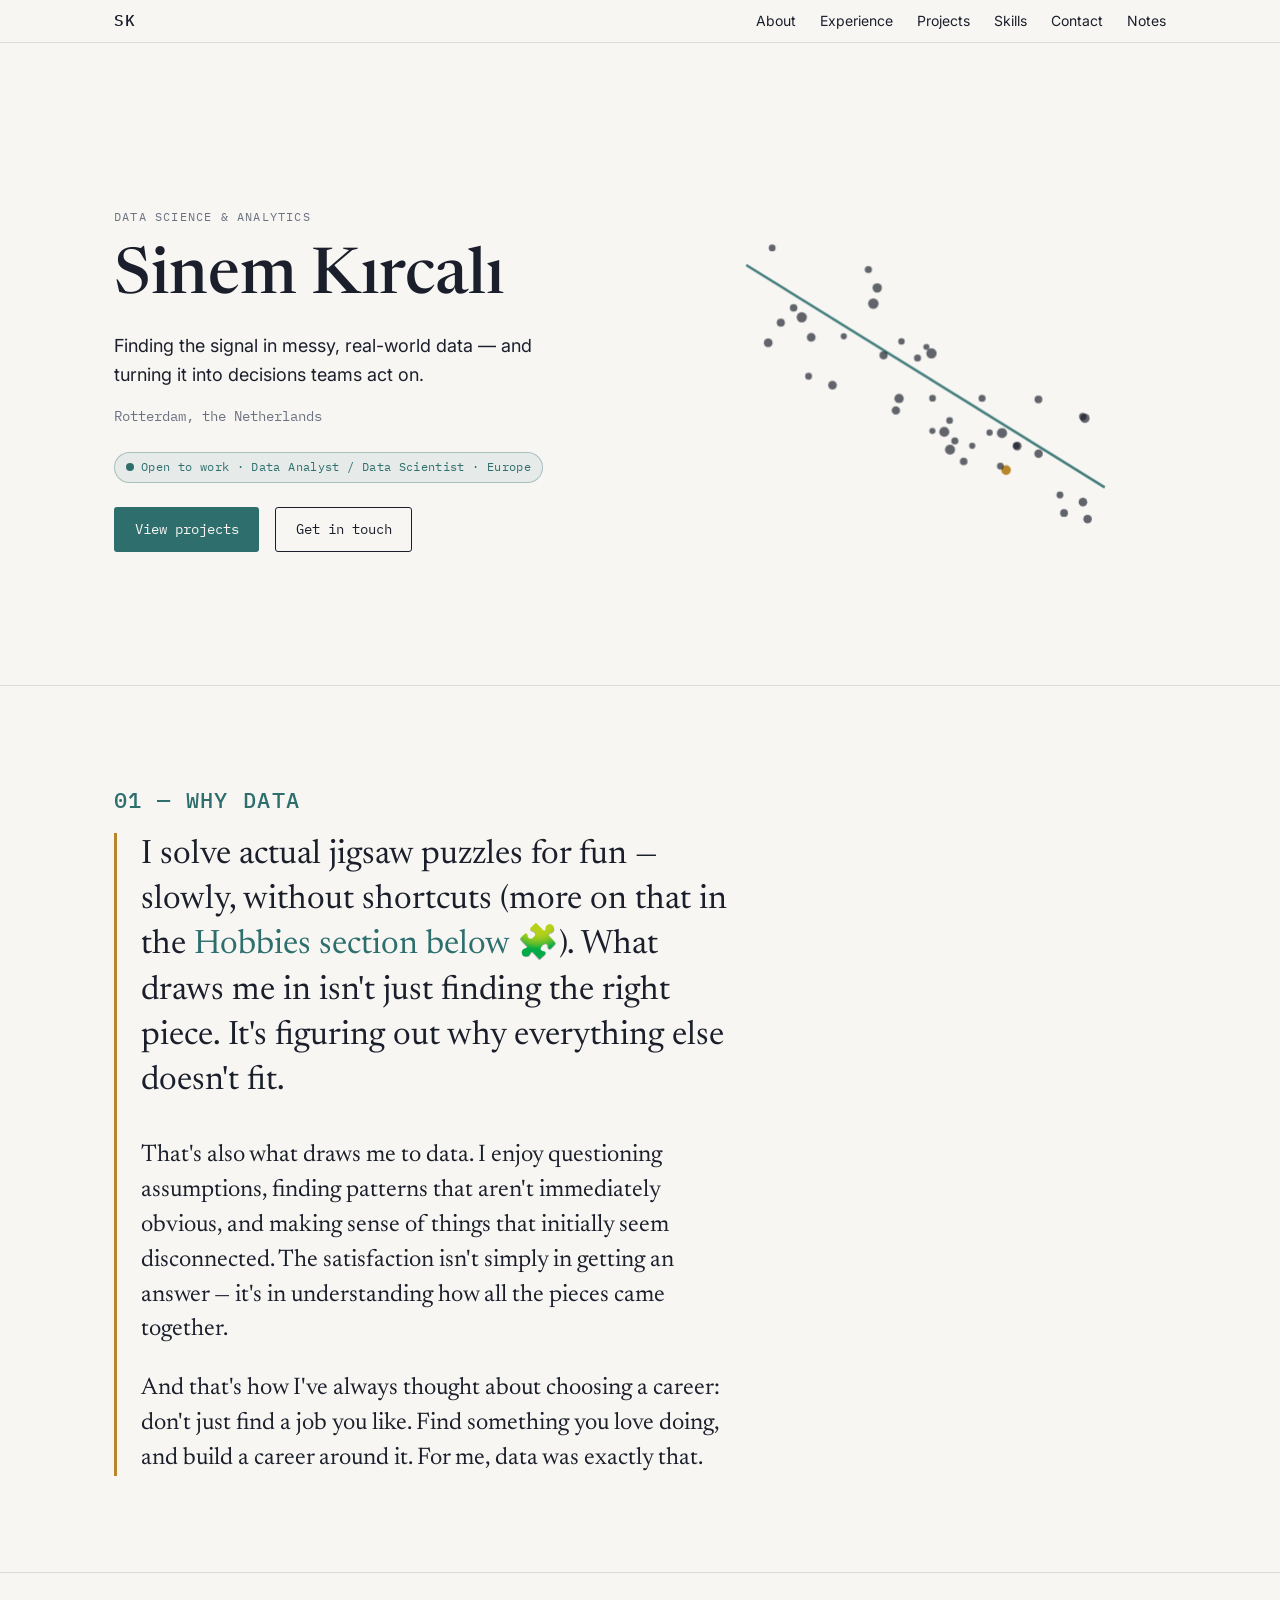
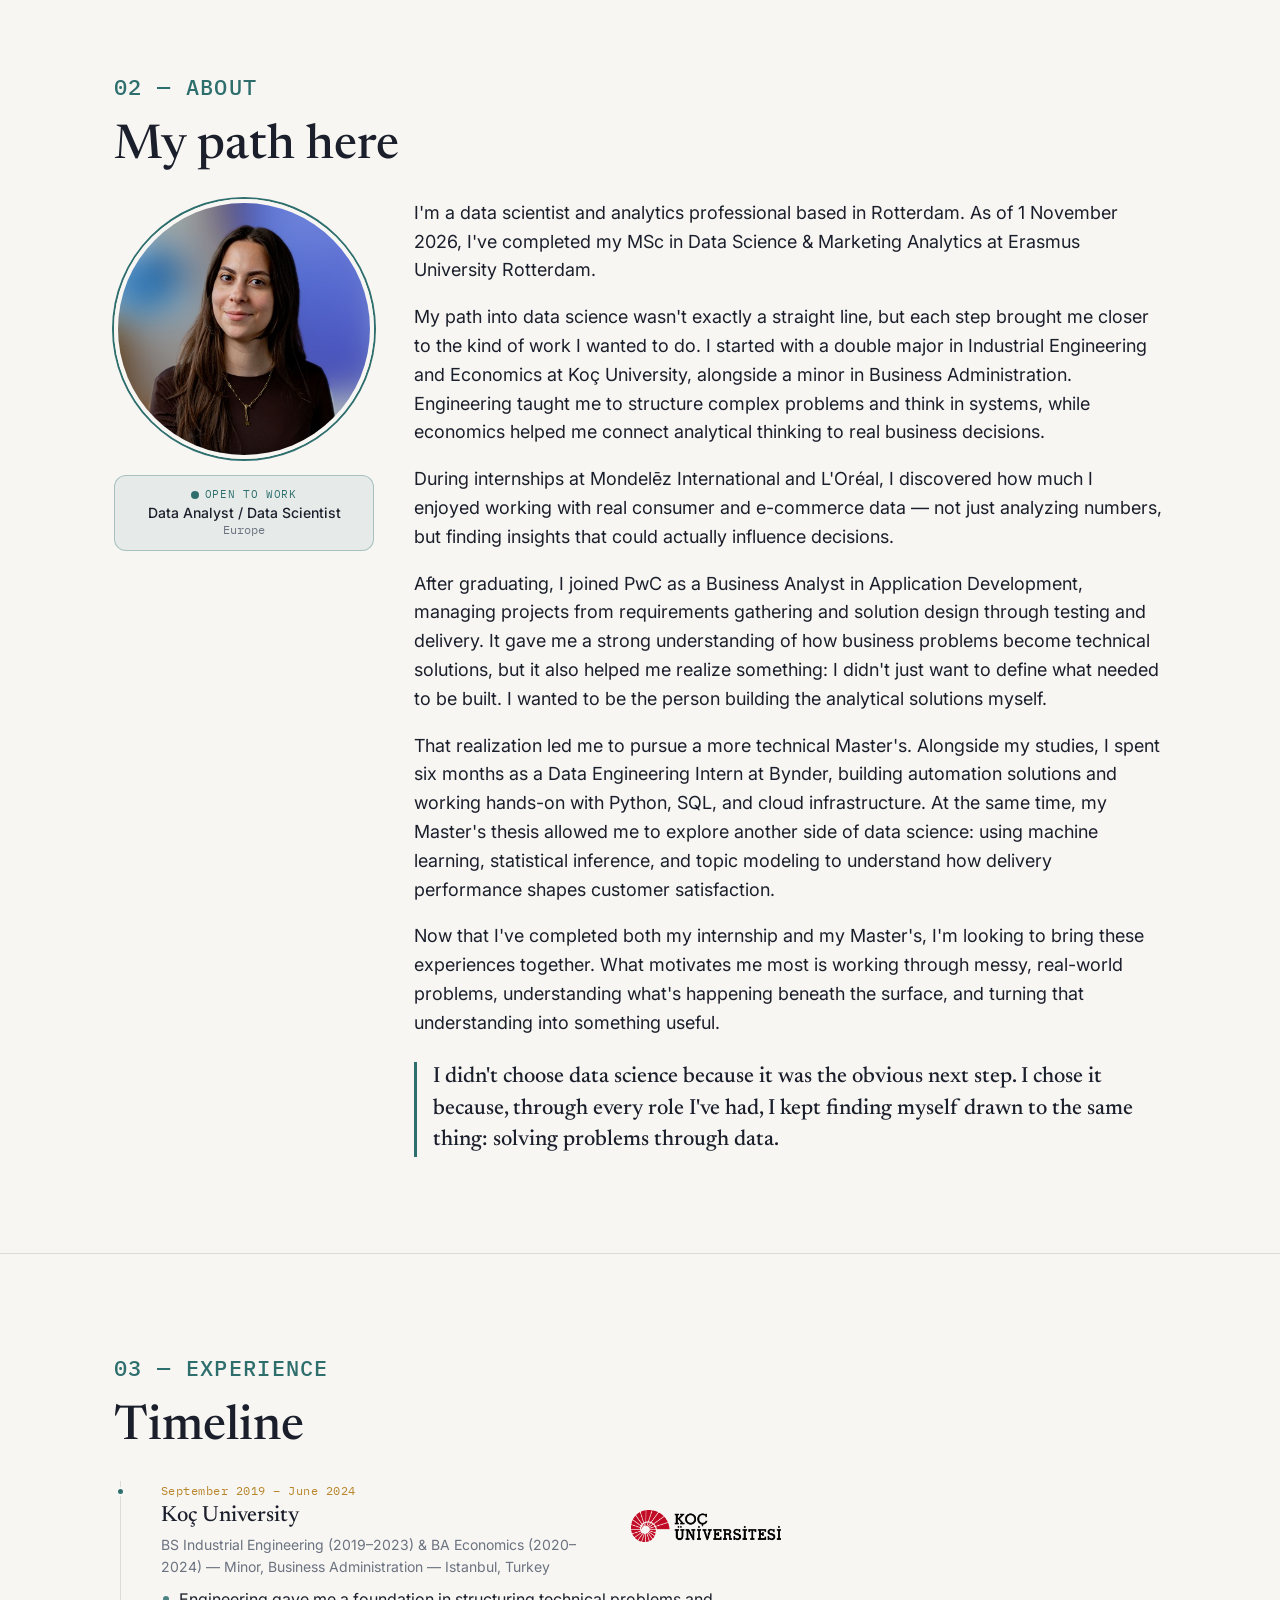
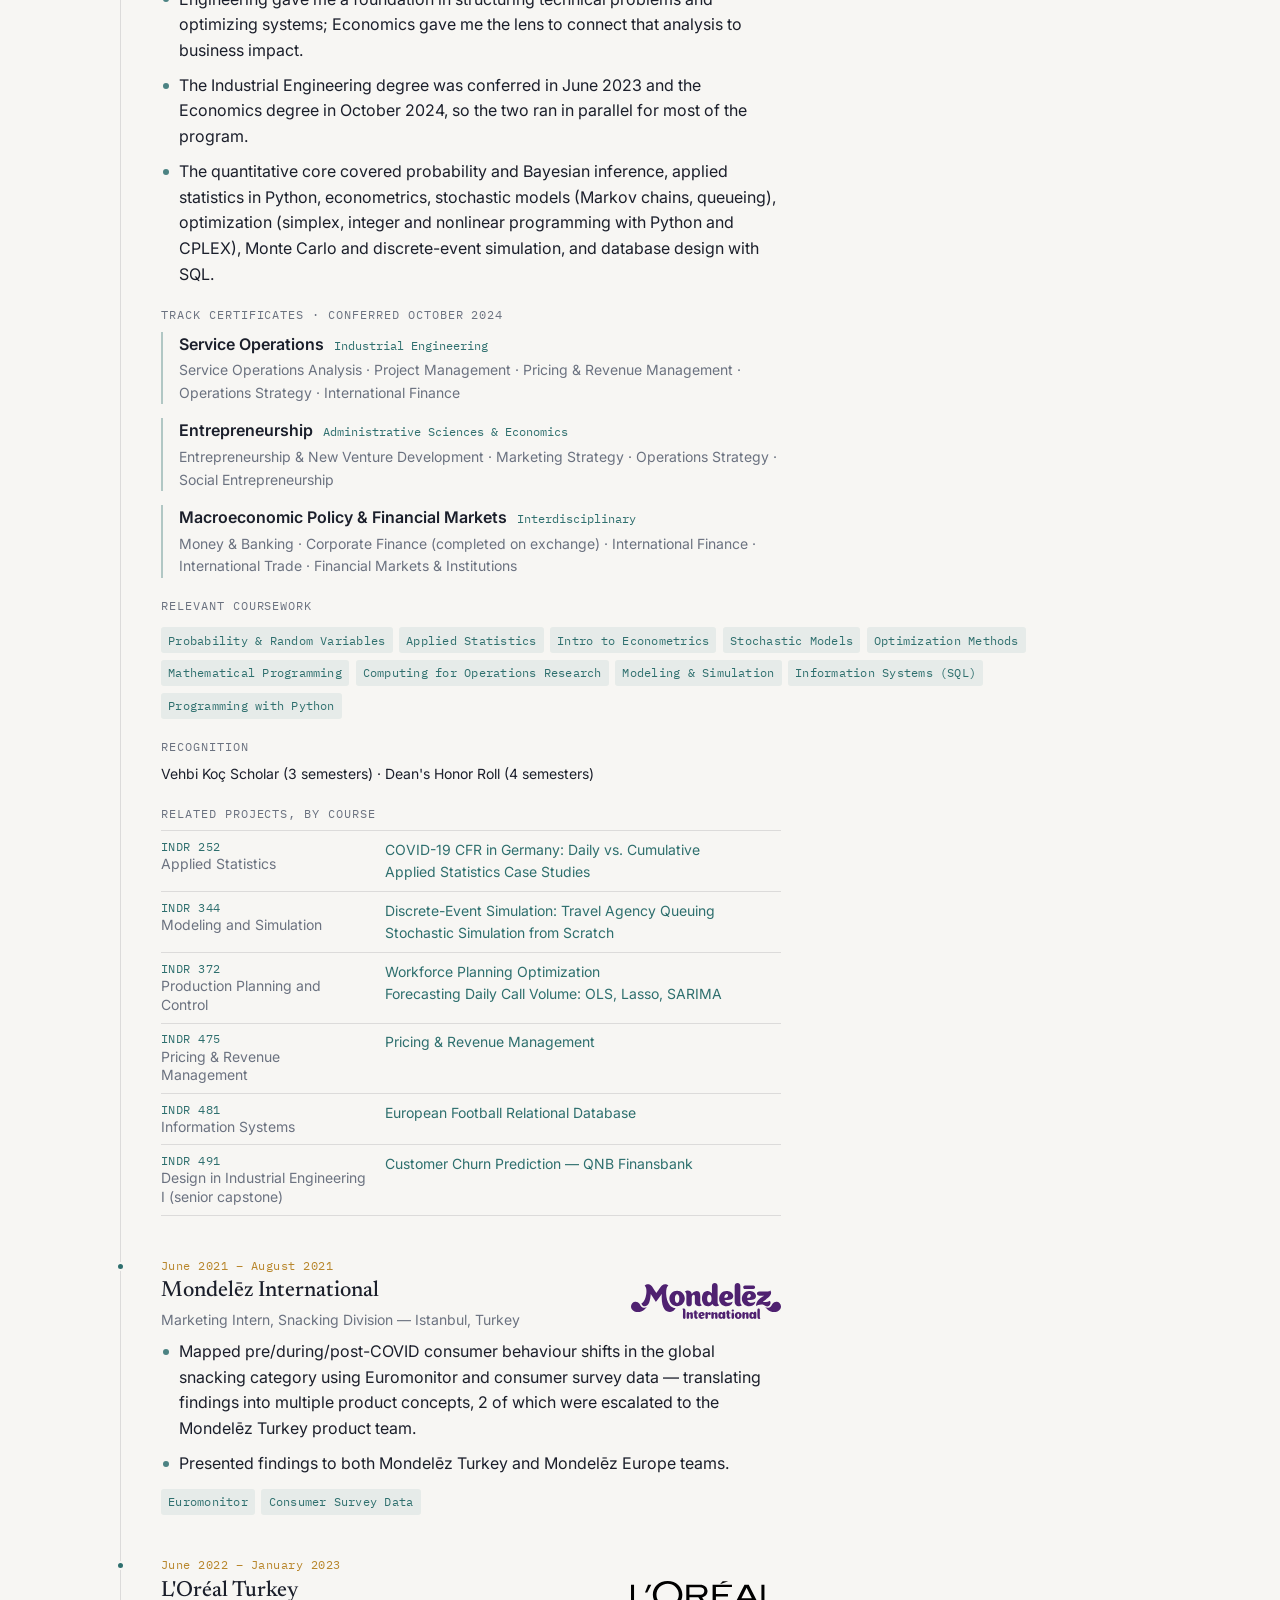
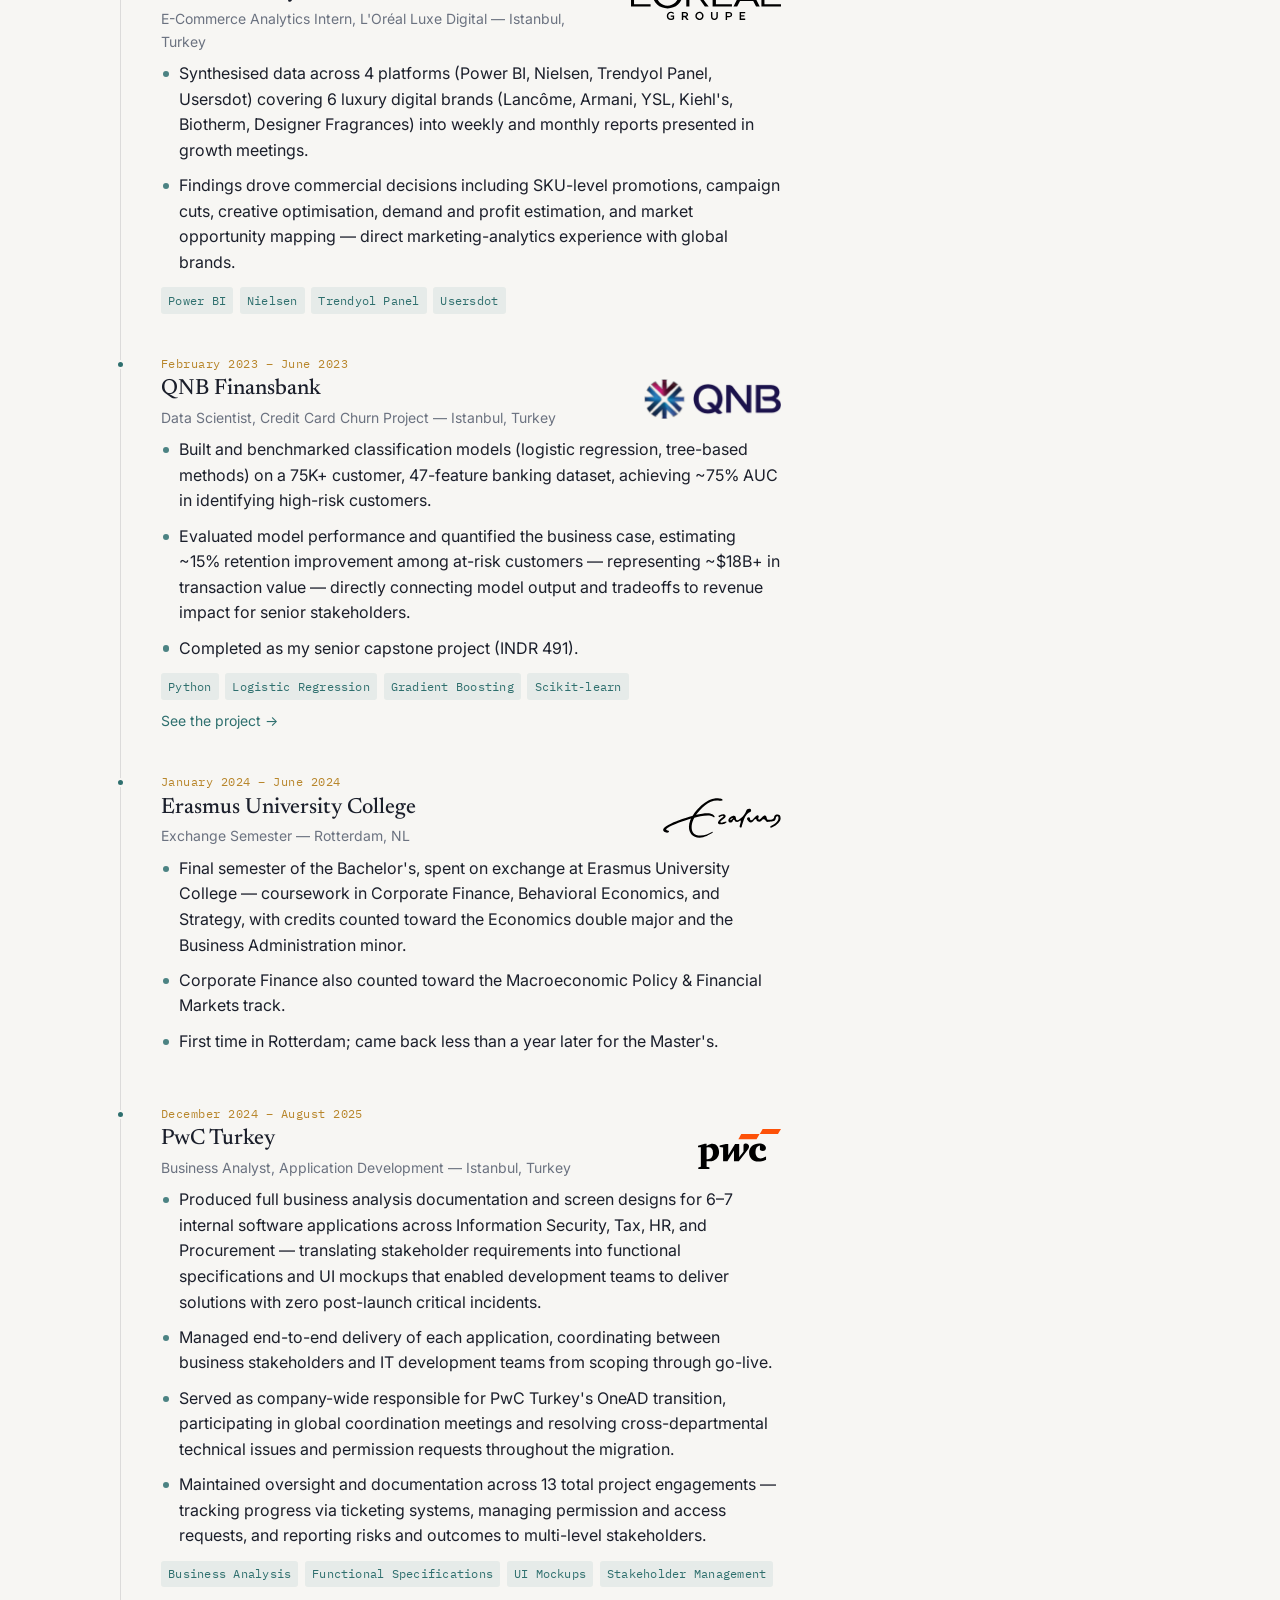
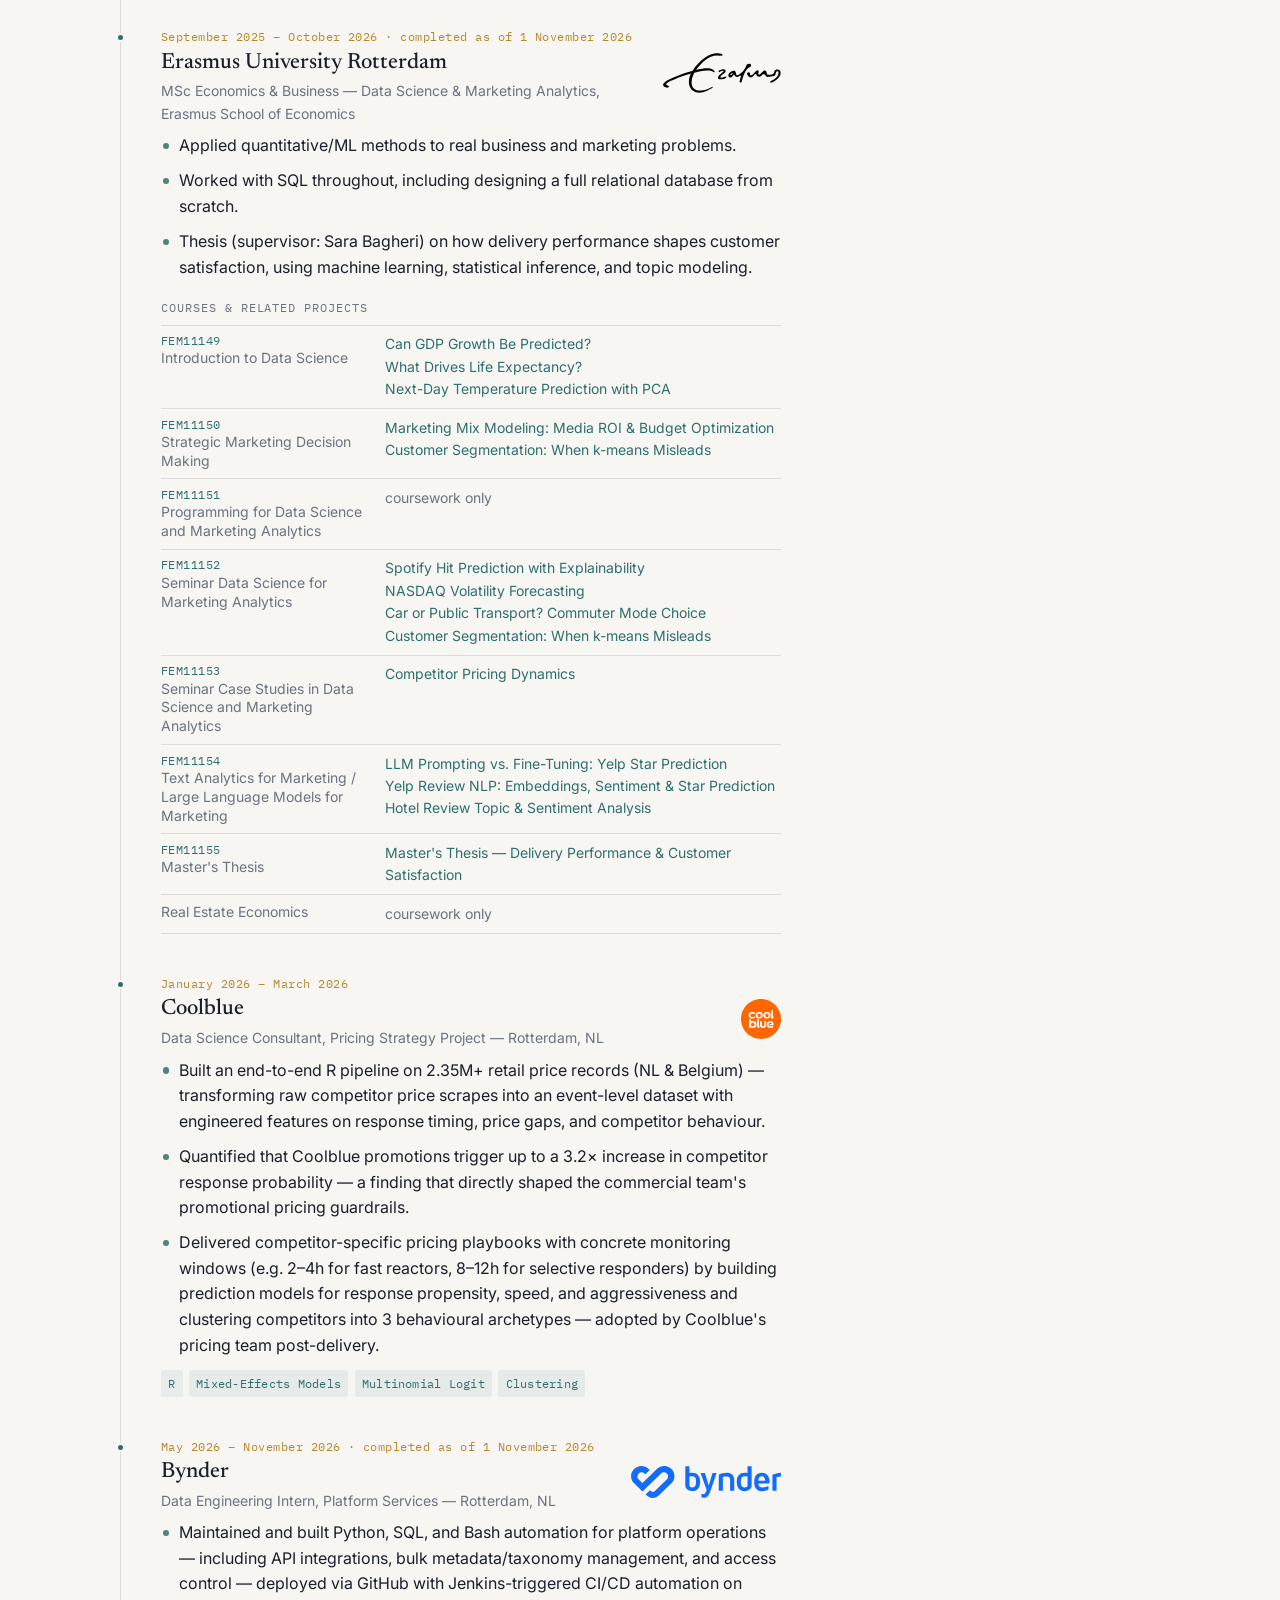
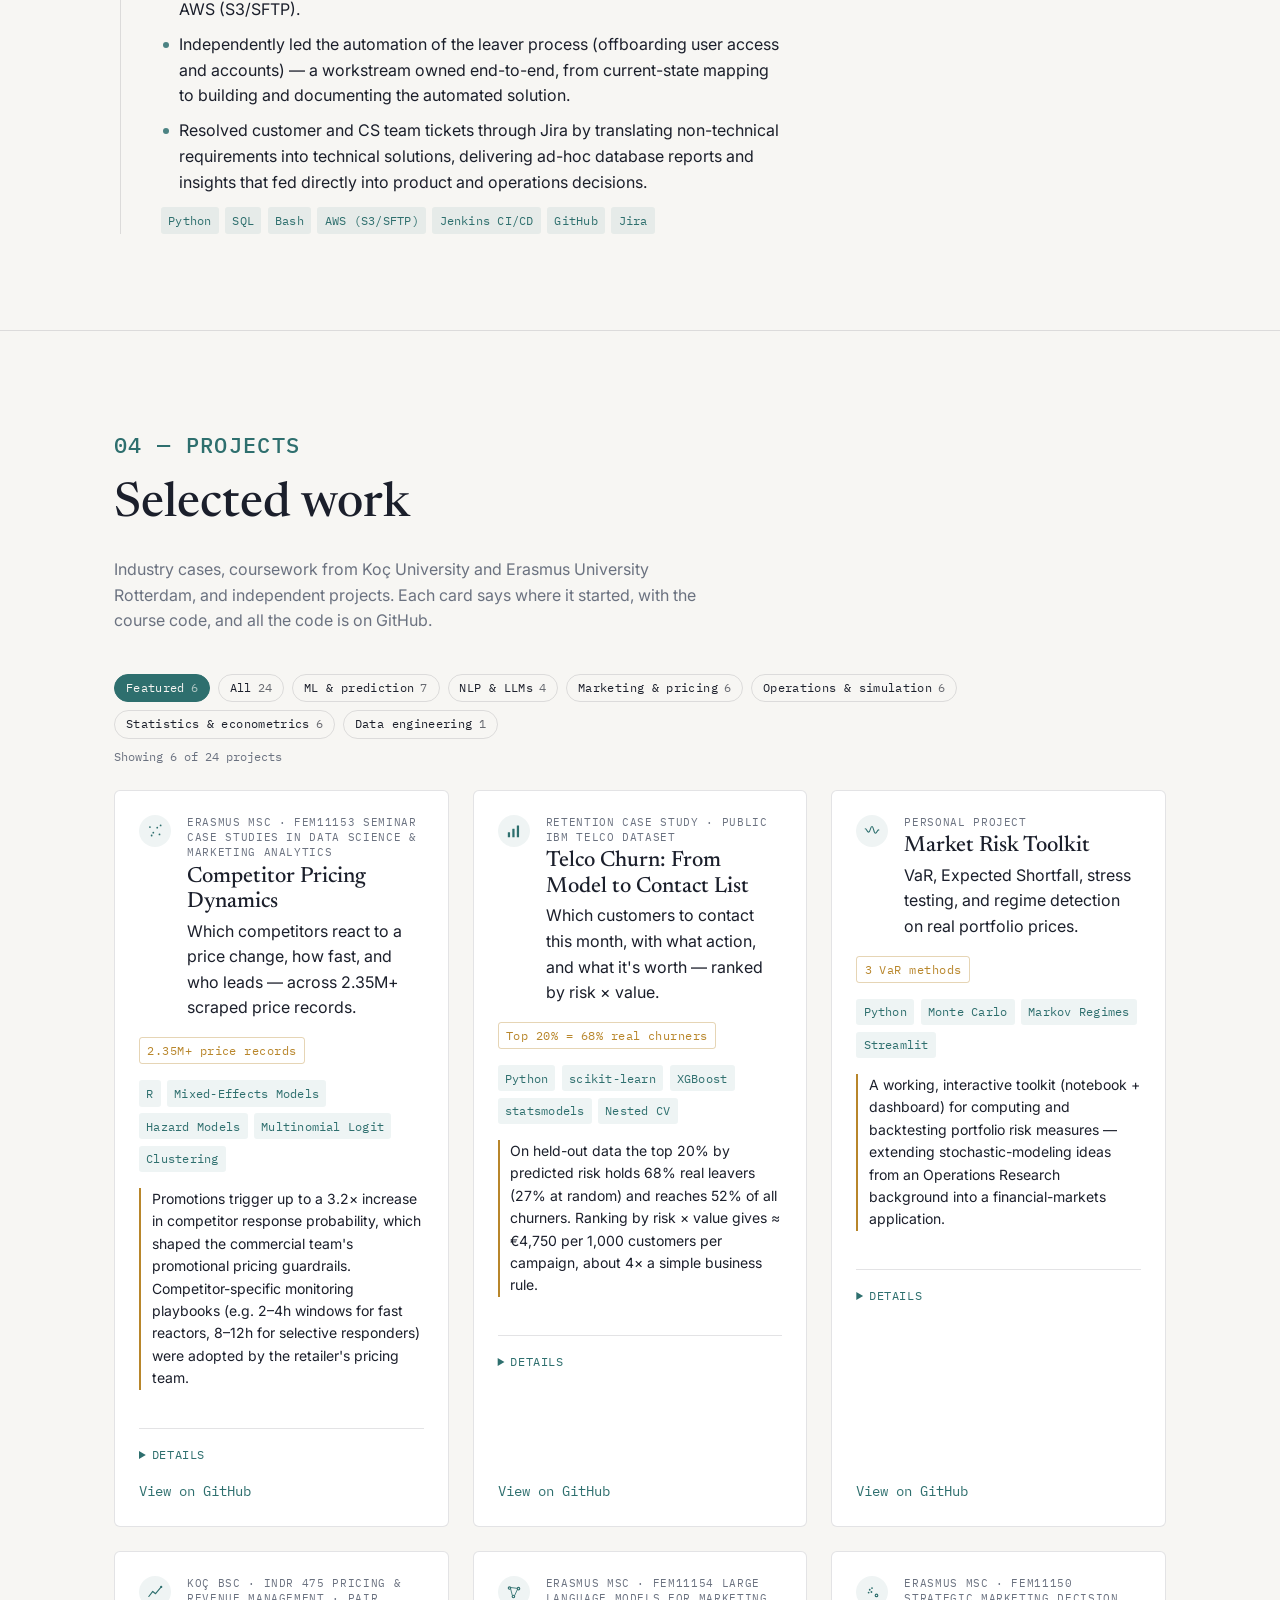
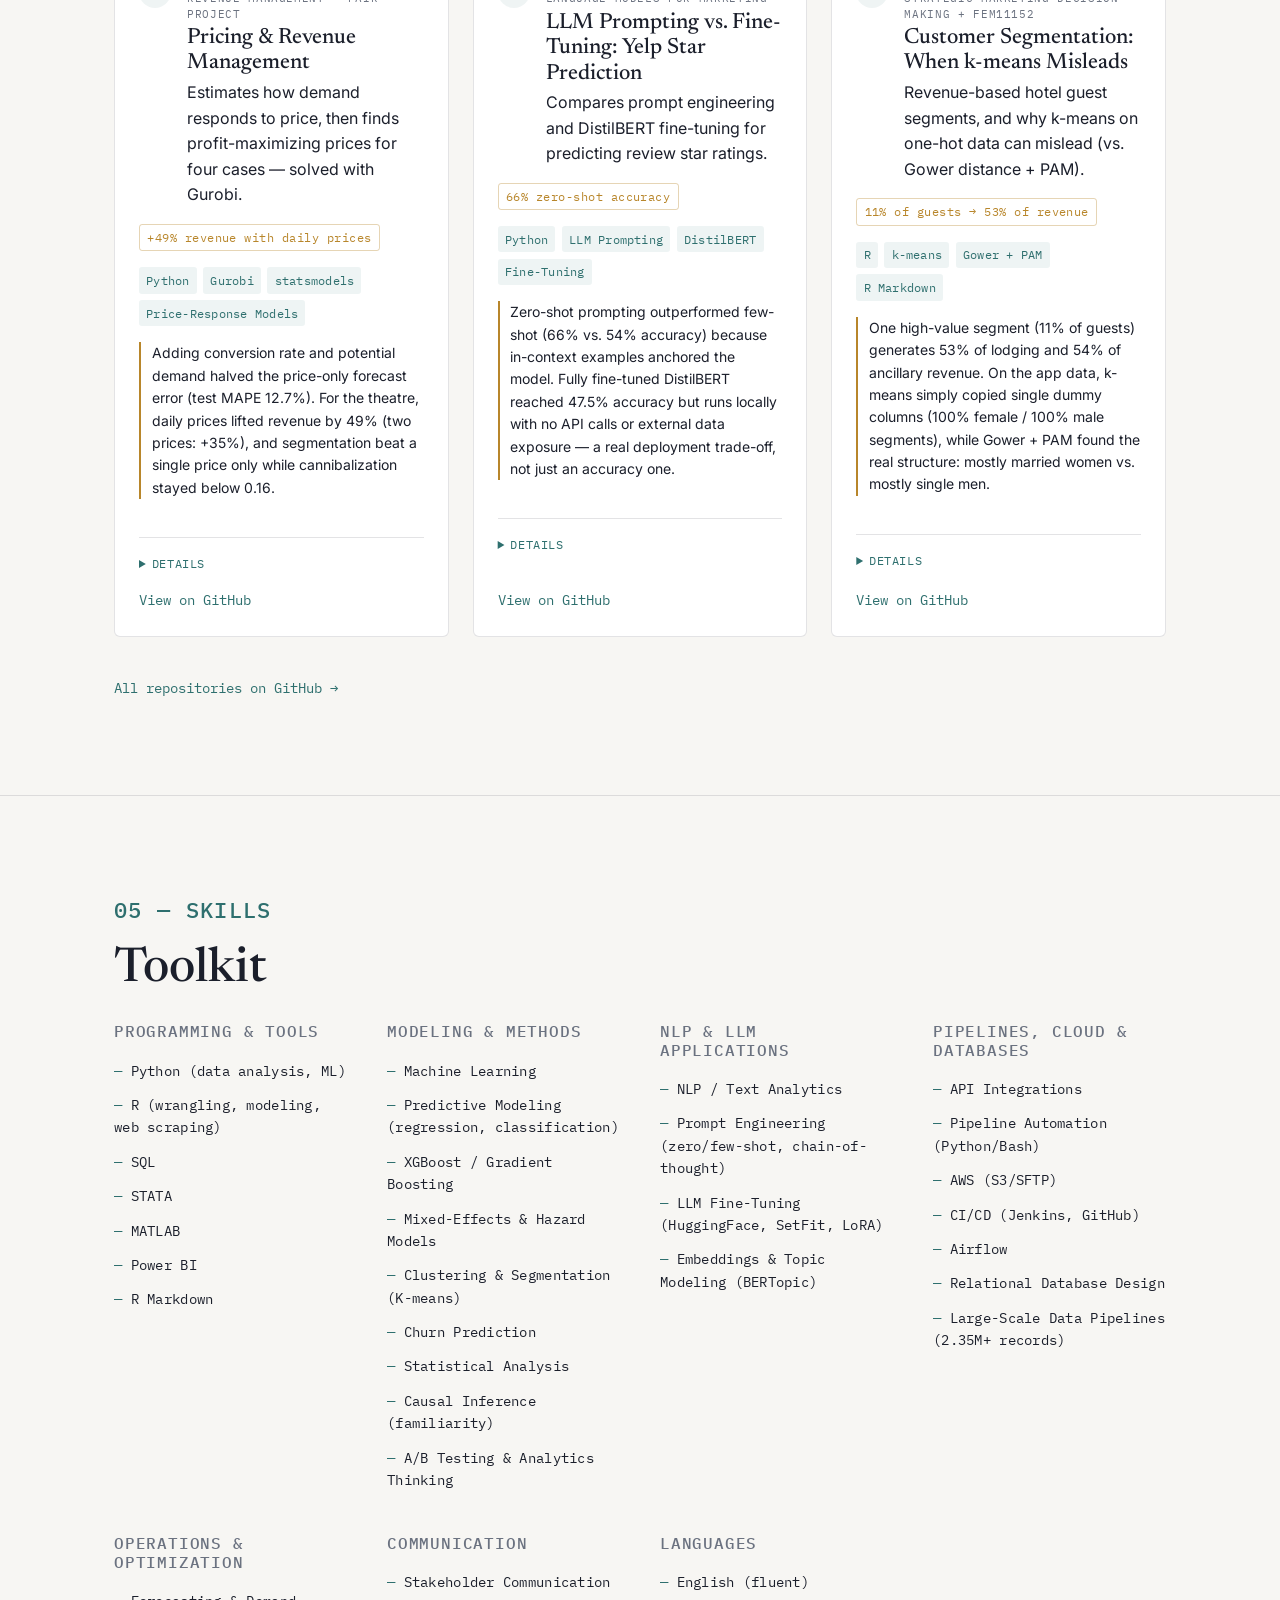
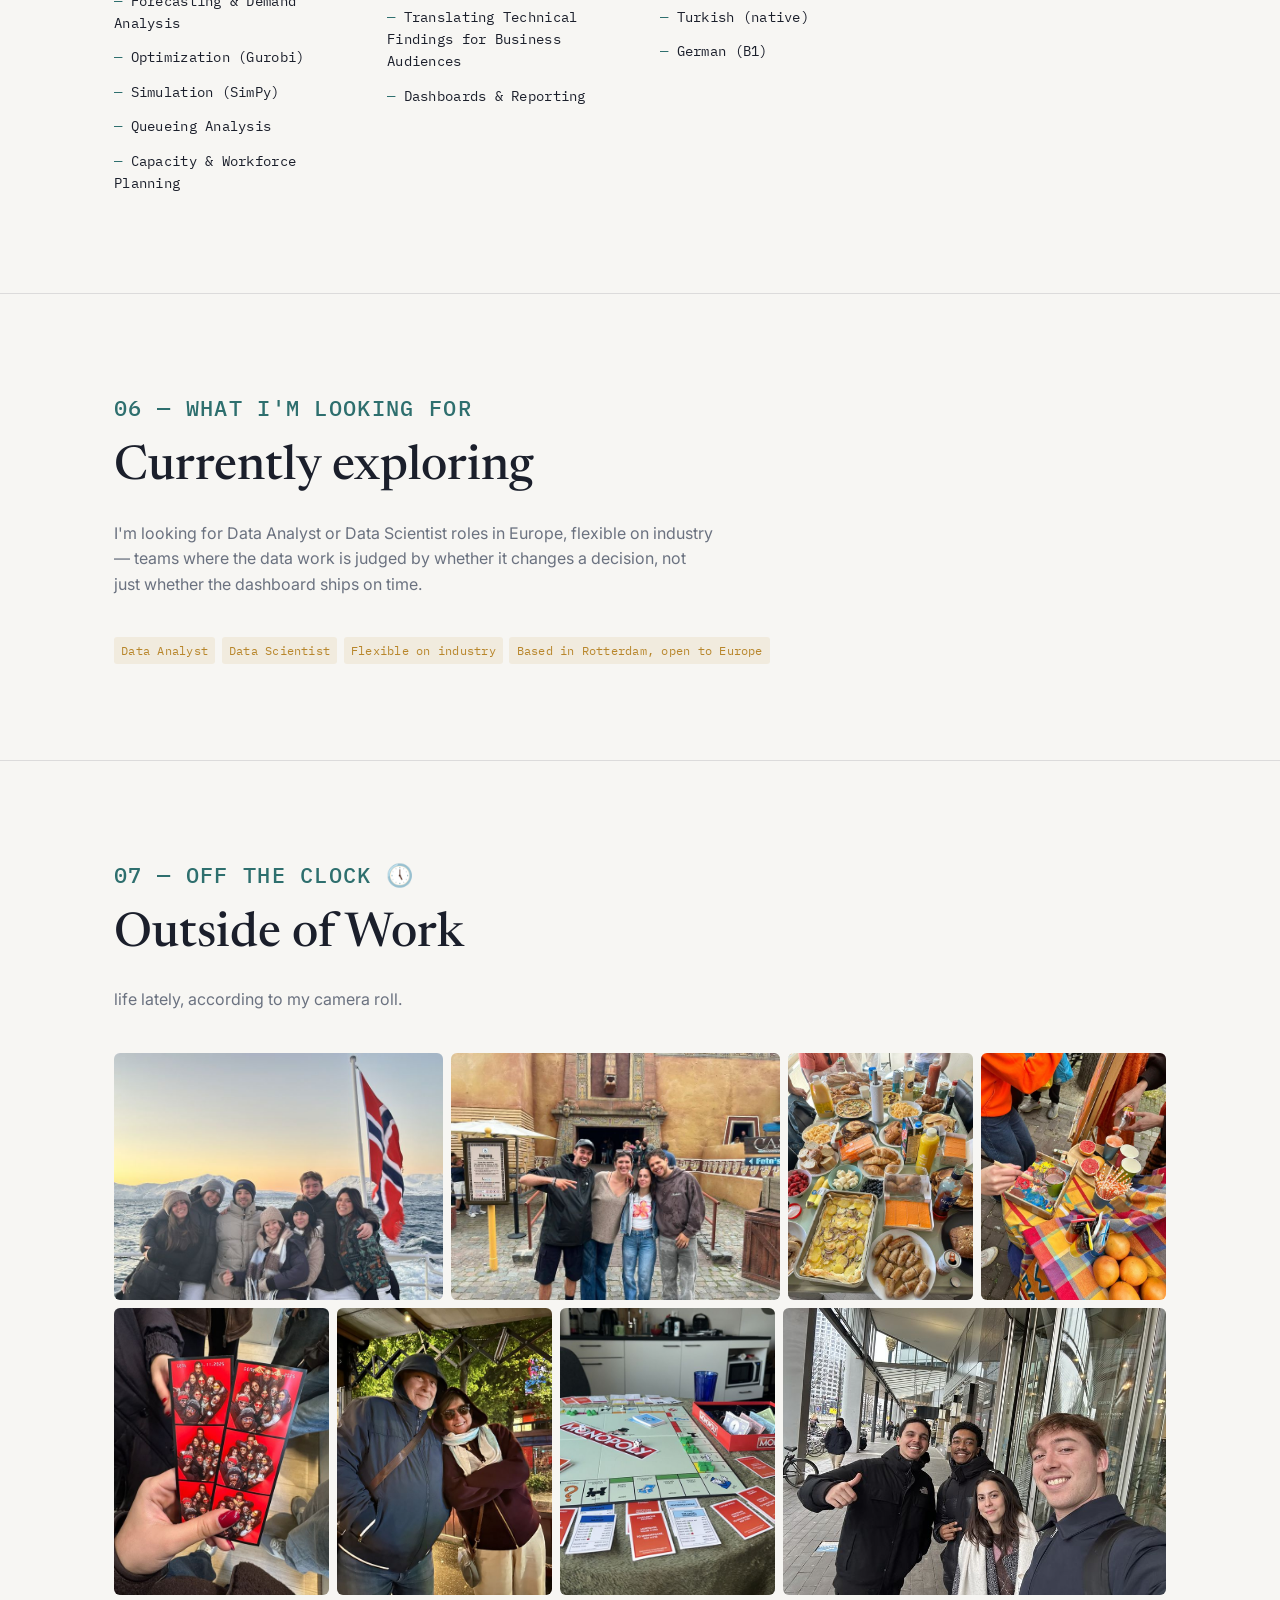
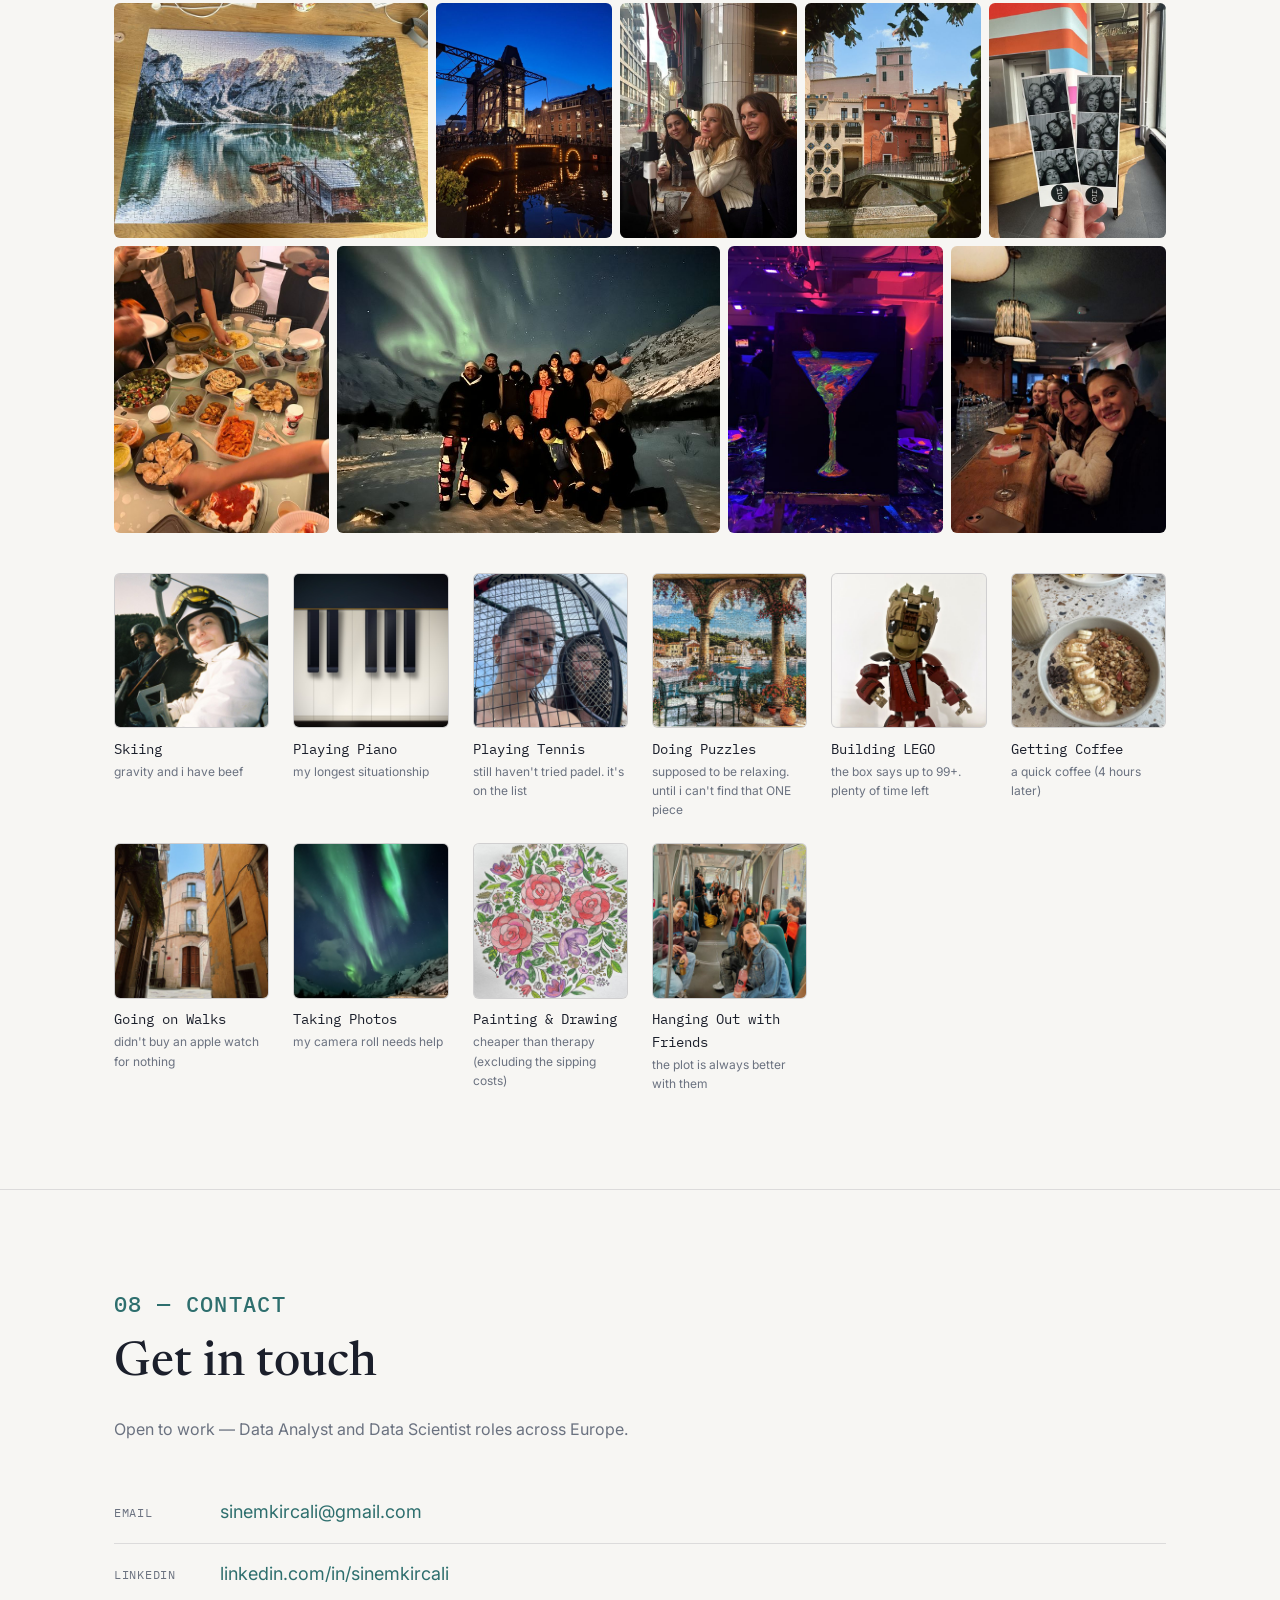
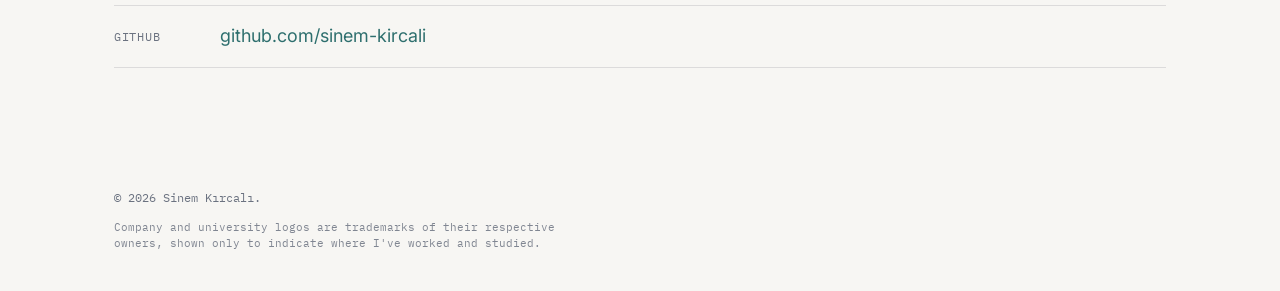
==== index.html @ 96d6b26a "Portfolio site Static HTML/CSS/JS portfolio: hero, about, experience timeline, projects (from data/p" ====
<!DOCTYPE html>
<html lang="en">
<head>
<meta charset="UTF-8" />
<meta name="viewport" content="width=device-width, initial-scale=1.0" />
<title>Sinem Kırcalı — Data Science &amp; Analytics</title>
<meta name="description" content="Portfolio of Sinem Kırcalı — data scientist and analytics professional based in Rotterdam, NL." />

<link rel="preconnect" href="https://fonts.googleapis.com" />
<link rel="preconnect" href="https://fonts.gstatic.com" crossorigin />
<link href="https://fonts.googleapis.com/css2?family=Newsreader:ital,opsz,wght@0,6..72,400;0,6..72,500;0,6..72,600;1,6..72,400&family=Inter:wght@400;500;600&family=IBM+Plex+Mono:wght@400;500&display=swap" rel="stylesheet" />

<link rel="stylesheet" href="css/style.css" />
</head>
<body>

<a class="skip-link" href="#main">Skip to content</a>

<nav class="nav" aria-label="Primary">
  <div class="nav-inner">
    <a class="nav-mark" href="#hero">SK</a>
    <ul class="nav-links">
      <li><a href="#about">About</a></li>
      <li><a href="#experience">Experience</a></li>
      <li><a href="#projects">Projects</a></li>
      <li><a href="#skills">Skills</a></li>
      <li><a href="#contact">Contact</a></li>
      <li><a href="notes.html">Notes</a></li>
    </ul>
  </div>
</nav>

<main id="main">

  <!-- ============ HERO ============ -->
  <section id="hero" class="hero">
    <div class="hero-inner">
      <div class="hero-text">
        <p class="eyebrow">Data Science &amp; Analytics</p>
        <h1 class="hero-name">Sinem Kırcalı</h1>
        <p class="hero-tagline">
          Finding the signal in messy, real-world data — and turning it into decisions teams act on.
        </p>
        <p class="hero-location">Rotterdam, the Netherlands</p>
        <p class="status-pill hero-status">
          <span class="status-dot" aria-hidden="true"></span>
          Open to work · Data Analyst / Data Scientist · Europe
        </p>
        <div class="hero-cta">
          <a class="btn btn-primary" href="#projects">View projects</a>
          <a class="btn btn-secondary" href="#contact">Get in touch</a>
        </div>
      </div>
      <div class="hero-visual" aria-hidden="true">
        <canvas id="signal-canvas"></canvas>
      </div>
    </div>
  </section>

  <!-- ============ WHY DATA ============ -->
  <section id="why-data" class="section why-data">
    <div class="section-inner">
      <p class="section-label">01 — Why data</p>
      <blockquote class="why-data-quote">
        <p>
          I solve actual jigsaw puzzles for fun — slowly, without shortcuts (more on that in the
          <a href="#hobbies">Hobbies section below</a> 🧩). What draws me in isn't just finding
          the right piece. It's figuring out why everything else doesn't fit.
        </p>
        <p>
          That's also what draws me to data. I enjoy questioning assumptions, finding patterns
          that aren't immediately obvious, and making sense of things that initially seem
          disconnected. The satisfaction isn't simply in getting an answer — it's in
          understanding how all the pieces came together.
        </p>
        <p>
          And that's how I've always thought about choosing a career: don't just find a job you
          like. Find something you love doing, and build a career around it. For me, data was
          exactly that.
        </p>
      </blockquote>
    </div>
  </section>

  <!-- ============ ABOUT ============ -->
  <section id="about" class="section about">
    <div class="section-inner">
      <p class="section-label">02 — About</p>
      <h2 class="section-title">My path here</h2>

      <div class="about-layout">
        <div class="about-aside">
          <figure class="about-photo">
            <img
              src="assets/profile.jpg"
              alt="Portrait of Sinem Kırcalı"
              width="420"
              height="420"
              loading="lazy"
            />
          </figure>
          <div class="status-box">
            <p class="status-box-title">
              <span class="status-dot" aria-hidden="true"></span>Open to work
            </p>
            <p class="status-box-role"><span>Data Analyst /</span> <span>Data Scientist</span></p>
            <p class="status-box-place">Europe</p>
          </div>
        </div>

        <div class="about-copy">
          <p>
            I'm a data scientist and analytics professional based in Rotterdam. As of 1 November 2026, I've completed my MSc in Data Science &amp;
            Marketing Analytics at Erasmus University Rotterdam.
          </p>
          <p>
            My path into data science wasn't exactly a straight line, but each step brought me
            closer to the kind of work I wanted to do. I started with a double major in
            Industrial Engineering and Economics at Koç University, alongside a minor in Business
            Administration. Engineering taught me to structure complex problems and think in
            systems, while economics helped me connect analytical thinking to real business
            decisions.
          </p>
          <p>
            During internships at Mondelēz International and L'Oréal, I discovered how much I
            enjoyed working with real consumer and e-commerce data — not just analyzing numbers,
            but finding insights that could actually influence decisions.
          </p>
          <p>
            After graduating, I joined PwC as a Business Analyst in Application Development,
            managing projects from requirements gathering and solution design through testing and
            delivery. It gave me a strong understanding of how business problems become technical
            solutions, but it also helped me realize something: I didn't just want to define what
            needed to be built. I wanted to be the person building the analytical solutions
            myself.
          </p>
          <p>
            That realization led me to pursue a more technical Master's. Alongside my studies,
            I spent six months as a Data Engineering Intern at Bynder, building
            automation solutions and working hands-on with Python, SQL, and cloud infrastructure.
            At the same time, my Master's thesis allowed me to explore another side of data
            science: using machine learning, statistical inference, and topic modeling to
            understand how delivery performance shapes customer satisfaction.
          </p>
          <p>
            Now that I've completed both my internship and my Master's, I'm looking to bring these
            experiences together. What motivates me most is working through messy, real-world
            problems, understanding what's happening beneath the surface, and turning that
            understanding into something useful.
          </p>
          <p class="about-closing">
            <strong>
              I didn't choose data science because it was the obvious next step. I chose it
              because, through every role I've had, I kept finding myself drawn to the same
              thing: solving problems through data.
            </strong>
          </p>
        </div>
      </div>
    </div>
  </section>

  <!-- ============ EXPERIENCE ============ -->
  <section id="experience" class="section experience">
    <div class="section-inner">
      <p class="section-label">03 — Experience</p>
      <h2 class="section-title">Timeline</h2>

      <ol class="timeline">

        <li class="timeline-item">
          <div class="timeline-date">September 2019 – June 2024</div>
          <div class="timeline-content">
            <div class="timeline-head">
              <div class="timeline-head-text">
                <h3>Koç University</h3>
                <p class="timeline-role">
              BS Industrial Engineering (2019–2023) &amp; BA Economics (2020–2024) — Minor,
              Business Administration — Istanbul, Turkey
            </p>
              </div>
              <img class="timeline-logo" src="assets/logos/koc.png" alt="" width="150" height="40" loading="lazy">
            </div>
                        <ul class="timeline-bullets">
              <li>
                Engineering gave me a foundation in structuring technical problems and
                optimizing systems; Economics gave me the lens to connect that analysis
                to business impact.
              </li>
              <li>
                The Industrial Engineering degree was conferred in June 2023 and the
                Economics degree in October 2024, so the two ran in parallel for most of
                the program.
              </li>
              <li>
                The quantitative core covered probability and Bayesian inference,
                applied statistics in Python, econometrics, stochastic models (Markov
                chains, queueing), optimization (simplex, integer and nonlinear
                programming with Python and CPLEX), Monte Carlo and discrete-event
                simulation, and database design with SQL.
              </li>
            </ul>

            <p class="timeline-subhead">Track certificates · conferred October 2024</p>
            <ul class="track-list">
              <li>
                <strong>Service Operations</strong>
                <span class="track-meta">Industrial Engineering</span>
                <span class="track-courses">
                  Service Operations Analysis · Project Management · Pricing &amp; Revenue
                  Management · Operations Strategy · International Finance
                </span>
              </li>
              <li>
                <strong>Entrepreneurship</strong>
                <span class="track-meta">Administrative Sciences &amp; Economics</span>
                <span class="track-courses">
                  Entrepreneurship &amp; New Venture Development · Marketing Strategy · Operations
                  Strategy · Social Entrepreneurship
                </span>
              </li>
              <li>
                <strong>Macroeconomic Policy &amp; Financial Markets</strong>
                <span class="track-meta">Interdisciplinary</span>
                <span class="track-courses">
                  Money &amp; Banking · Corporate Finance (completed on exchange) · International
                  Finance · International Trade · Financial Markets &amp; Institutions
                </span>
              </li>
            </ul>

            <p class="timeline-subhead">Relevant coursework</p>
            <ul class="tag-list timeline-courses">
              <li>Probability &amp; Random Variables</li>
              <li>Applied Statistics</li>
              <li>Intro to Econometrics</li>
              <li>Stochastic Models</li>
              <li>Optimization Methods</li>
              <li>Mathematical Programming</li>
              <li>Computing for Operations Research</li>
              <li>Modeling &amp; Simulation</li>
              <li>Information Systems (SQL)</li>
              <li>Programming with Python</li>
            </ul>

            <p class="timeline-subhead">Recognition</p>
            <p class="timeline-recognition">
              Vehbi Koç Scholar (3 semesters) · Dean's Honor Roll (4 semesters)
            </p>

            <p class="timeline-subhead">Related projects, by course</p>
            <ul class="course-projects">
              <li>
                <span class="course-label"><span class="course-code">INDR 252</span>Applied Statistics</span>
                <span class="course-links">
                  <a href="#project-covid-cfr">COVID-19 CFR in Germany: Daily vs. Cumulative</a>
                  <a href="#project-applied-statistics-cases">Applied Statistics Case Studies</a>
                </span>
              </li>
              <li>
                <span class="course-label"><span class="course-code">INDR 344</span>Modeling and Simulation</span>
                <span class="course-links">
                  <a href="#project-discrete-event-simulation">Discrete-Event Simulation: Travel Agency Queuing</a>
                  <a href="#project-stochastic-simulation">Stochastic Simulation from Scratch</a>
                </span>
              </li>
              <li>
                <span class="course-label"><span class="course-code">INDR 372</span>Production Planning and Control</span>
                <span class="course-links">
                  <a href="#project-workforce-optimization">Workforce Planning Optimization</a>
                  <a href="#project-demand-forecasting">Forecasting Daily Call Volume: OLS, Lasso, SARIMA</a>
                </span>
              </li>
              <li>
                <span class="course-label"><span class="course-code">INDR 475</span>Pricing &amp; Revenue Management</span>
                <span class="course-links">
                  <a href="#project-pricing-revenue-management">Pricing &amp; Revenue Management</a>
                </span>
              </li>
              <li>
                <span class="course-label"><span class="course-code">INDR 481</span>Information Systems</span>
                <span class="course-links">
                  <a href="#project-football-sql-database">European Football Relational Database</a>
                </span>
              </li>
              <li>
                <span class="course-label"><span class="course-code">INDR 491</span>Design in Industrial Engineering I (senior capstone)</span>
                <span class="course-links">
                  <a href="#project-qnb-churn">Customer Churn Prediction — QNB Finansbank</a>
                </span>
              </li>
            </ul>
          </div>
        </li>

        <li class="timeline-item">
          <div class="timeline-date">June 2021 – August 2021</div>
          <div class="timeline-content">
            <div class="timeline-head">
              <div class="timeline-head-text">
                <h3>Mondelēz International</h3>
                <p class="timeline-role">Marketing Intern, Snacking Division — Istanbul, Turkey</p>
              </div>
              <img class="timeline-logo" src="assets/logos/mondelez.svg" alt="" width="150" height="40" loading="lazy">
            </div>
                        <ul class="timeline-bullets">
              <li>
                Mapped pre/during/post-COVID consumer behaviour shifts in the global
                snacking category using Euromonitor and consumer survey data —
                translating findings into multiple product concepts, 2 of which were
                escalated to the Mondelēz Turkey product team.
              </li>
              <li>
                Presented findings to both Mondelēz Turkey and Mondelēz Europe teams.
              </li>
            </ul>
            <ul class="tag-list timeline-courses">
              <li>Euromonitor</li>
              <li>Consumer Survey Data</li>
            </ul>
          </div>
        </li>

        <li class="timeline-item">
          <div class="timeline-date">June 2022 – January 2023</div>
          <div class="timeline-content">
            <div class="timeline-head">
              <div class="timeline-head-text">
                <h3>L'Oréal Turkey</h3>
                <p class="timeline-role">E-Commerce Analytics Intern, L'Oréal Luxe Digital — Istanbul, Turkey</p>
              </div>
              <img class="timeline-logo" src="assets/logos/loreal.svg" alt="" width="150" height="40" loading="lazy">
            </div>
                        <ul class="timeline-bullets">
              <li>
                Synthesised data across 4 platforms (Power BI, Nielsen, Trendyol Panel,
                Usersdot) covering 6 luxury digital brands (Lancôme, Armani, YSL,
                Kiehl's, Biotherm, Designer Fragrances) into weekly and monthly reports
                presented in growth meetings.
              </li>
              <li>
                Findings drove commercial decisions including SKU-level promotions,
                campaign cuts, creative optimisation, demand and profit estimation, and
                market opportunity mapping — direct marketing-analytics experience with
                global brands.
              </li>
            </ul>
            <ul class="tag-list timeline-courses">
              <li>Power BI</li>
              <li>Nielsen</li>
              <li>Trendyol Panel</li>
              <li>Usersdot</li>
            </ul>
          </div>
        </li>

        <li class="timeline-item">
          <div class="timeline-date">February 2023 – June 2023</div>
          <div class="timeline-content">
            <div class="timeline-head">
              <div class="timeline-head-text">
                <h3>QNB Finansbank</h3>
                <p class="timeline-role">Data Scientist, Credit Card Churn Project — Istanbul, Turkey</p>
              </div>
              <img class="timeline-logo" src="assets/logos/qnb.png" alt="" width="150" height="40" loading="lazy">
            </div>
                        <ul class="timeline-bullets">
              <li>
                Built and benchmarked classification models (logistic regression, tree-based methods) on a 75K+ customer, 47-feature banking dataset, achieving
                ~75% AUC in identifying high-risk customers.
              </li>
              <li>
                Evaluated model performance and quantified the business case, estimating
                ~15% retention improvement among at-risk customers — representing ~$18B+
                in transaction value — directly connecting model output and tradeoffs to
                revenue impact for senior stakeholders.
              </li>
              <li>
                Completed as my senior capstone project (INDR 491).
              </li>
            </ul>
            <ul class="tag-list timeline-courses">
              <li>Python</li>
              <li>Logistic Regression</li>
              <li>Gradient Boosting</li>
              <li>Scikit-learn</li>
            </ul>
            <p class="timeline-more"><a href="#project-qnb-churn">See the project &rarr;</a></p>
          </div>
        </li>

        <li class="timeline-item">
          <div class="timeline-date">January 2024 – June 2024</div>
          <div class="timeline-content">
            <div class="timeline-head">
              <div class="timeline-head-text">
                <h3>Erasmus University College</h3>
                <p class="timeline-role">Exchange Semester — Rotterdam, NL</p>
              </div>
              <img class="timeline-logo" src="assets/logos/eur.svg" alt="" width="150" height="40" loading="lazy">
            </div>
                        <ul class="timeline-bullets">
              <li>
                Final semester of the Bachelor's, spent on exchange at Erasmus
                University College — coursework in Corporate Finance, Behavioral
                Economics, and Strategy, with credits counted toward the Economics
                double major and the Business Administration minor.
              </li>
              <li>
                Corporate Finance also counted toward the Macroeconomic Policy &amp;
                Financial Markets track.
              </li>
              <li>
                First time in Rotterdam; came back less than a year later for the
                Master's.
              </li>
            </ul>
          </div>
        </li>

        <li class="timeline-item">
          <div class="timeline-date">December 2024 – August 2025</div>
          <div class="timeline-content">
            <div class="timeline-head">
              <div class="timeline-head-text">
                <h3>PwC Turkey</h3>
                <p class="timeline-role">Business Analyst, Application Development — Istanbul, Turkey</p>
              </div>
              <img class="timeline-logo" src="assets/logos/pwc.svg" alt="" width="150" height="40" loading="lazy">
            </div>
                        <ul class="timeline-bullets">
              <li>
                Produced full business analysis documentation and screen designs for 6–7
                internal software applications across Information Security, Tax, HR, and
                Procurement — translating stakeholder requirements into functional
                specifications and UI mockups that enabled development teams to deliver
                solutions with zero post-launch critical incidents.
              </li>
              <li>
                Managed end-to-end delivery of each application, coordinating between
                business stakeholders and IT development teams from scoping through go-live.
              </li>
              <li>
                Served as company-wide responsible for PwC Turkey's OneAD transition,
                participating in global coordination meetings and resolving cross-departmental technical issues and permission requests throughout the
                migration.
              </li>
              <li>
                Maintained oversight and documentation across 13 total project
                engagements — tracking progress via ticketing systems, managing
                permission and access requests, and reporting risks and outcomes to
                multi-level stakeholders.
              </li>
            </ul>
            <ul class="tag-list timeline-courses">
              <li>Business Analysis</li>
              <li>Functional Specifications</li>
              <li>UI Mockups</li>
              <li>Stakeholder Management</li>
            </ul>
          </div>
        </li>

        <li class="timeline-item">
          <div class="timeline-date">September 2025 – October 2026 · completed as of 1 November 2026</div>
          <div class="timeline-content">
            <div class="timeline-head">
              <div class="timeline-head-text">
                <h3>Erasmus University Rotterdam</h3>
                <p class="timeline-role">
              MSc Economics &amp; Business — Data Science &amp; Marketing Analytics, Erasmus School
              of Economics
            </p>
              </div>
              <img class="timeline-logo" src="assets/logos/eur.svg" alt="" width="150" height="40" loading="lazy">
            </div>
                        <ul class="timeline-bullets">
              <li>
                Applied quantitative/ML methods to real business and marketing problems.
              </li>
              <li>
                Worked with SQL throughout, including designing a full relational
                database from scratch.
              </li>
              <li>
                Thesis (supervisor: Sara Bagheri) on how delivery performance shapes
                customer satisfaction, using machine learning, statistical inference,
                and topic modeling.
              </li>
            </ul>
            <p class="timeline-subhead">Courses &amp; related projects</p>
            <ul class="course-projects">
              <li>
                <span class="course-label"><span class="course-code">FEM11149</span>Introduction to Data Science</span>
                <span class="course-links">
                  <a href="#project-gdp-growth">Can GDP Growth Be Predicted?</a>
                  <a href="#project-life-expectancy">What Drives Life Expectancy?</a>
                  <a href="#project-pca-temperature">Next-Day Temperature Prediction with PCA</a>
                </span>
              </li>
              <li>
                <span class="course-label"><span class="course-code">FEM11150</span>Strategic Marketing Decision Making</span>
                <span class="course-links">
                  <a href="#project-marketing-mix-modeling">Marketing Mix Modeling: Media ROI &amp; Budget Optimization</a>
                  <a href="#project-customer-segmentation">Customer Segmentation: When k-means Misleads</a>
                </span>
              </li>
              <li>
                <span class="course-label"><span class="course-code">FEM11151</span>Programming for Data Science and Marketing Analytics</span>
                <span class="course-links">
                  <span class="course-none">coursework only</span>
                </span>
              </li>
              <li>
                <span class="course-label"><span class="course-code">FEM11152</span>Seminar Data Science for Marketing Analytics</span>
                <span class="course-links">
                  <a href="#project-spotify-hit-prediction">Spotify Hit Prediction with Explainability</a>
                  <a href="#project-nasdaq-volatility">NASDAQ Volatility Forecasting</a>
                  <a href="#project-transport-mode-choice">Car or Public Transport? Commuter Mode Choice</a>
                  <a href="#project-customer-segmentation">Customer Segmentation: When k-means Misleads</a>
                </span>
              </li>
              <li>
                <span class="course-label"><span class="course-code">FEM11153</span>Seminar Case Studies in Data Science and Marketing Analytics</span>
                <span class="course-links">
                  <a href="#project-competitor-pricing">Competitor Pricing Dynamics</a>
                </span>
              </li>
              <li>
                <span class="course-label"><span class="course-code">FEM11154</span>Text Analytics for Marketing / Large Language Models for Marketing</span>
                <span class="course-links">
                  <a href="#project-llm-prompting-finetuning">LLM Prompting vs. Fine-Tuning: Yelp Star Prediction</a>
                  <a href="#project-yelp-review-nlp">Yelp Review NLP: Embeddings, Sentiment &amp; Star Prediction</a>
                  <a href="#project-hotel-review-sentiment">Hotel Review Topic &amp; Sentiment Analysis</a>
                </span>
              </li>
              <li>
                <span class="course-label"><span class="course-code">FEM11155</span>Master's Thesis</span>
                <span class="course-links">
                  <a href="#project-master-thesis">Master's Thesis — Delivery Performance &amp; Customer Satisfaction</a>
                </span>
              </li>
              <li>
                <span class="course-label">Real Estate Economics</span>
                <span class="course-links">
                  <span class="course-none">coursework only</span>
                </span>
              </li>
            </ul>
          </div>
        </li>

        <li class="timeline-item">
          <div class="timeline-date">January 2026 – March 2026</div>
          <div class="timeline-content">
            <div class="timeline-head">
              <div class="timeline-head-text">
                <h3>Coolblue</h3>
                <p class="timeline-role">Data Science Consultant, Pricing Strategy Project — Rotterdam, NL</p>
              </div>
              <img class="timeline-logo" src="assets/logos/coolblue.svg" alt="" width="150" height="40" loading="lazy">
            </div>
                        <ul class="timeline-bullets">
              <li>
                Built an end-to-end R pipeline on 2.35M+ retail price records (NL &amp;
                Belgium) — transforming raw competitor price scrapes into an event-level
                dataset with engineered features on response timing, price gaps, and
                competitor behaviour.
              </li>
              <li>
                Quantified that Coolblue promotions trigger up to a 3.2× increase in
                competitor response probability — a finding that directly shaped the
                commercial team's promotional pricing guardrails.
              </li>
              <li>
                Delivered competitor-specific pricing playbooks with concrete monitoring
                windows (e.g. 2–4h for fast reactors, 8–12h for selective responders) by
                building prediction models for response propensity, speed, and
                aggressiveness and clustering competitors into 3 behavioural archetypes
                — adopted by Coolblue's pricing team post-delivery.
              </li>
            </ul>
            <ul class="tag-list timeline-courses">
              <li>R</li>
              <li>Mixed-Effects Models</li>
              <li>Multinomial Logit</li>
              <li>Clustering</li>
            </ul>
          </div>
        </li>

        <li class="timeline-item">
          <div class="timeline-date">May 2026 – November 2026 · completed as of 1 November 2026</div>
          <div class="timeline-content">
            <div class="timeline-head">
              <div class="timeline-head-text">
                <h3>Bynder</h3>
                <p class="timeline-role">Data Engineering Intern, Platform Services — Rotterdam, NL</p>
              </div>
              <img class="timeline-logo" src="assets/logos/bynder.svg" alt="" width="150" height="40" loading="lazy">
            </div>
                        <ul class="timeline-bullets">
              <li>
                Maintained and built Python, SQL, and Bash automation for platform
                operations — including API integrations, bulk metadata/taxonomy
                management, and access control — deployed via GitHub with Jenkins-triggered CI/CD automation on AWS (S3/SFTP).
              </li>
              <li>
                Independently led the automation of the leaver process (offboarding user
                access and accounts) — a workstream owned end-to-end, from current-state
                mapping to building and documenting the automated solution.
              </li>
              <li>
                Resolved customer and CS team tickets through Jira by translating non-technical requirements into technical solutions, delivering ad-hoc
                database reports and insights that fed directly into product and
                operations decisions.
              </li>
            </ul>
            <ul class="tag-list timeline-courses">
              <li>Python</li>
              <li>SQL</li>
              <li>Bash</li>
              <li>AWS (S3/SFTP)</li>
              <li>Jenkins CI/CD</li>
              <li>GitHub</li>
              <li>Jira</li>
            </ul>
          </div>
        </li>

      </ol>
    </div>
  </section>

  <!-- ============ PROJECTS ============ -->
  <section id="projects" class="section projects">
    <div class="section-inner">
      <p class="section-label">04 — Projects</p>
      <h2 class="section-title">Selected work</h2>
      <p class="section-intro">
        Industry cases, coursework from Koç University and Erasmus University Rotterdam, and
        independent projects. Each card says where it started, with the course code, and all
        the code is on GitHub.
      </p>

      <div class="projects-toolbar">
        <div id="projects-filters" class="project-filters" role="group" aria-label="Filter projects"></div>
        <p id="projects-status" class="projects-status" aria-live="polite"></p>
      </div>

      <div id="projects-grid" class="projects-grid">
        <!-- Populated by js/main.js from data/projects.js -->
      </div>

      <p class="projects-more">
        <a href="https://github.com/sinem-kircali" target="_blank" rel="noopener">All repositories on GitHub &rarr;</a>
      </p>
    </div>
  </section>

  <!-- ============ SKILLS ============ -->
  <section id="skills" class="section skills">
    <div class="section-inner">
      <p class="section-label">05 — Skills</p>
      <h2 class="section-title">Toolkit</h2>

      <div class="skills-grid">
        <div class="skill-group">
          <h3>Programming &amp; Tools</h3>
          <ul class="tag-list">
            <li>Python (data analysis, ML)</li>
            <li>R (wrangling, modeling, web scraping)</li>
            <li>SQL</li>
            <li>STATA</li>
            <li>MATLAB</li>
            <li>Power BI</li>
            <li>R Markdown</li>
          </ul>
        </div>
        <div class="skill-group">
          <h3>Modeling &amp; Methods</h3>
          <ul class="tag-list">
            <li>Machine Learning</li>
            <li>Predictive Modeling (regression, classification)</li>
            <li>XGBoost / Gradient Boosting</li>
            <li>Mixed-Effects &amp; Hazard Models</li>
            <li>Clustering &amp; Segmentation (K-means)</li>
            <li>Churn Prediction</li>
            <li>Statistical Analysis</li>
            <li>Causal Inference (familiarity)</li>
            <li>A/B Testing &amp; Analytics Thinking</li>
          </ul>
        </div>
        <div class="skill-group">
          <h3>NLP &amp; LLM Applications</h3>
          <ul class="tag-list">
            <li>NLP / Text Analytics</li>
            <li>Prompt Engineering (zero/few-shot, chain-of-thought)</li>
            <li>LLM Fine-Tuning (HuggingFace, SetFit, LoRA)</li>
            <li>Embeddings &amp; Topic Modeling (BERTopic)</li>
          </ul>
        </div>
        <div class="skill-group">
          <h3>Pipelines, Cloud &amp; Databases</h3>
          <ul class="tag-list">
            <li>API Integrations</li>
            <li>Pipeline Automation (Python/Bash)</li>
            <li>AWS (S3/SFTP)</li>
            <li>CI/CD (Jenkins, GitHub)</li>
            <li>Airflow</li>
            <li>Relational Database Design</li>
            <li>Large-Scale Data Pipelines (2.35M+ records)</li>
          </ul>
        </div>
        <div class="skill-group">
          <h3>Operations &amp; Optimization</h3>
          <ul class="tag-list">
            <li>Forecasting &amp; Demand Analysis</li>
            <li>Optimization (Gurobi)</li>
            <li>Simulation (SimPy)</li>
            <li>Queueing Analysis</li>
            <li>Capacity &amp; Workforce Planning</li>
          </ul>
        </div>
        <div class="skill-group">
          <h3>Communication</h3>
          <ul class="tag-list">
            <li>Stakeholder Communication</li>
            <li>Translating Technical Findings for Business Audiences</li>
            <li>Dashboards &amp; Reporting</li>
          </ul>
        </div>
        <div class="skill-group">
          <h3>Languages</h3>
          <ul class="tag-list">
            <li>English (fluent)</li>
            <li>Turkish (native)</li>
            <li>German (B1)</li>
          </ul>
        </div>
      </div>
    </div>
  </section>

  <!-- ============ LOOKING FOR ============ -->
  <section id="looking-for" class="section looking-for">
    <div class="section-inner">
      <p class="section-label">06 — What I'm looking for</p>
      <h2 class="section-title">Currently exploring</h2>
      <p class="section-intro">
        I'm looking for Data Analyst or Data Scientist roles in Europe, flexible on industry —
        teams where the data work is judged by whether it changes a decision, not just whether
        the dashboard ships on time.
      </p>

      <ul class="looking-for-tags tag-list">
        <li>Data Analyst</li>
        <li>Data Scientist</li>
        <li>Flexible on industry</li>
        <li>Based in Rotterdam, open to Europe</li>
      </ul>
    </div>
  </section>

  <!-- ============ HOBBIES ============ -->
  <section id="hobbies" class="section hobbies">
    <div class="section-inner">
      <p class="section-label">07 — Off the clock <span aria-hidden="true">🕔</span></p>
      <h2 class="section-title">Outside of Work</h2>
      <p class="section-intro">life lately, according to my camera roll.</p>

      <div class="collage-wrap">
        <div class="hobbies-collage" id="hobbies-collage">
          <!-- Populated by js/main.js from COLLAGE in data/hobbies.js -->
        </div>
      </div>

      <div class="hobbies-grid" id="hobbies-grid">
        <!-- Populated by js/main.js -->
      </div>
    </div>
  </section>

  <!-- ============ CONTACT ============ -->
  <section id="contact" class="section contact">
    <div class="section-inner">
      <p class="section-label">08 — Contact</p>
      <h2 class="section-title">Get in touch</h2>
      <p class="section-intro">
        Open to work — Data Analyst and Data Scientist roles across Europe.
      </p>

      <ul class="contact-list">
        <li>
          <span class="contact-label">Email</span>
          <a href="mailto:sinemkircali@gmail.com">sinemkircali@gmail.com</a>
        </li>
        <li>
          <span class="contact-label">LinkedIn</span>
          <a href="https://www.linkedin.com/in/sinemkircali/" target="_blank" rel="noopener">linkedin.com/in/sinemkircali</a>
        </li>
        <li>
          <span class="contact-label">GitHub</span>
          <a href="https://github.com/sinem-kircali" target="_blank" rel="noopener">github.com/sinem-kircali</a>
        </li>
      </ul>
    </div>
  </section>

</main>

<footer class="footer">
  <div class="section-inner">
    <p>&copy; 2026 Sinem Kırcalı.</p>
    <p class="footer-note">Company and university logos are trademarks of their respective owners, shown only to indicate where I've worked and studied.</p>
  </div>
</footer>

<script src="data/projects.js"></script>
<script src="data/hobbies.js"></script>
<script src="js/main.js"></script>
</body>
</html>
---- css/style.css ----
/* =========================================================
   DESIGN TOKENS
   ========================================================= */
:root {
  /* Color */
  --color-paper: #F7F6F3;
  --color-ink: #1B1F2B;
  --color-signal: #2E6F6E;
  --color-highlight: #B8862B;
  --color-grey: #6B7280;

  --color-paper-raised: #FFFFFF;
  --color-border: rgba(27, 31, 43, 0.12);

  /* Type */
  --font-display: "Newsreader", Georgia, "Times New Roman", serif;
  --font-body: "Inter", -apple-system, BlinkMacSystemFont, "Segoe UI", sans-serif;
  --font-mono: "IBM Plex Mono", "SFMono-Regular", Menlo, Consolas, monospace;

  /* Scale */
  --fs-xs: 0.75rem;
  --fs-sm: 0.875rem;
  --fs-base: 1rem;
  --fs-lg: 1.125rem;
  --fs-xl: 1.375rem;
  --fs-2xl: 2.1rem;
  --fs-3xl: 3rem;
  --fs-4xl: 4rem;

  /* Spacing */
  --space-1: 0.5rem;
  --space-2: 1rem;
  --space-3: 1.5rem;
  --space-4: 2.5rem;
  --space-5: 4rem;
  --space-6: 6rem;

  --max-width: 1100px;
}

/* =========================================================
   RESET
   ========================================================= */
*, *::before, *::after { box-sizing: border-box; }
html { scroll-behavior: smooth; }
@media (prefers-reduced-motion: reduce) {
  html { scroll-behavior: auto; }
  *, *::before, *::after {
    animation-duration: 0.01ms !important;
    animation-iteration-count: 1 !important;
    transition-duration: 0.01ms !important;
    scroll-behavior: auto !important;
  }
}

body {
  margin: 0;
  background: var(--color-paper);
  color: var(--color-ink);
  font-family: var(--font-body);
  font-size: var(--fs-base);
  line-height: 1.6;
  -webkit-font-smoothing: antialiased;
}

h1, h2, h3 {
  font-family: var(--font-display);
  font-weight: 500;
  line-height: 1.15;
  margin: 0;
}

p { margin: 0 0 1em; }
p:last-child { margin-bottom: 0; }

a {
  color: var(--color-signal);
  text-decoration: none;
}
a:hover { text-decoration: underline; }

ul, ol { margin: 0; padding: 0; list-style: none; }

img { max-width: 100%; display: block; }

/* Focus states — visible everywhere */
a:focus-visible,
button:focus-visible,
.timeline-item:focus-visible {
  outline: 2px solid var(--color-signal);
  outline-offset: 3px;
  border-radius: 2px;
}

.skip-link {
  position: absolute;
  left: -999px;
  top: 0;
  background: var(--color-ink);
  color: var(--color-paper);
  padding: var(--space-1) var(--space-2);
  z-index: 100;
}
.skip-link:focus {
  left: var(--space-2);
  top: var(--space-2);
}

/* =========================================================
   LAYOUT HELPERS
   ========================================================= */
.section-inner {
  max-width: var(--max-width);
  margin: 0 auto;
  padding: 0 var(--space-3);
}

.section {
  padding: var(--space-6) 0;
  border-top: 1px solid var(--color-border);
}

.section-label {
  font-family: var(--font-mono);
  font-weight: 500;
  font-size: var(--fs-xl);
  letter-spacing: 0.06em;
  text-transform: uppercase;
  color: var(--color-signal);
  margin: 0 0 var(--space-2);
}

.section-title {
  font-size: var(--fs-3xl);
  margin-bottom: var(--space-3);
}

.section-intro {
  color: var(--color-grey);
  max-width: 60ch;
  margin-bottom: var(--space-4);
}

.section-intro code {
  font-family: var(--font-mono);
  font-size: 0.9em;
  background: rgba(27, 31, 43, 0.06);
  padding: 0.1em 0.4em;
  border-radius: 3px;
}

/* =========================================================
   NAV
   ========================================================= */
.nav {
  position: sticky;
  top: 0;
  z-index: 50;
  background: rgba(247, 246, 243, 0.85);
  backdrop-filter: blur(8px);
  border-bottom: 1px solid var(--color-border);
}

.nav-inner {
  max-width: var(--max-width);
  margin: 0 auto;
  padding: var(--space-1) var(--space-3);
  display: flex;
  align-items: center;
  justify-content: space-between;
}

.nav-mark {
  font-family: var(--font-mono);
  font-weight: 500;
  color: var(--color-ink);
  letter-spacing: 0.05em;
}
.nav-mark:hover { color: var(--color-signal); text-decoration: none; }

.nav-links {
  display: flex;
  gap: var(--space-3);
}

.nav-links a {
  color: var(--color-ink);
  font-size: var(--fs-sm);
}
.nav-links a:hover { color: var(--color-signal); }

.nav-links a[aria-current="page"] {
  color: var(--color-signal);
  text-decoration: underline;
  text-underline-offset: 3px;
}

@media (max-width: 640px) {
  .nav-inner {
    padding: var(--space-1) var(--space-2);
    gap: var(--space-2);
  }
  /* Six links don't always fit on a phone: tighten, and scroll sideways as a fallback */
  .nav-links {
    gap: 0.6rem;
    overflow-x: auto;
    scrollbar-width: none;
  }
  .nav-links::-webkit-scrollbar { display: none; }
  .nav-links a {
    font-size: var(--fs-xs);
    white-space: nowrap;
  }
}

/* =========================================================
   HERO
   ========================================================= */
.hero {
  padding: var(--space-6) 0 var(--space-5);
  overflow: hidden;
}

.hero-inner {
  max-width: var(--max-width);
  margin: 0 auto;
  padding: 0 var(--space-3);
  display: grid;
  grid-template-columns: 1.1fr 1fr;
  gap: var(--space-4);
  align-items: center;
}

.eyebrow {
  font-family: var(--font-mono);
  font-size: var(--fs-xs);
  letter-spacing: 0.1em;
  text-transform: uppercase;
  color: var(--color-grey);
  margin: 0 0 var(--space-2);
}

.hero-name {
  font-size: var(--fs-4xl);
  margin-bottom: var(--space-2);
}

.hero-tagline {
  font-size: var(--fs-lg);
  color: var(--color-ink);
  max-width: 42ch;
  margin-bottom: var(--space-2);
}

.hero-location {
  font-family: var(--font-mono);
  font-size: var(--fs-sm);
  color: var(--color-grey);
  margin-bottom: var(--space-3);
}

.status-pill.hero-status {
  margin-bottom: var(--space-3);
}

.hero-cta {
  display: flex;
  gap: var(--space-2);
  flex-wrap: wrap;
}

.btn {
  font-family: var(--font-mono);
  font-size: var(--fs-sm);
  padding: 0.75em 1.4em;
  border-radius: 3px;
  border: 1px solid transparent;
  display: inline-block;
}
.btn:hover { text-decoration: none; }

.btn-primary {
  background: var(--color-signal);
  color: var(--color-paper);
}
.btn-primary:hover { background: #255957; }

.btn-secondary {
  border-color: var(--color-ink);
  color: var(--color-ink);
}
.btn-secondary:hover { background: var(--color-ink); color: var(--color-paper); }

.hero-visual {
  position: relative;
  width: 100%;
  aspect-ratio: 1 / 1;
}

#signal-canvas {
  width: 100%;
  height: 100%;
  display: block;
}

@media (max-width: 900px) {
  .hero-inner {
    grid-template-columns: 1fr;
  }
  .hero-visual { order: -1; max-width: 420px; margin: 0 auto; }
  .hero-name { font-size: var(--fs-3xl); }
}

/* =========================================================
   ABOUT
   ========================================================= */
/* Portrait in a circle beside the text; the photo column shrinks with the viewport so
   the circle stays next to the copy even on narrower screens. */
.about-layout {
  display: grid;
  grid-template-columns: clamp(150px, 26vw, 260px) 1fr;
  gap: var(--space-4);
  align-items: start;
}

.about-aside {
  position: sticky;
  top: 5rem;
  text-align: center;
}

.about-photo {
  margin: 0 0 var(--space-2);
}

.about-photo img {
  display: block;
  width: 100%;
  height: auto;
  aspect-ratio: 1 / 1;
  object-fit: cover;
  border-radius: 50%;
  /* ring frame: a paper-colored gap, then a thin teal line */
  border: 4px solid var(--color-paper);
  box-shadow: 0 0 0 2px var(--color-signal);
}

/* "Open to work" box under the portrait */
.status-box {
  padding: 0.7em 0.6em;
  border: 1px solid rgba(46, 111, 110, 0.35);
  border-radius: 12px;
  background: rgba(46, 111, 110, 0.08);
  line-height: 1.4;
}

.status-box p { margin: 0; }

.status-box-title {
  display: flex;
  align-items: center;
  justify-content: center;
  gap: 0.5em;
  white-space: nowrap;
  font-family: var(--font-mono);
  font-size: 0.7rem;
  letter-spacing: 0.06em;
  text-transform: uppercase;
  color: var(--color-signal);
}

.status-box-role {
  margin-top: 0.4em;
  font-size: var(--fs-sm);
  font-weight: 500;
  color: var(--color-ink);
}

/* keep "Data Analyst /" and "Data Scientist" intact when the box is narrow and the line wraps */
.status-box-role span { white-space: nowrap; }

.status-box-place {
  margin-top: 0.1em;
  font-family: var(--font-mono);
  font-size: var(--fs-xs);
  color: var(--color-grey);
}

.status-pill {
  display: inline-flex;
  align-items: center;
  gap: 0.6em;
  margin: 0;
  padding: 0.5em 0.9em;
  border: 1px solid rgba(46, 111, 110, 0.35);
  border-radius: 999px;
  background: rgba(46, 111, 110, 0.08);
  color: var(--color-signal);
  font-family: var(--font-mono);
  font-size: var(--fs-xs);
  letter-spacing: 0.03em;
  line-height: 1.4;
}

.status-dot {
  flex-shrink: 0;
  width: 8px;
  height: 8px;
  border-radius: 50%;
  background: var(--color-signal);
  animation: status-pulse 2s ease-out infinite;
}

@keyframes status-pulse {
  0% { box-shadow: 0 0 0 0 rgba(46, 111, 110, 0.45); }
  70% { box-shadow: 0 0 0 8px rgba(46, 111, 110, 0); }
  100% { box-shadow: 0 0 0 0 rgba(46, 111, 110, 0); }
}

@media (prefers-reduced-motion: reduce) {
  .status-dot { animation: none; }
}

.about-copy {
  max-width: 68ch;
  font-size: var(--fs-lg);
}
.about-copy p { color: var(--color-ink); }

.about-closing {
  margin-top: var(--space-3);
  padding-left: var(--space-2);
  border-left: 3px solid var(--color-signal);
  font-family: var(--font-display);
  font-size: var(--fs-xl);
  line-height: 1.45;
}
.about-closing strong { font-weight: 500; }

/* Phones: no room for two columns, so the circle sits beside the status box above the text */
@media (max-width: 559px) {
  .about-layout {
    grid-template-columns: 1fr;
    gap: var(--space-3);
  }
  .about-aside {
    position: static;
    display: flex;
    align-items: center;
    gap: var(--space-3);
    text-align: left;
  }
  .about-photo {
    flex: 0 0 112px;
    margin: 0;
  }
  .status-box {
    flex: 1;
  }
  .status-box-title {
    justify-content: flex-start;
  }
}

/* =========================================================
   WHY DATA
   ========================================================= */
.why-data-quote {
  margin: 0;
  padding: 0 0 0 var(--space-3);
  border-left: 3px solid var(--color-highlight);
  max-width: 62ch;
}

.why-data-quote p {
  font-family: var(--font-display);
  font-size: clamp(1.2rem, 1rem + 1vw, 1.5rem);
  line-height: 1.45;
  color: var(--color-ink);
}

/* First paragraph leads, larger than the rest */
.why-data-quote p:first-child {
  font-size: clamp(1.5rem, 1.05rem + 2vw, 2.1rem);
  line-height: 1.35;
}

/* =========================================================
   EXPERIENCE / TIMELINE
   ========================================================= */
.timeline {
  position: relative;
  border-left: 1px solid var(--color-border);
  margin-left: 6px;
}

.timeline-item {
  position: relative;
  padding: 0 0 var(--space-4) var(--space-4);
  opacity: 0;
  transform: translateY(16px);
  transition: opacity 0.6s ease, transform 0.6s ease;
}

.timeline-item.is-visible {
  opacity: 1;
  transform: translateY(0);
}

.timeline-item::before {
  content: "";
  position: absolute;
  left: -5px;
  top: 6px;
  width: 9px;
  height: 9px;
  border-radius: 50%;
  background: var(--color-signal);
  border: 2px solid var(--color-paper);
}

.timeline-item:last-child { padding-bottom: 0; }

.timeline-date {
  font-family: var(--font-mono);
  font-size: var(--fs-xs);
  letter-spacing: 0.04em;
  color: var(--color-highlight);
  margin-bottom: 0.35em;
}

.timeline-content h3 {
  font-size: var(--fs-xl);
  margin-bottom: 0.2em;
}

.timeline-role {
  font-size: var(--fs-sm);
  color: var(--color-grey);
  margin-bottom: 0.5em;
}

/* logo + heading row at the top of each entry */
.timeline-head {
  display: flex;
  align-items: flex-start;
  justify-content: space-between;
  gap: var(--space-3);
  max-width: 62ch;
}

.timeline-head-text { min-width: 0; }

.timeline-logo {
  flex: none;
  width: 150px;
  height: 40px;
  object-fit: contain;
  object-position: right center;
  margin-top: 2px;
}

/* bullets keep the CV wording; short lines are easier to skim than a paragraph */
.timeline-bullets {
  max-width: 62ch;
  margin: 0.5em 0 0;
  padding: 0;
  list-style: none;
}

.timeline-bullets li {
  position: relative;
  padding-left: 1.15em;
  margin-bottom: 0.6em;
}

.timeline-bullets li::before {
  content: "";
  position: absolute;
  left: 0.1em;
  top: 0.62em;
  width: 0.38em;
  height: 0.38em;
  border-radius: 50%;
  background: var(--color-signal);
  opacity: 0.85;
}

@media (max-width: 560px) {
  .timeline-head { flex-direction: column; gap: 0.5rem; }
  .timeline-logo {
    order: -1;
    width: 120px;
    height: 32px;
    object-position: left center;
    margin-top: 0;
  }
}

.timeline-content p:not(.timeline-role) {
  max-width: 62ch;
}

.timeline-subhead {
  margin: 1.5em 0 0.6em;
  font-family: var(--font-mono);
  font-size: var(--fs-xs);
  letter-spacing: 0.08em;
  text-transform: uppercase;
  color: var(--color-grey);
}

.track-list {
  max-width: 62ch;
}

.track-list li {
  margin-bottom: 0.9em;
  padding-left: var(--space-2);
  border-left: 2px solid rgba(46, 111, 110, 0.35);
}

.track-list strong {
  font-weight: 600;
  color: var(--color-ink);
}

.track-meta {
  margin-left: 0.5em;
  font-family: var(--font-mono);
  font-size: var(--fs-xs);
  color: var(--color-signal);
}

.track-courses {
  display: block;
  margin-top: 0.15em;
  font-size: var(--fs-sm);
  color: var(--color-grey);
}

.timeline-recognition {
  margin: 0;
  font-size: var(--fs-sm);
}

/* education entries: each course with the projects that came out of it */
.course-projects {
  max-width: 62ch;
}

.course-projects li {
  display: grid;
  grid-template-columns: minmax(0, 13rem) 1fr;
  gap: 0.1rem var(--space-2);
  padding: 0.55em 0;
  border-top: 1px solid var(--color-border);
  font-size: var(--fs-sm);
}

.course-projects li:last-child {
  border-bottom: 1px solid var(--color-border);
}

.course-label {
  color: var(--color-grey);
  line-height: 1.35;
}

.course-code {
  display: block;
  font-family: var(--font-mono);
  font-size: var(--fs-xs);
  letter-spacing: 0.04em;
  color: var(--color-signal);
}

.course-links a,
.course-links .course-none {
  display: block;
}

.course-none {
  color: var(--color-grey);
}

@media (max-width: 560px) {
  .course-projects li { grid-template-columns: 1fr; }
}

.timeline-more {
  margin-top: 0.75em;
  font-size: var(--fs-sm);
}

.project-card {
  scroll-margin-top: 5rem;
}

.timeline-courses {
  margin-top: 0.75em;
}

.timeline-courses li {
  font-size: 0.7rem;
}

@media (prefers-reduced-motion: reduce) {
  .timeline-item {
    opacity: 1;
    transform: none;
  }
}

/* =========================================================
   PROJECTS
   ========================================================= */
.projects-grid {
  display: grid;
  grid-template-columns: repeat(auto-fit, minmax(300px, 1fr));
  gap: var(--space-3);
}

/* filter chips above the grid */
.projects-toolbar {
  display: flex;
  flex-wrap: wrap;
  align-items: center;
  justify-content: space-between;
  gap: var(--space-1) var(--space-3);
  margin-bottom: var(--space-3);
}

.project-filters {
  display: flex;
  flex-wrap: wrap;
  gap: 0.5rem;
}

.filter-chip {
  font-family: var(--font-mono);
  font-size: var(--fs-xs);
  letter-spacing: 0.03em;
  line-height: 1.2;
  padding: 0.5em 0.9em;
  border: 1px solid var(--color-border);
  border-radius: 999px;
  background: transparent;
  color: var(--color-ink);
  cursor: pointer;
  transition: background-color 0.2s ease, border-color 0.2s ease, color 0.2s ease;
}

.filter-chip:hover {
  border-color: var(--color-signal);
  color: var(--color-signal);
}

.filter-chip[aria-pressed="true"] {
  background: var(--color-signal);
  border-color: var(--color-signal);
  color: var(--color-paper);
}

.filter-count {
  margin-left: 0.5em;
  opacity: 0.65;
}

.projects-status {
  margin: 0;
  font-family: var(--font-mono);
  font-size: var(--fs-xs);
  color: var(--color-grey);
}

.project-card[hidden] {
  display: none;
}

/* phones: one scrollable row of chips instead of five wrapped rows */
@media (max-width: 560px) {
  .project-filters {
    width: 100%;
    flex-wrap: nowrap;
    overflow-x: auto;
    padding-bottom: 0.4rem;
    scrollbar-width: none;
  }
  .project-filters::-webkit-scrollbar { display: none; }
  .filter-chip {
    flex: none;
    white-space: nowrap;
  }
}

.project-link-muted {
  color: var(--color-grey);
}

.projects-more {
  margin-top: var(--space-4);
  font-family: var(--font-mono);
  font-size: var(--fs-sm);
}

.project-card {
  background: var(--color-paper-raised);
  border: 1px solid var(--color-border);
  border-radius: 6px;
  padding: var(--space-3);
  display: flex;
  flex-direction: column;
  gap: var(--space-2);
  transition: border-color 0.2s ease, transform 0.2s ease;
}

.project-card:hover {
  border-color: var(--color-signal);
  transform: translateY(-2px);
}

.project-card-head {
  display: flex;
  align-items: flex-start;
  gap: var(--space-2);
}

.project-icon {
  flex-shrink: 0;
  width: 32px;
  height: 32px;
  display: flex;
  align-items: center;
  justify-content: center;
  border-radius: 50%;
  background: rgba(46, 111, 110, 0.08);
  color: var(--color-signal);
}

.project-card-coming-soon .project-icon {
  background: rgba(184, 134, 43, 0.12);
  color: var(--color-highlight);
}

.project-icon svg {
  width: 18px;
  height: 18px;
  stroke: currentColor;
}

.project-context {
  margin: 0 0 0.4em;
  font-family: var(--font-mono);
  font-size: 0.68rem;
  letter-spacing: 0.06em;
  text-transform: uppercase;
  line-height: 1.4;
  color: var(--color-grey);
}

.project-card h3 {
  font-size: var(--fs-xl);
  margin-bottom: 0.15em;
}

.project-summary {
  color: var(--color-ink);
}

.project-metric {
  align-self: flex-start;
  font-family: var(--font-mono);
  font-size: var(--fs-xs);
  letter-spacing: 0.04em;
  color: var(--color-highlight);
  border: 1px solid rgba(184, 134, 43, 0.35);
  border-radius: 3px;
  padding: 0.25em 0.6em;
}

.project-meta {
  font-family: var(--font-mono);
  font-size: var(--fs-xs);
  color: var(--color-grey);
}

.tag-list {
  display: flex;
  flex-wrap: wrap;
  gap: 0.4em;
}

.tag-list li,
.tool-tag {
  font-family: var(--font-mono);
  font-size: var(--fs-xs);
  letter-spacing: 0.02em;
  background: rgba(46, 111, 110, 0.08);
  color: var(--color-signal);
  padding: 0.3em 0.6em;
  border-radius: 3px;
}

.project-outcome {
  font-size: var(--fs-sm);
  border-left: 2px solid var(--color-highlight);
  padding-left: 0.75em;
  color: var(--color-ink);
}

.project-card-coming-soon {
  border-style: dashed;
}

.coming-soon {
  display: flex;
  align-items: center;
  gap: 0.85em;
  border-left: 2px solid var(--color-highlight);
  padding-left: 0.75em;
}

.coming-soon-visual {
  flex-shrink: 0;
  display: flex;
  align-items: center;
  justify-content: center;
  min-width: 28px;
}

.coming-soon-visual img {
  max-width: 64px;
  border-radius: 4px;
}

.coming-soon-text {
  font-size: var(--fs-sm);
  color: var(--color-ink);
  font-style: italic;
}

.dot-loader {
  display: inline-flex;
  gap: 5px;
}

.dot-loader span {
  width: 7px;
  height: 7px;
  border-radius: 50%;
  background: var(--color-highlight);
  animation: dot-bounce 1.1s infinite ease-in-out both;
}

.dot-loader span:nth-child(1) { animation-delay: -0.24s; }
.dot-loader span:nth-child(2) { animation-delay: -0.12s; }
.dot-loader span:nth-child(3) { animation-delay: 0s; }

@keyframes dot-bounce {
  0%, 80%, 100% { transform: scale(0.6); opacity: 0.5; }
  40% { transform: scale(1); opacity: 1; }
}

@media (prefers-reduced-motion: reduce) {
  .dot-loader span {
    animation: none;
    opacity: 0.85;
  }
}

.project-details {
  margin-top: var(--space-1);
  border-top: 1px solid var(--color-border);
  padding-top: var(--space-2);
}

.project-details summary {
  cursor: pointer;
  font-family: var(--font-mono);
  font-size: var(--fs-xs);
  color: var(--color-signal);
  text-transform: uppercase;
  letter-spacing: 0.05em;
}

.project-details[open] summary { margin-bottom: var(--space-2); }

.project-details dt {
  font-family: var(--font-mono);
  font-size: var(--fs-xs);
  color: var(--color-grey);
  text-transform: uppercase;
  letter-spacing: 0.05em;
  margin-top: 0.75em;
}

.project-details dd {
  margin: 0.25em 0 0;
  font-size: var(--fs-sm);
}

.project-links {
  display: flex;
  gap: var(--space-2);
  margin-top: auto;
  font-family: var(--font-mono);
  font-size: var(--fs-sm);
}

.placeholder-tag {
  font-family: var(--font-mono);
  font-size: 0.65rem;
  color: var(--color-highlight);
  border: 1px solid var(--color-highlight);
  border-radius: 3px;
  padding: 0.1em 0.4em;
  margin-left: 0.5em;
  vertical-align: middle;
  letter-spacing: 0.03em;
}

/* =========================================================
   SKILLS
   ========================================================= */
.skills-grid {
  display: grid;
  grid-template-columns: repeat(auto-fit, minmax(220px, 1fr));
  gap: var(--space-4);
}

.skill-group h3 {
  font-size: var(--fs-base);
  font-family: var(--font-mono);
  text-transform: uppercase;
  letter-spacing: 0.05em;
  color: var(--color-grey);
  margin-bottom: var(--space-2);
  font-weight: 500;
}

.skill-group .tag-list { flex-direction: column; align-items: flex-start; }

.skill-group .tag-list li {
  background: transparent;
  color: var(--color-ink);
  padding: 0.2em 0;
  font-size: var(--fs-sm);
}

.skill-group .tag-list li::before {
  content: "— ";
  color: var(--color-signal);
}

/* =========================================================
   LOOKING FOR
   ========================================================= */
.looking-for-tags li {
  background: rgba(184, 134, 43, 0.1);
  color: var(--color-highlight);
}

/* =========================================================
   HOBBIES
   ========================================================= */
/* Photo wall: photos are packed into even rows. Each tile's width is proportional to
   its aspect ratio (--ar = width / height), so every photo in a row ends up the same
   height with no cropping inside the tile. */
.hobbies-collage {
  /* Row sizing: --units is roughly how many base-height photos fit across one row, so the base
     height scales with the wall's width (--wall-w). 40px allows for the gaps in a row. --cap
     limits how far a short last row may stretch. */
  --units: 4.36;
  --cap: 1.25;
  --wall-w: min(1052px, 100vw - 48px);
  --row-h: calc((var(--wall-w) - 40px) / var(--units));
  display: flex;
  flex-wrap: wrap;
  align-items: flex-start;
  gap: 8px;
  margin-bottom: var(--space-4);
}

.collage-tile {
  margin: 0;
  flex-grow: 1;
  flex-grow: calc(var(--ar) * 100);
  flex-shrink: 1;
  flex-basis: calc(var(--row-h) * var(--ar));
  /* if a last row has only a couple of photos, don't blow them up into banners */
  max-width: calc(var(--row-h) * var(--ar) * var(--cap));
  aspect-ratio: var(--ar);
  border-radius: 6px;
  overflow: hidden;
  background: rgba(27, 31, 43, 0.06);
}

.collage-tile img {
  display: block;
  width: 100%;
  height: 100%;
  object-fit: cover;
}

/* browsers with container-query units: use the wall's real width rather than a viewport estimate */
@supports (width: 1cqw) {
  .collage-wrap { container-type: inline-size; }
  .hobbies-collage { --wall-w: 100cqw; }
}

/* narrower screens: fewer photos per row, and a short last row may stretch further so the
   right edge stays even */
@media (max-width: 760px) {
  .hobbies-collage { --units: 3.4; }
}
@media (max-width: 520px) {
  .hobbies-collage { --units: 2.7; --cap: 1.7; }
}

.hobbies-grid-intro {
  font-size: var(--fs-xs);
  color: var(--color-grey);
  margin-bottom: var(--space-3);
}

.hobbies-grid {
  display: grid;
  grid-template-columns: repeat(auto-fill, minmax(150px, 1fr));
  gap: var(--space-3);
}

.hobby-card {
  margin: 0;
  display: flex;
  flex-direction: column;
  gap: 0.6em;
}

.hobby-photo {
  aspect-ratio: 1 / 1;
  border-radius: 6px;
  overflow: hidden;
  background: rgba(27, 31, 43, 0.06);
  border: 1px solid var(--color-border);
  display: flex;
  align-items: center;
  justify-content: center;
}

.hobby-photo img {
  display: block;
  width: 100%;
  height: 100%;
  object-fit: cover;
}

/* no photo yet: dashed box with a "PHOTO PLACEHOLDER" label */
.photo-empty {
  background: rgba(27, 31, 43, 0.04);
  border: 1px dashed var(--color-border);
  display: flex;
  align-items: center;
  justify-content: center;
}

.hobby-photo-placeholder {
  display: flex;
  align-items: center;
  justify-content: center;
  padding: var(--space-2);
  text-align: center;
}

.hobby-photo .placeholder-tag {
  margin-left: 0;
  white-space: normal;
}

.hobby-name {
  display: block;
  font-family: var(--font-mono);
  font-size: var(--fs-sm);
  color: var(--color-ink);
}

.hobby-caption {
  display: block;
  font-size: var(--fs-xs);
  color: var(--color-grey);
  margin-top: 0.15em;
}

/* =========================================================
   CONTACT
   ========================================================= */
.contact-list li {
  display: flex;
  align-items: center;
  gap: var(--space-2);
  padding: var(--space-2) 0;
  border-bottom: 1px solid var(--color-border);
  font-size: var(--fs-lg);
  flex-wrap: wrap;
}

.contact-label {
  font-family: var(--font-mono);
  font-size: var(--fs-xs);
  text-transform: uppercase;
  letter-spacing: 0.06em;
  color: var(--color-grey);
  width: 90px;
  flex-shrink: 0;
}

/* =========================================================
   NOTES / BLOG
   ========================================================= */
.notes-hero {
  padding-top: var(--space-5);
}

.notes-list-section {
  border-top: none;
  padding-top: 0;
}

.posts-list {
  display: flex;
  flex-direction: column;
  gap: var(--space-4);
}

.post-card {
  background: var(--color-paper-raised);
  border: 1px solid var(--color-border);
  border-radius: 6px;
  padding: var(--space-4);
  max-width: 72ch;
}

.post-date {
  font-family: var(--font-mono);
  font-size: var(--fs-xs);
  letter-spacing: 0.04em;
  color: var(--color-signal);
  text-transform: uppercase;
  margin-bottom: 0.5em;
}

.post-card h2 {
  font-size: var(--fs-2xl);
  margin-bottom: var(--space-2);
}

.post-tags {
  margin-bottom: var(--space-2);
}

.post-body p {
  color: var(--color-ink);
  margin-bottom: 1em;
}

.post-resource-link {
  display: inline-block;
  font-family: var(--font-mono);
  font-size: var(--fs-sm);
  color: var(--color-paper);
  background: var(--color-signal);
  padding: 0.6em 1.1em;
  border-radius: 3px;
  margin-top: var(--space-1);
}

.post-resource-link:hover {
  background: #255957;
  text-decoration: none;
}

.post-source {
  margin-top: var(--space-2);
  padding-top: var(--space-2);
  border-top: 1px solid var(--color-border);
  font-family: var(--font-mono);
  font-size: var(--fs-xs);
  color: var(--color-grey);
}

/* =========================================================
   FOOTER
   ========================================================= */
.footer {
  padding: var(--space-3) 0 var(--space-4);
  color: var(--color-grey);
  font-family: var(--font-mono);
  font-size: var(--fs-xs);
}

.footer-note {
  margin-top: 0.5em;
  max-width: 70ch;
  font-size: 0.68rem;
  line-height: 1.5;
  opacity: 0.85;
}
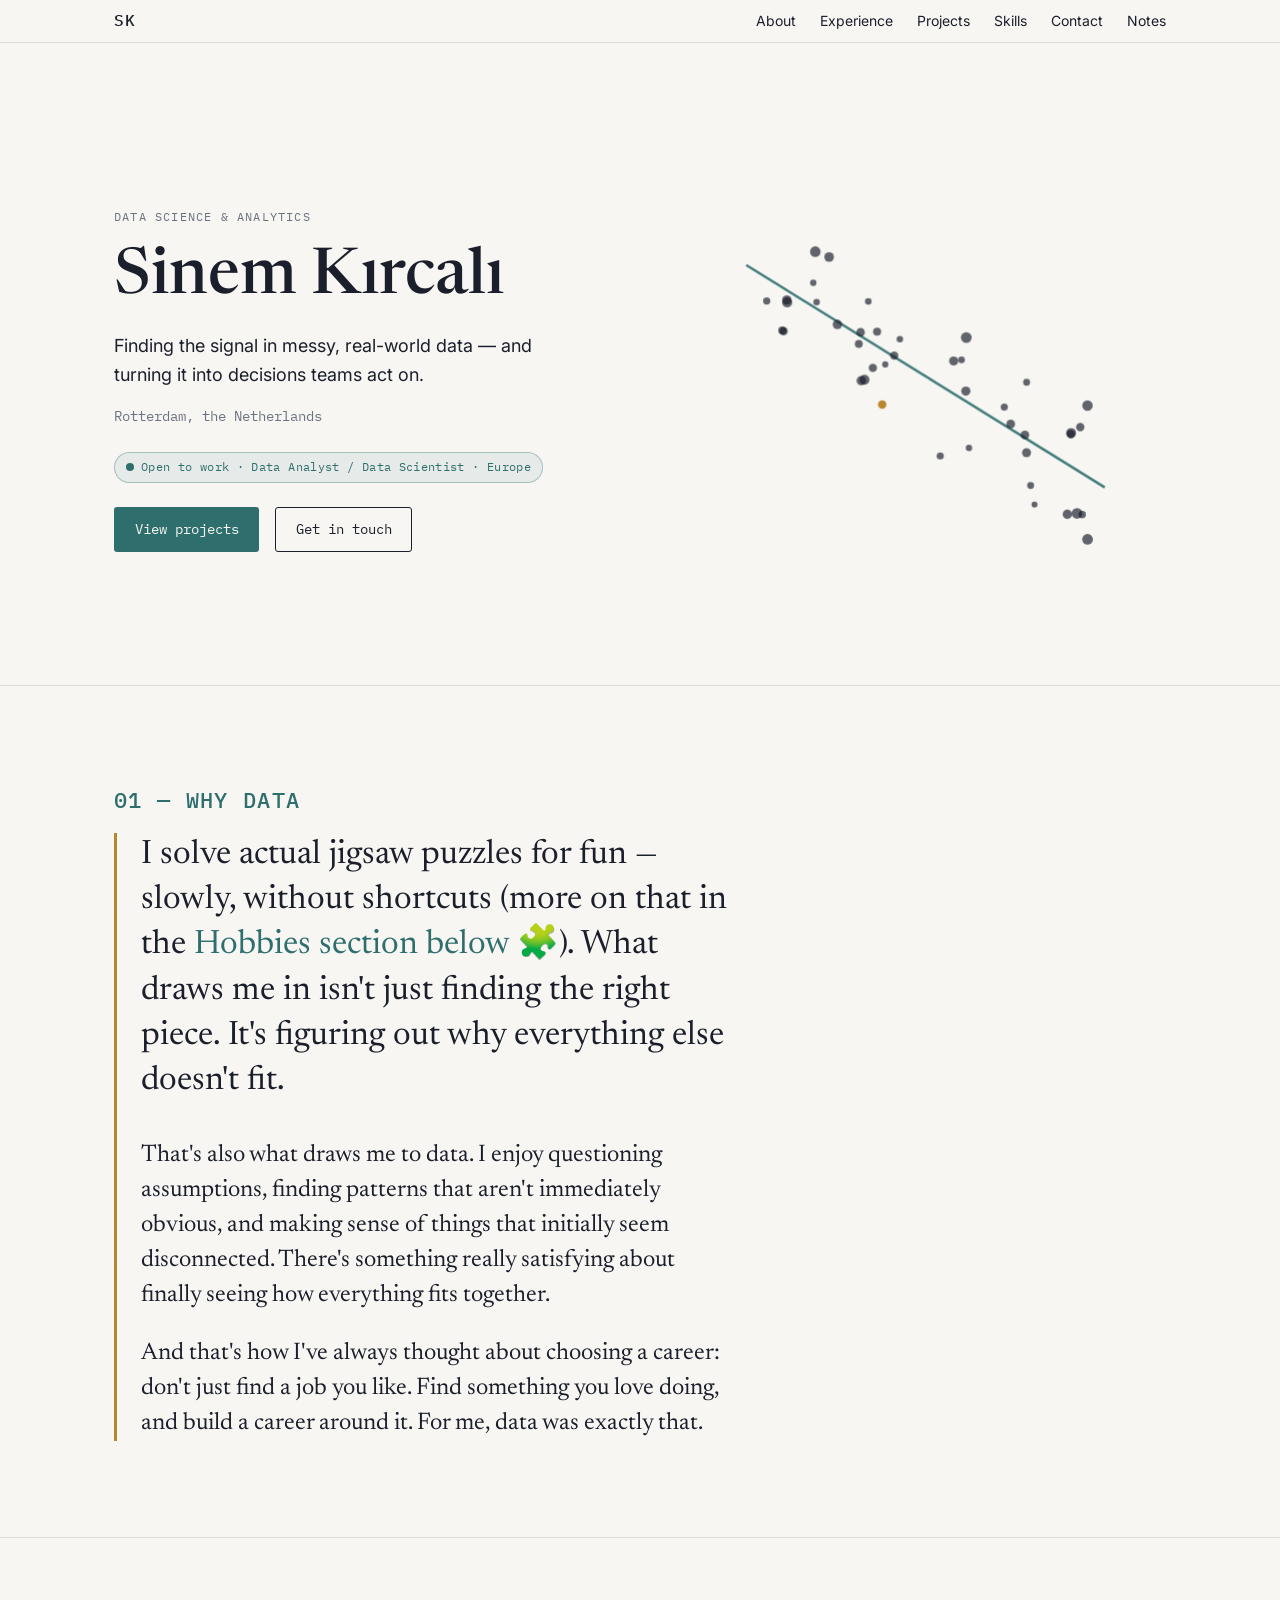
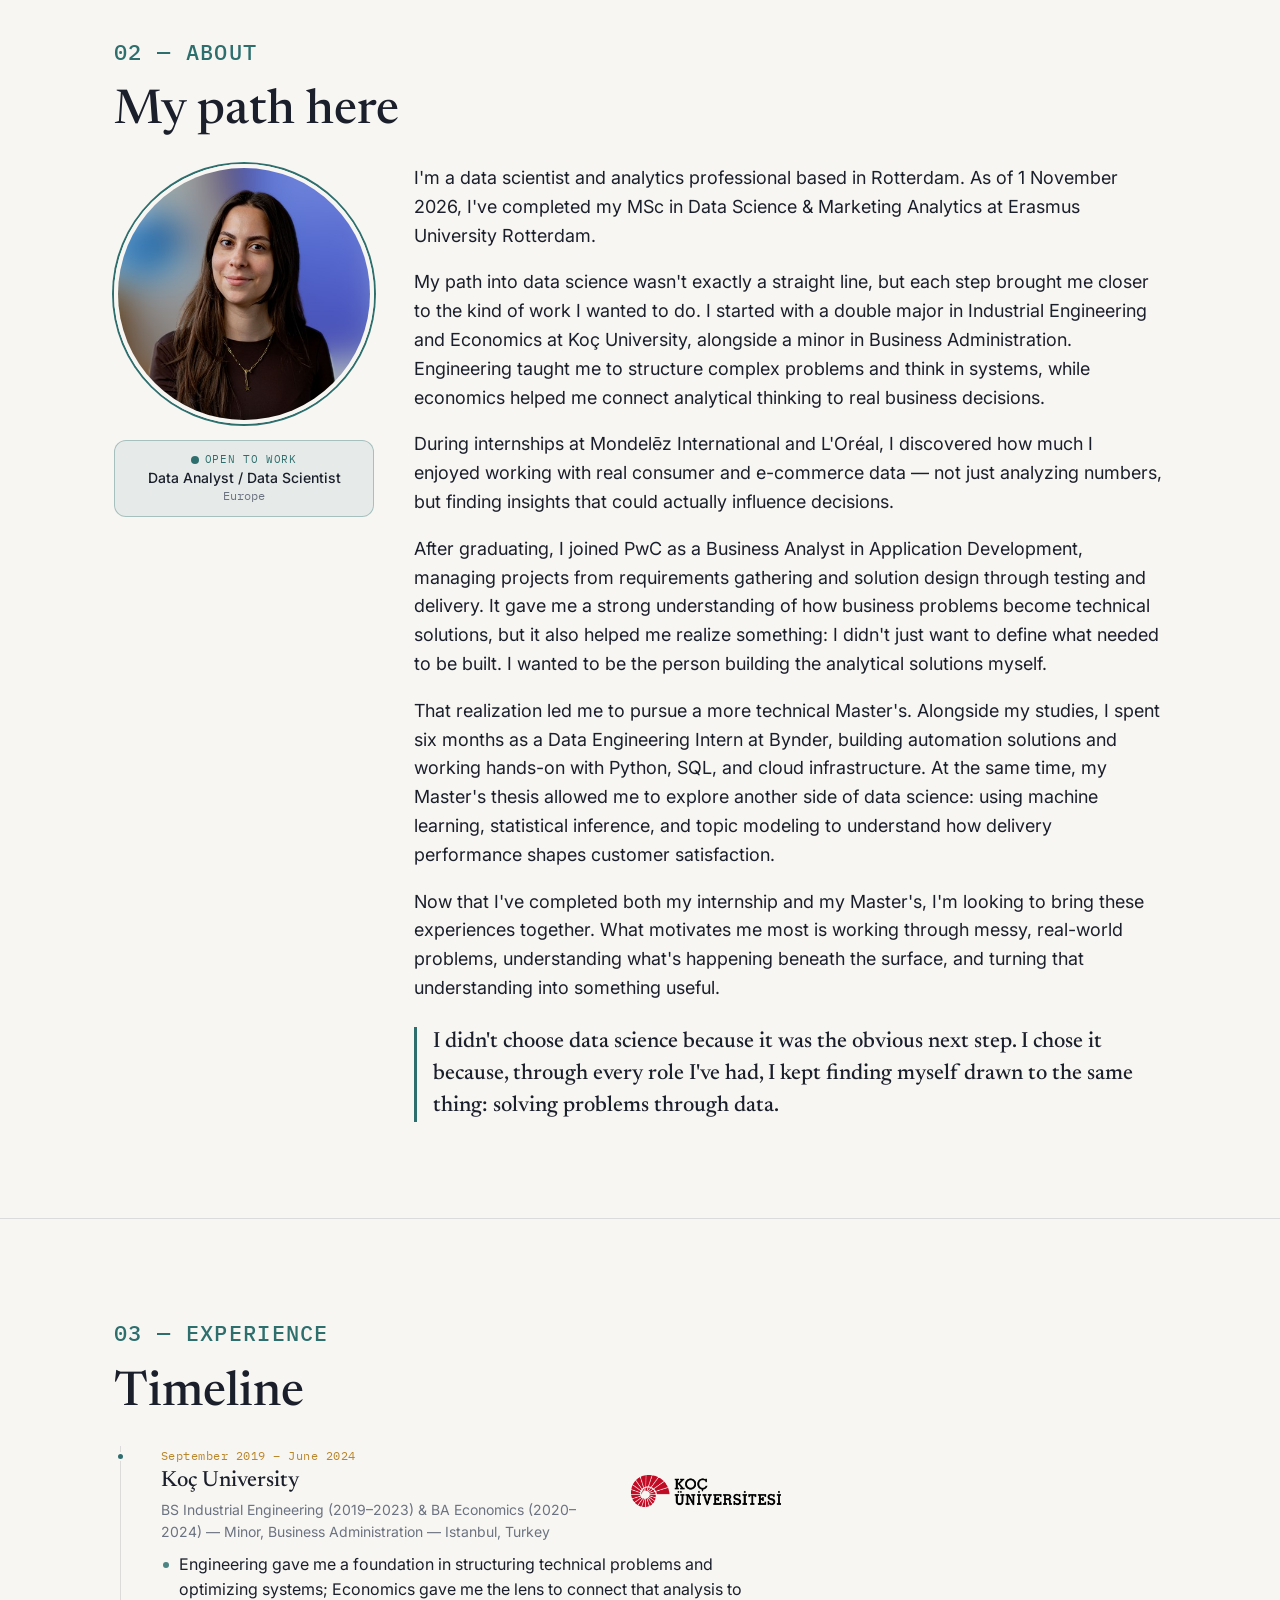
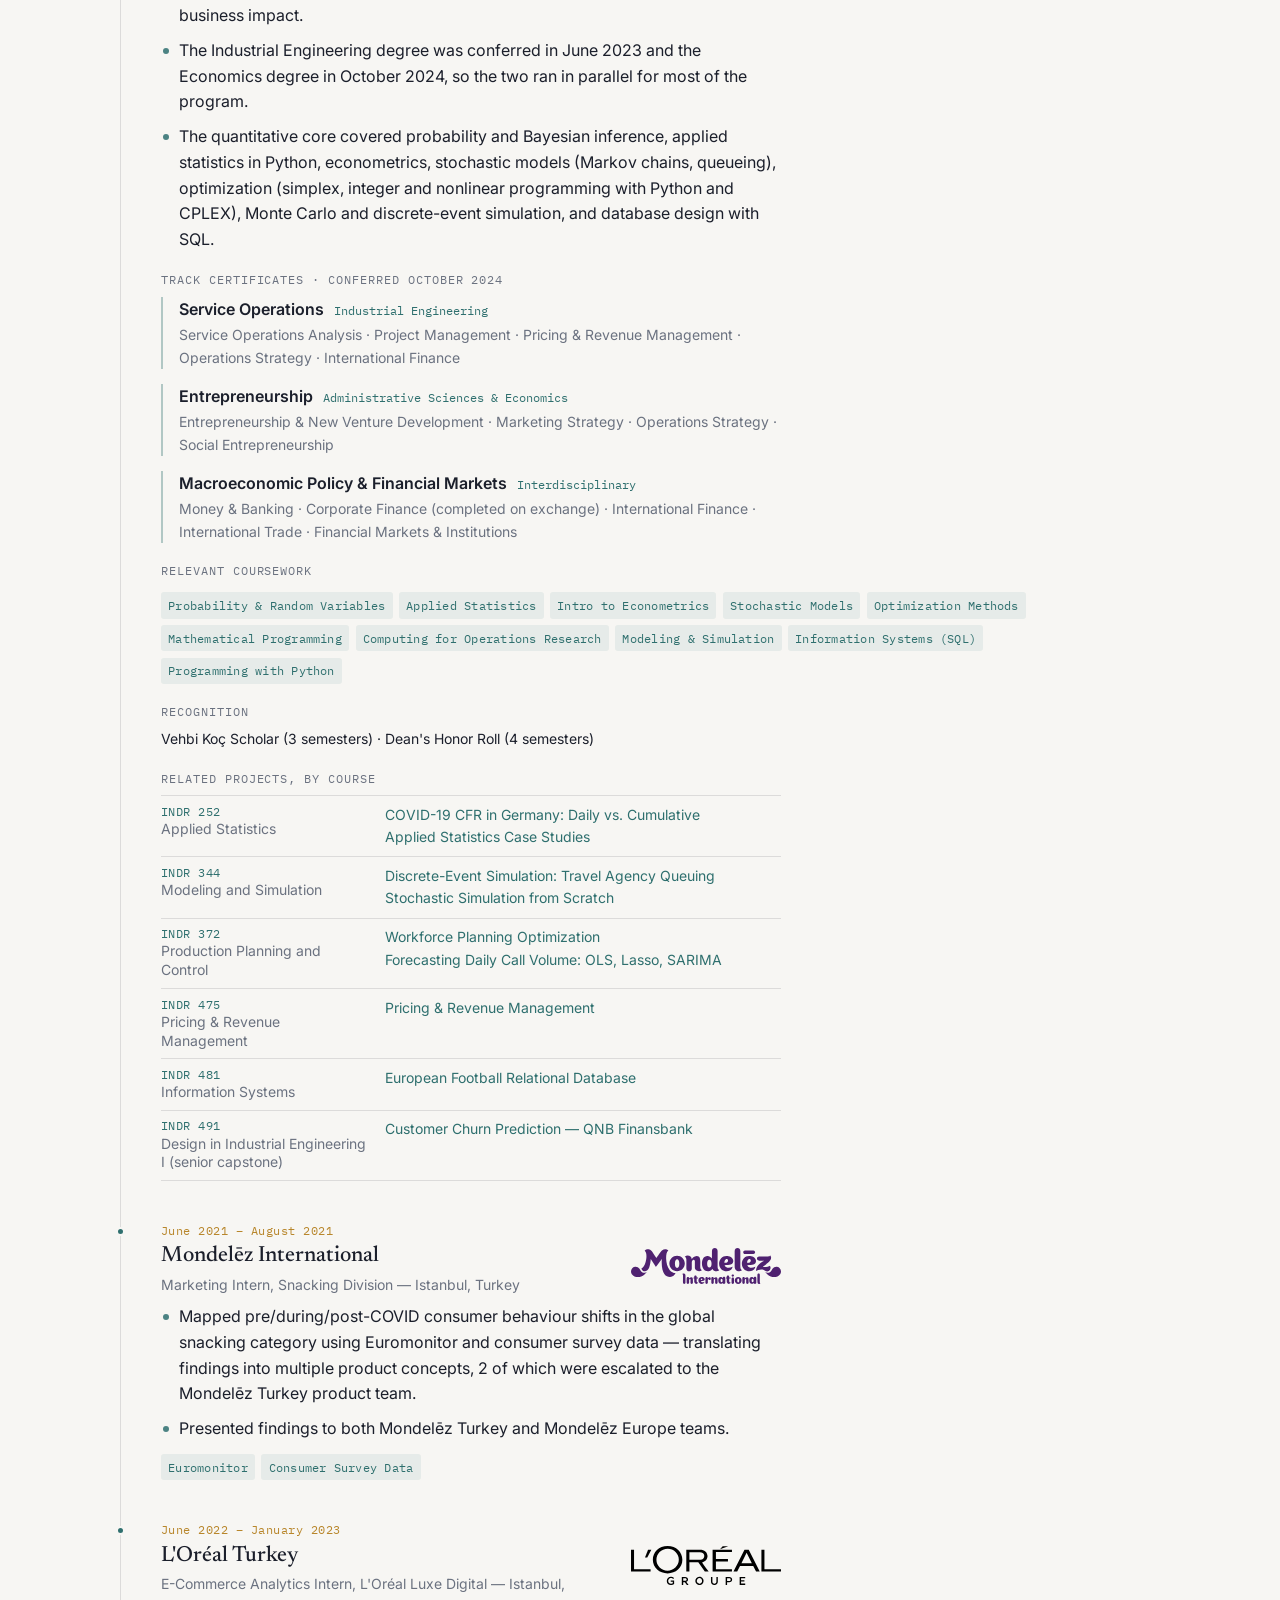
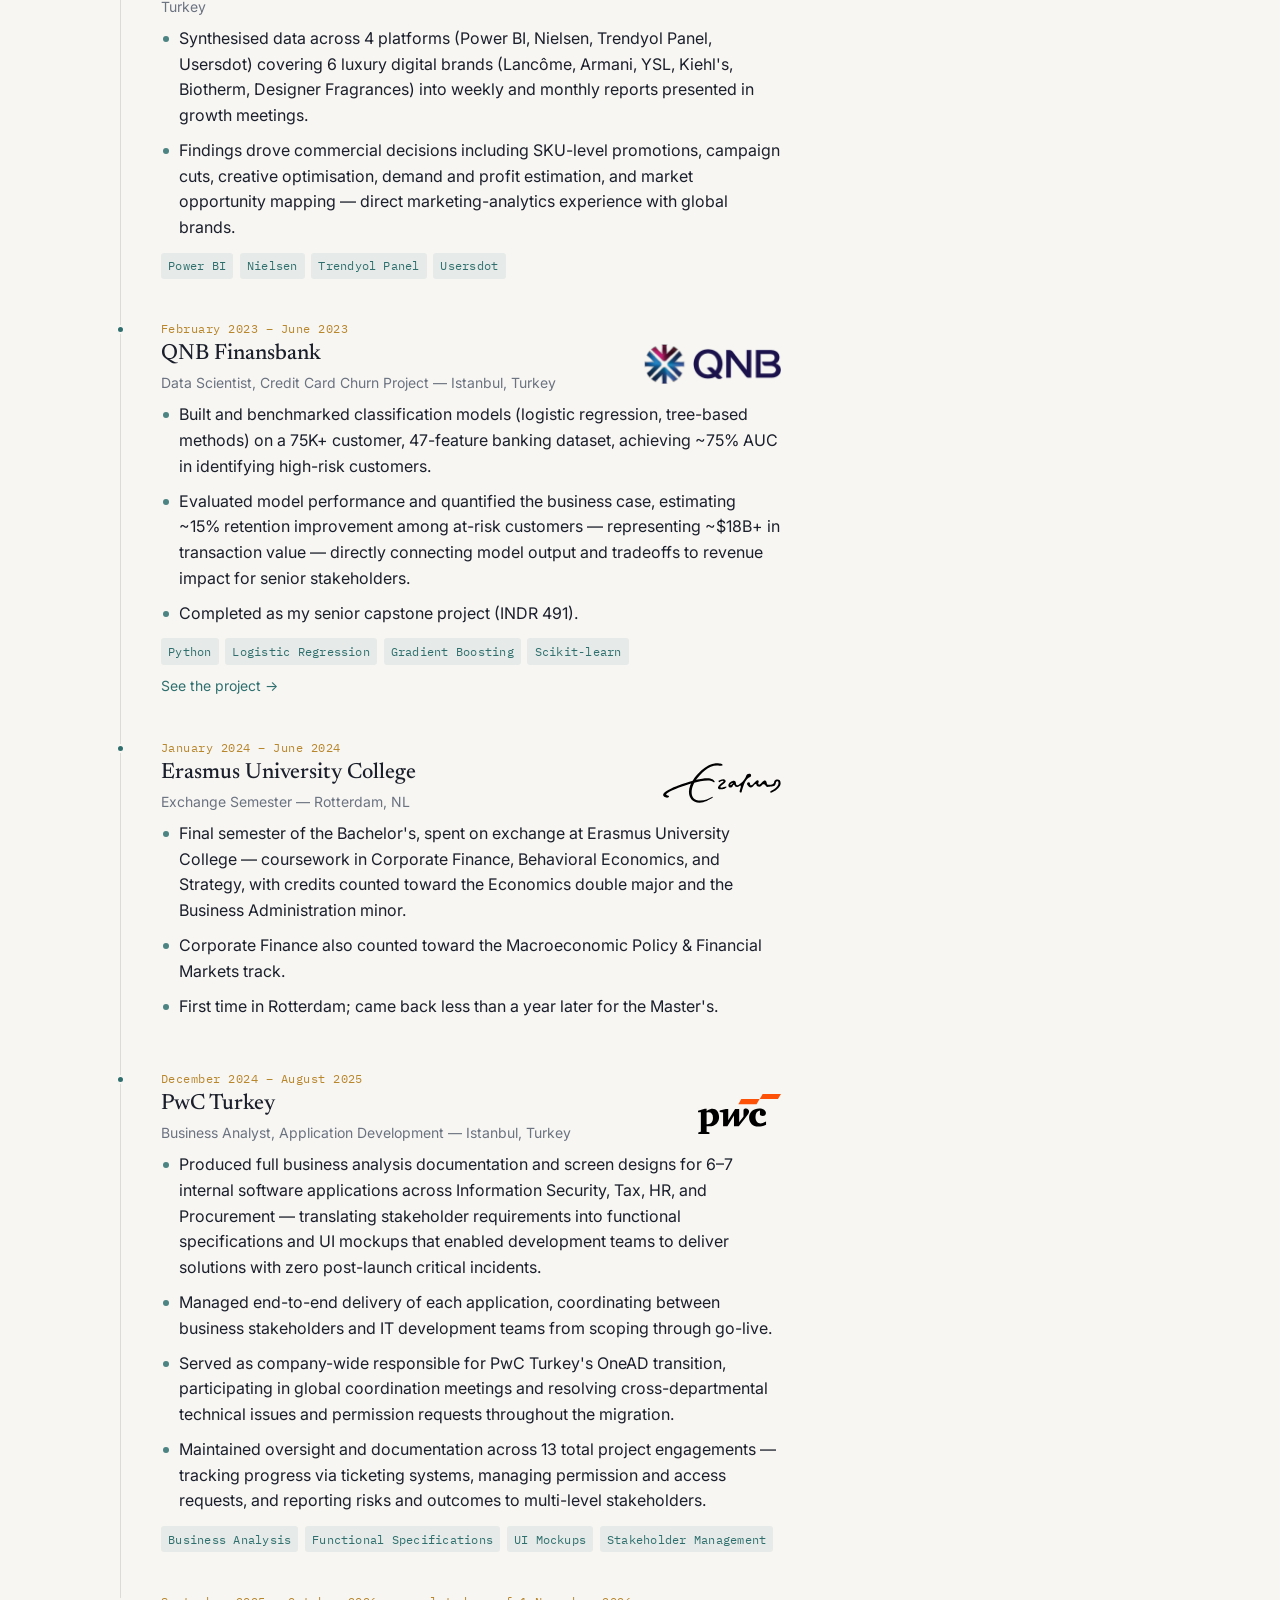
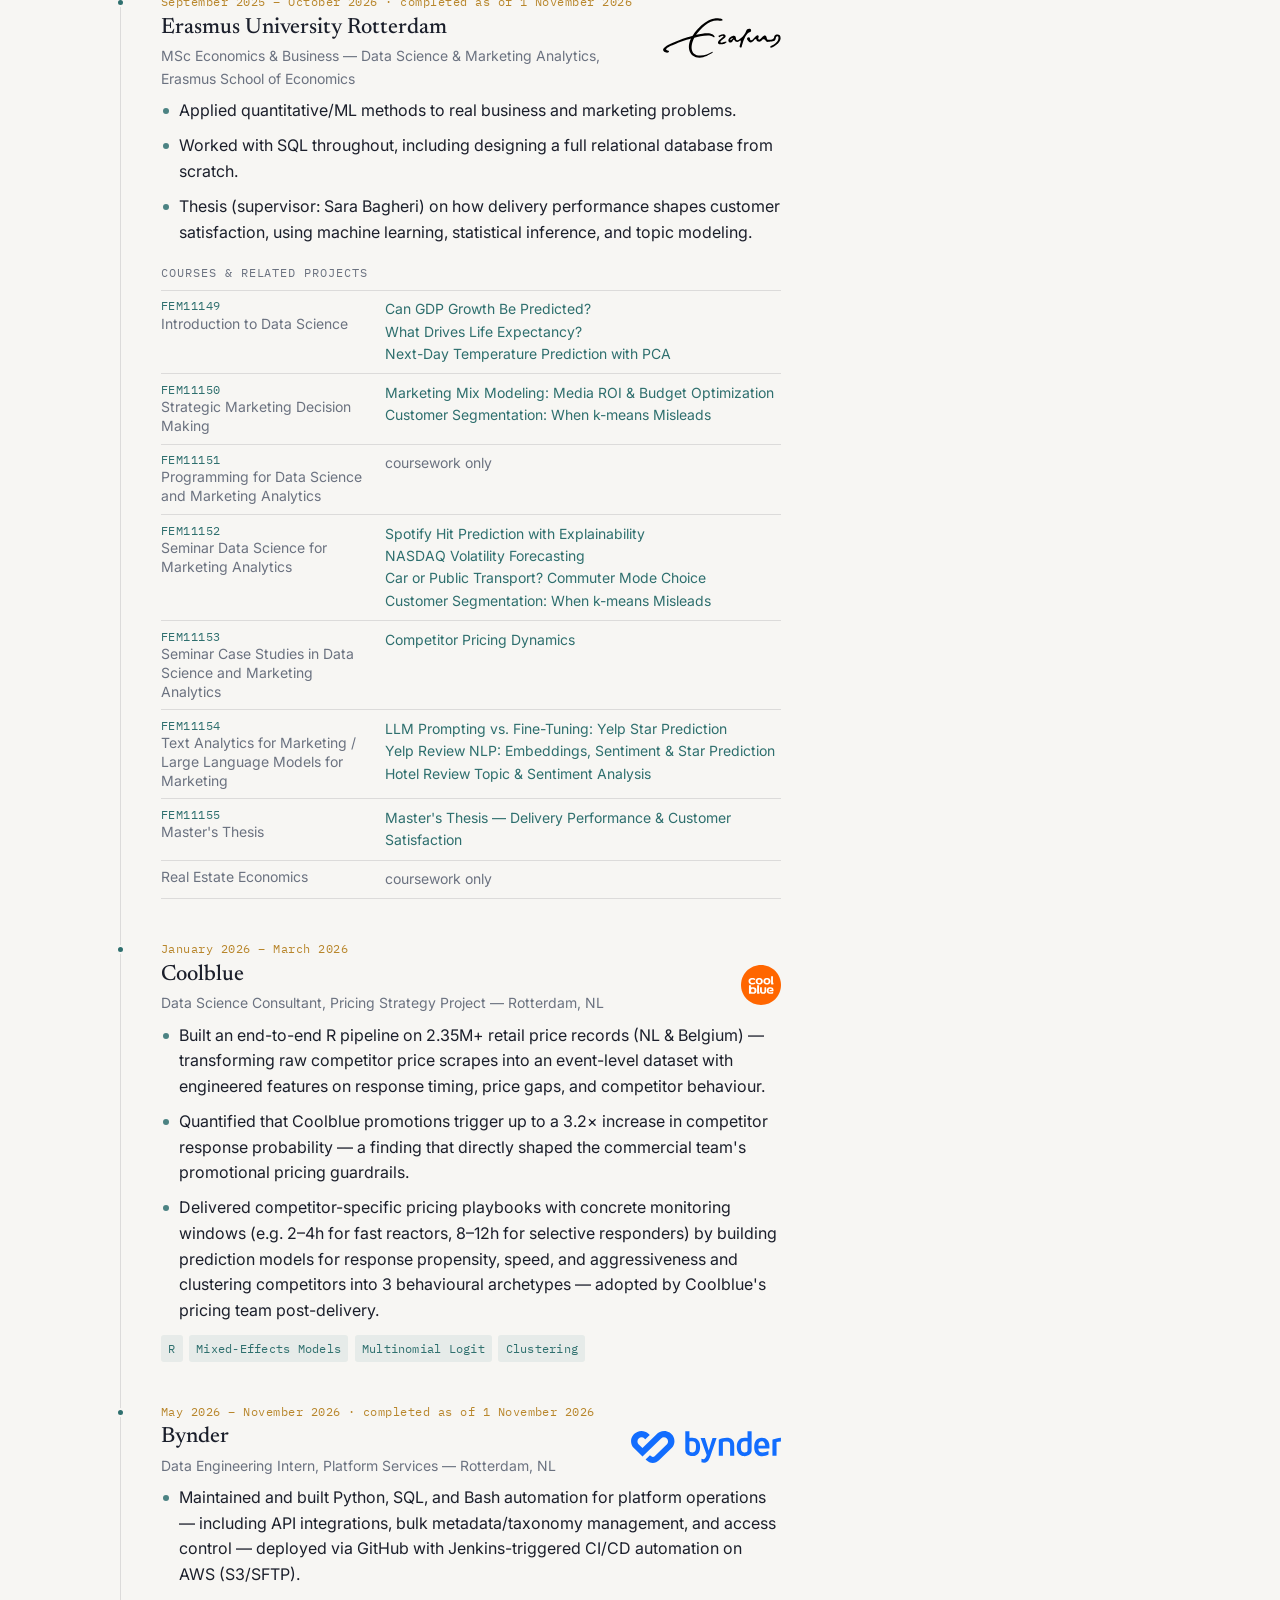
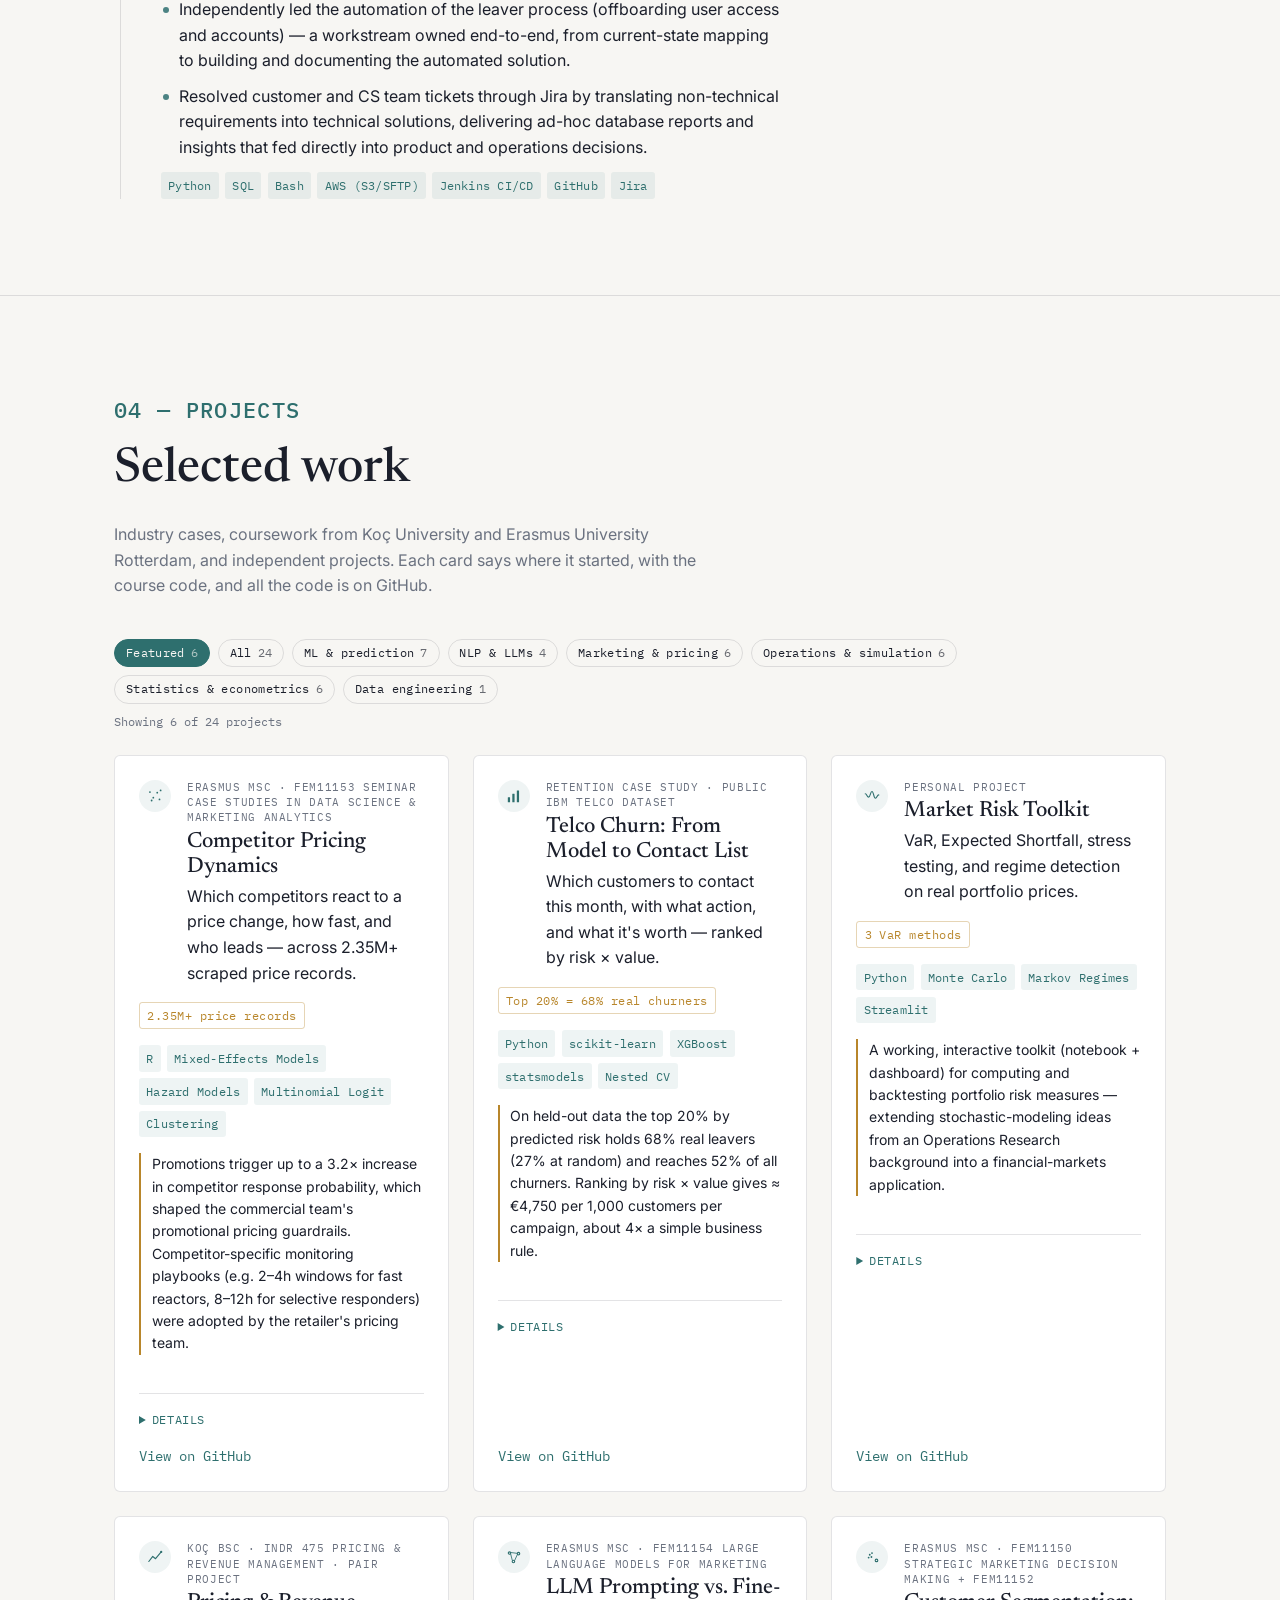
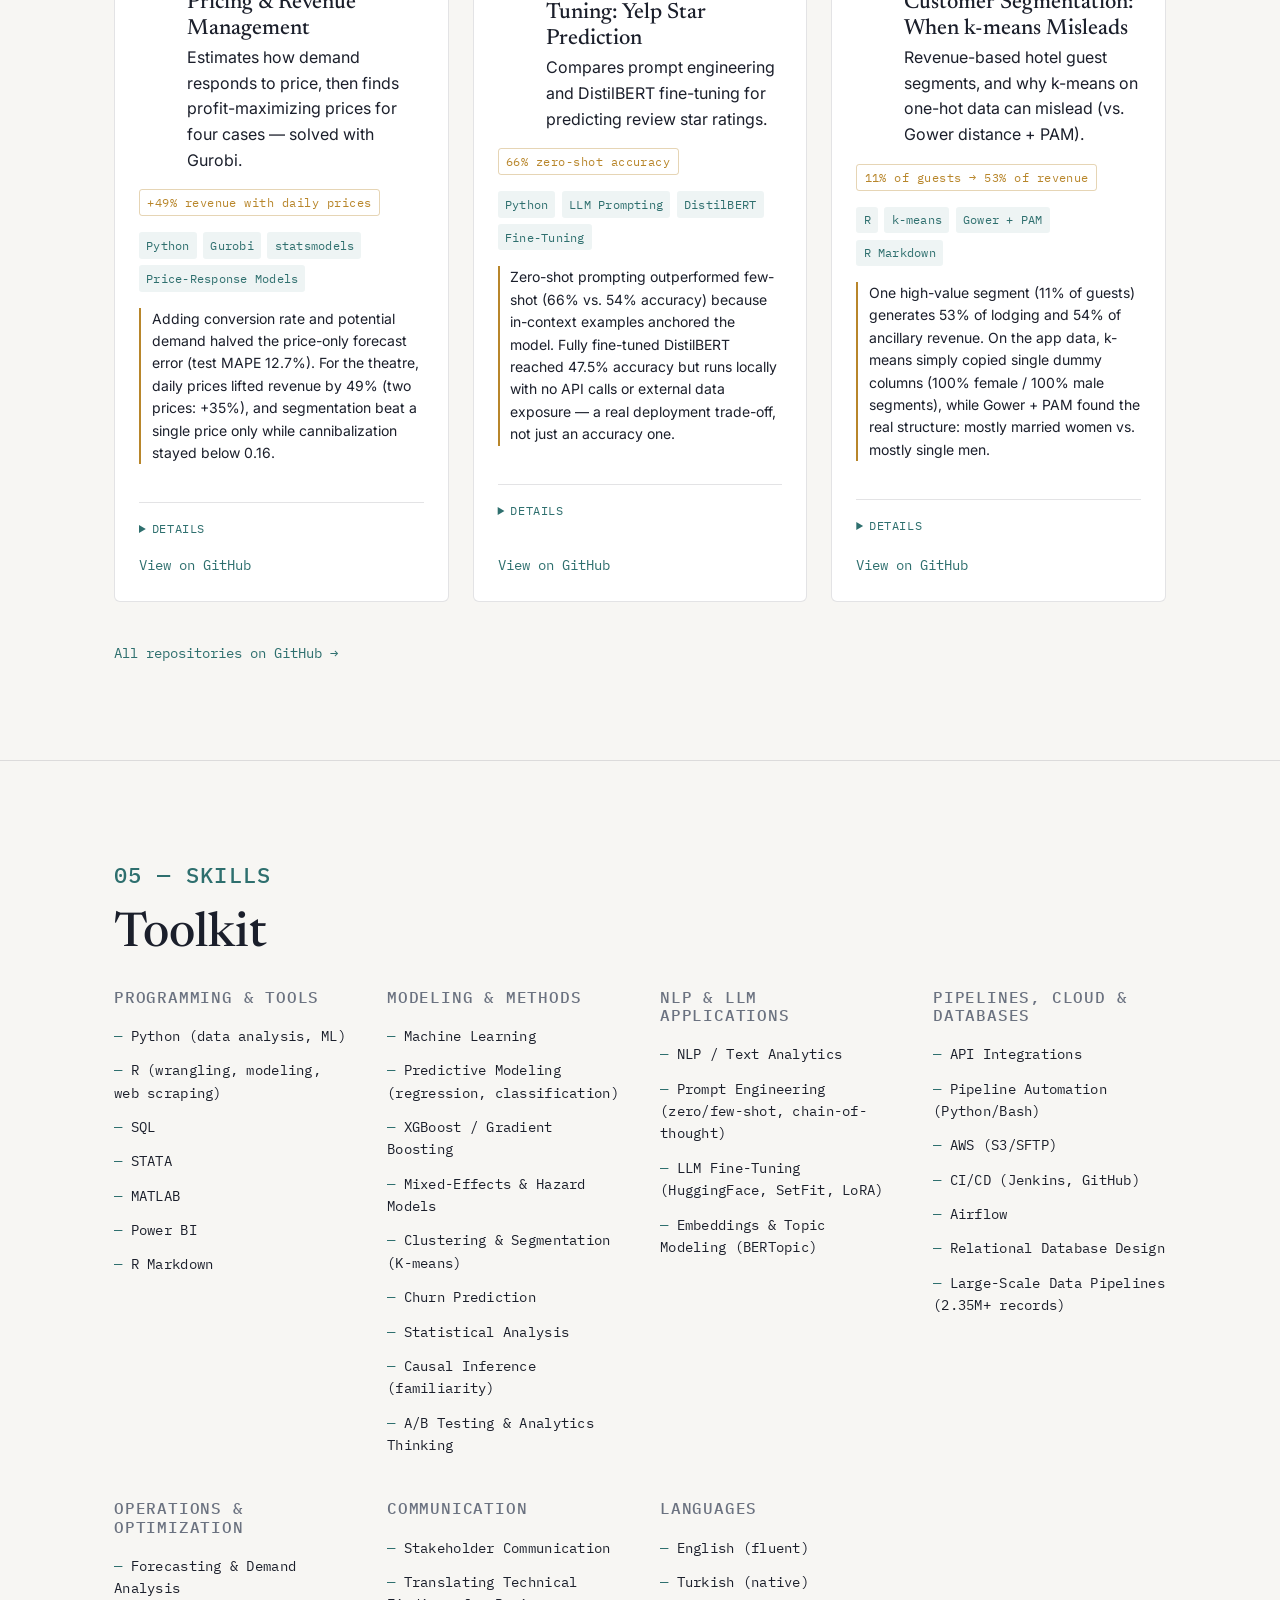
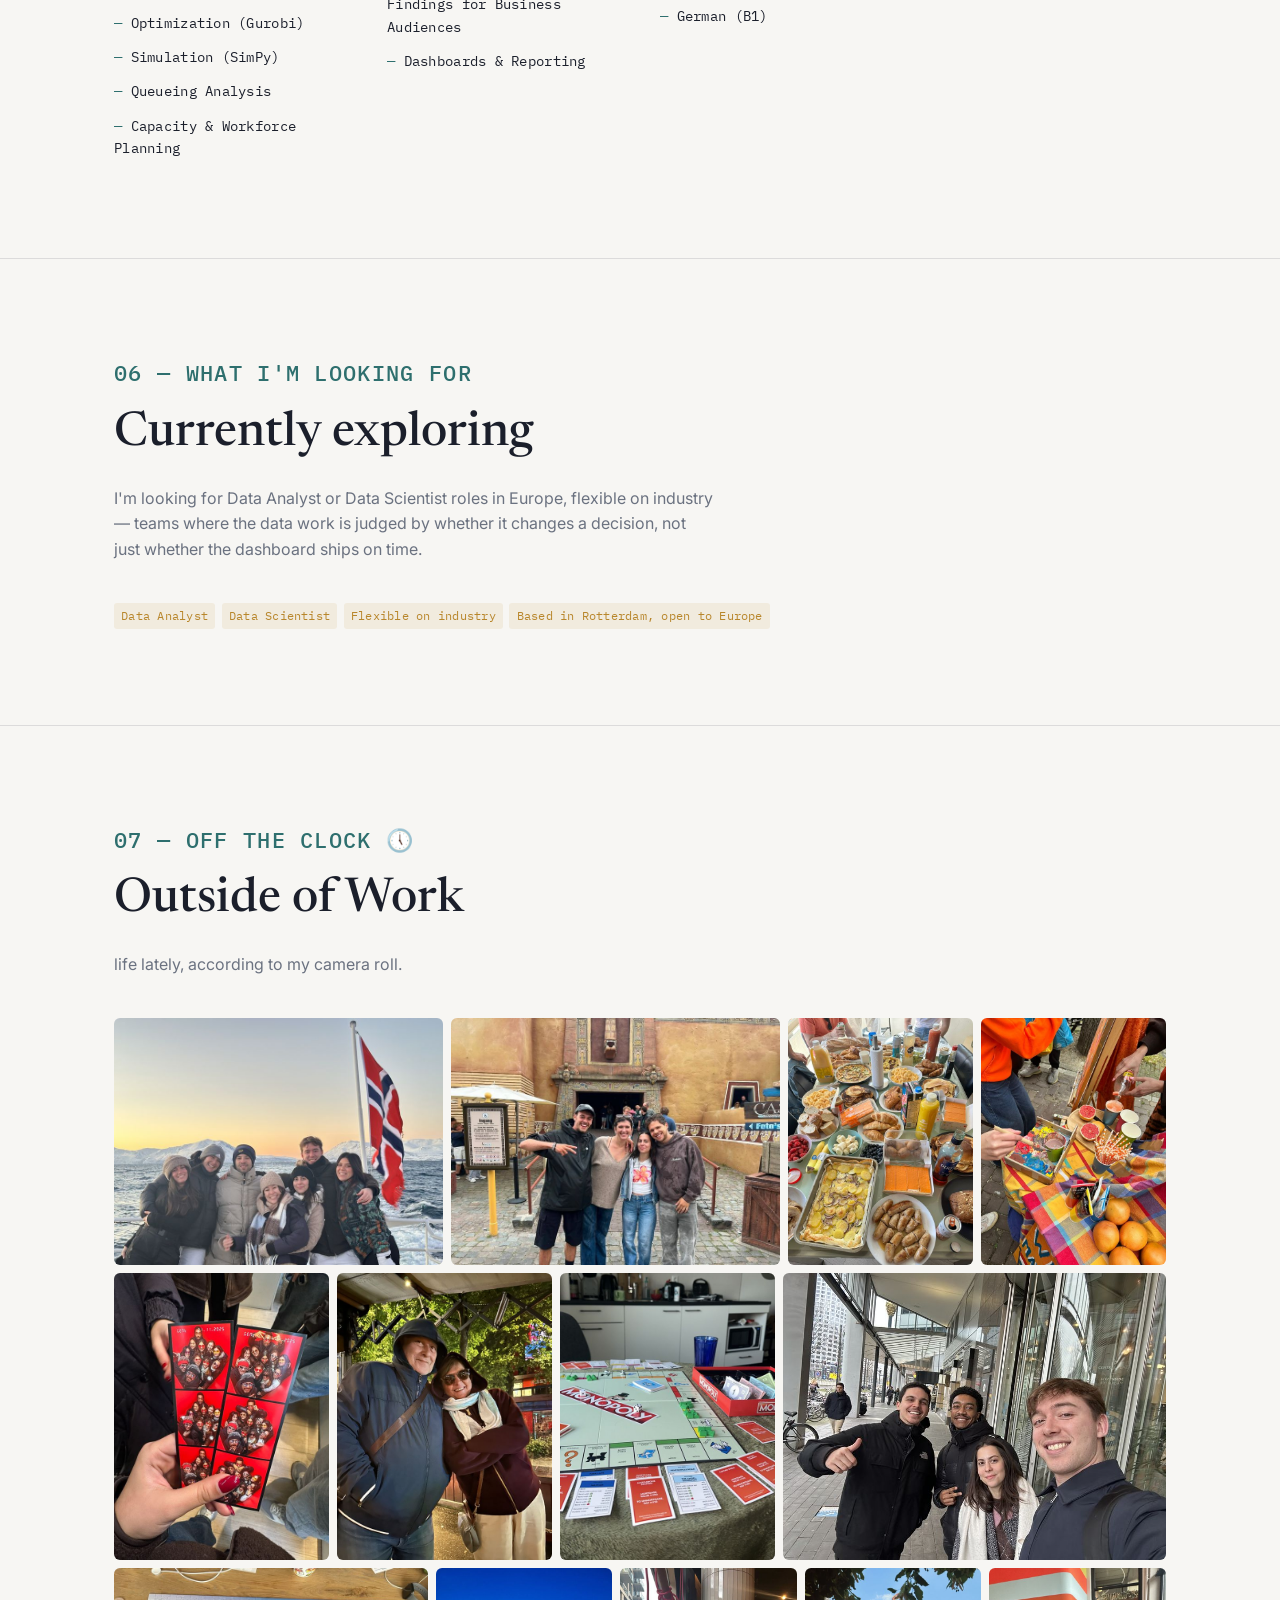
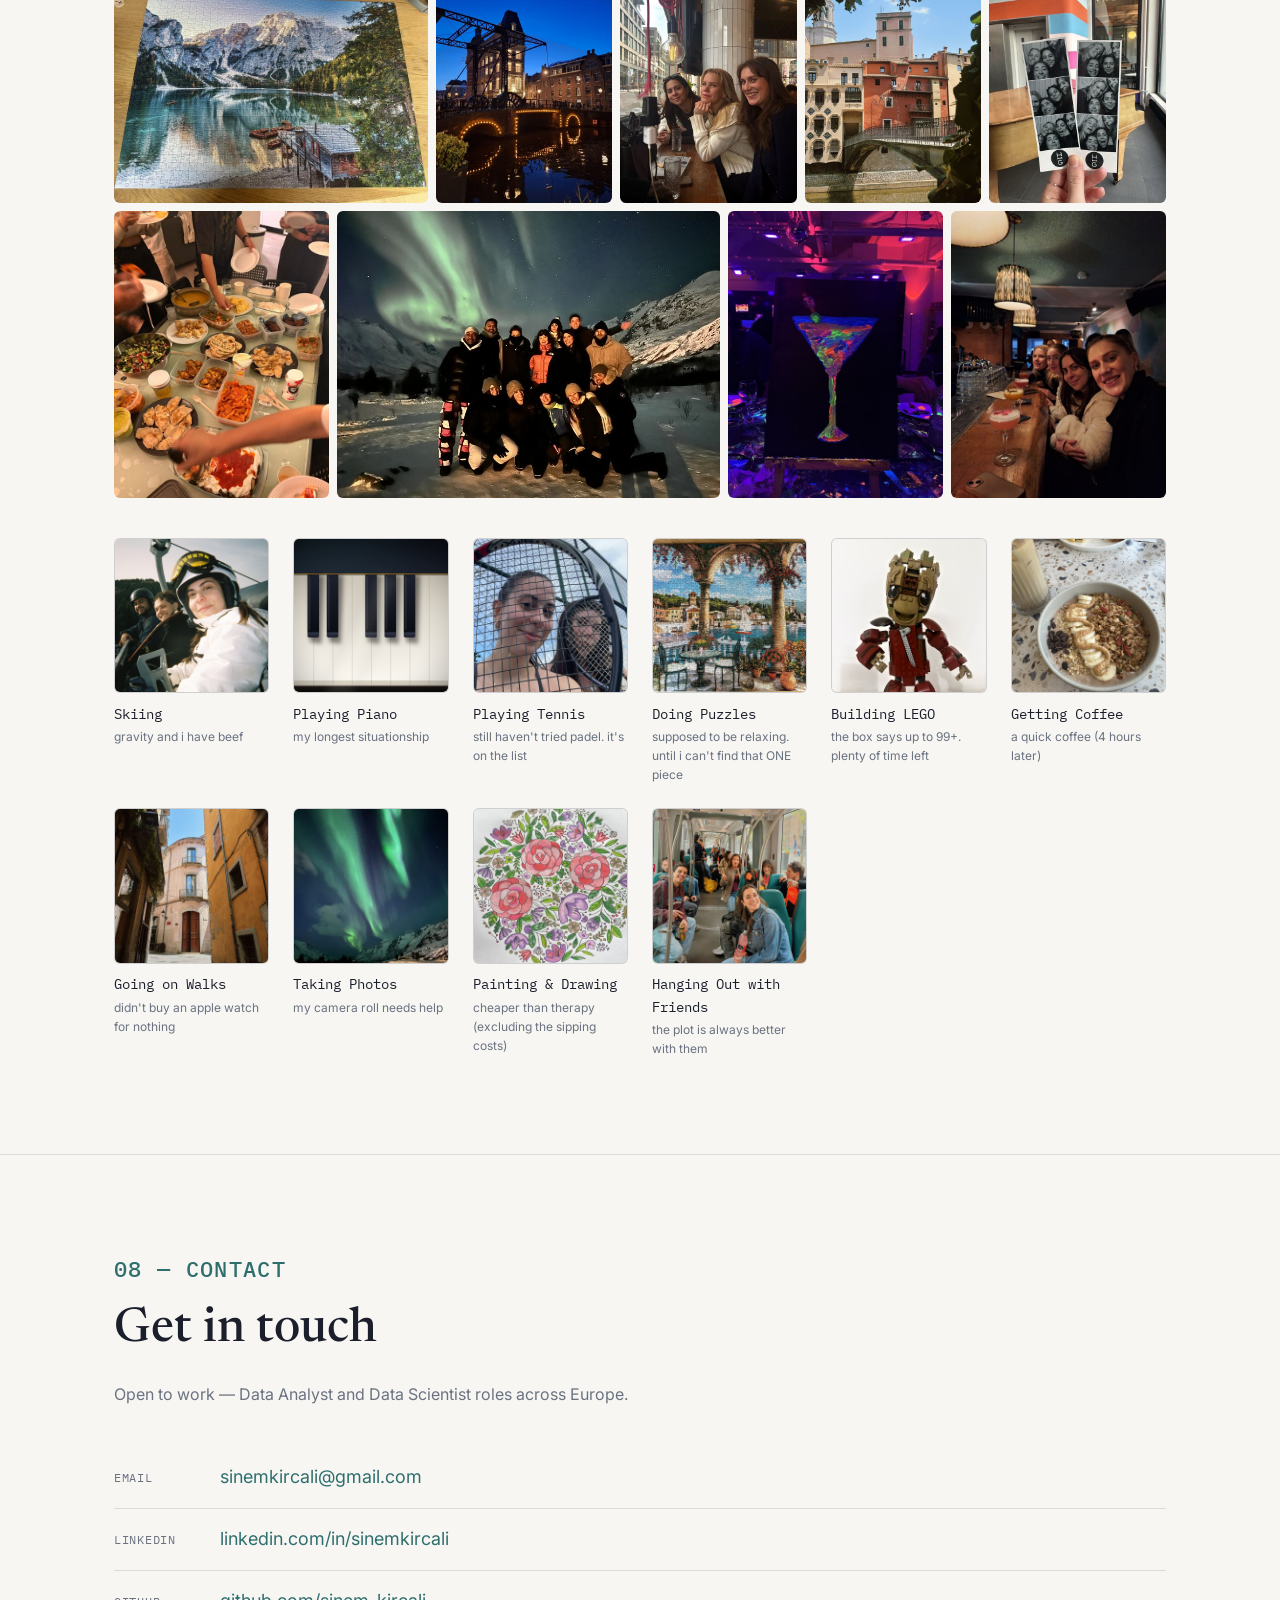
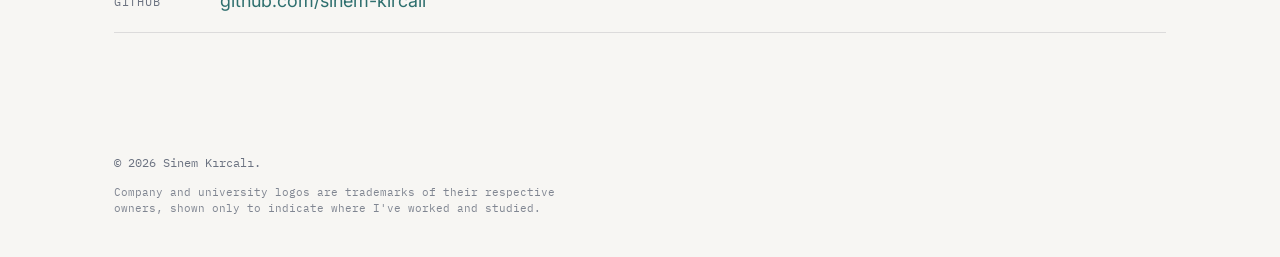
==== commit 5c2e266a: "Update the "Why data" paragraph Closing sentence of the second paragraph now reads "There's somethin" ====
--- a/index.html
+++ b/index.html
@@ -70,8 +70,8 @@
         <p>
           That's also what draws me to data. I enjoy questioning assumptions, finding patterns
           that aren't immediately obvious, and making sense of things that initially seem
-          disconnected. The satisfaction isn't simply in getting an answer — it's in
-          understanding how all the pieces came together.
+          disconnected. There's something really satisfying about finally seeing how everything fits
+          together.
         </p>
         <p>
           And that's how I've always thought about choosing a career: don't just find a job you
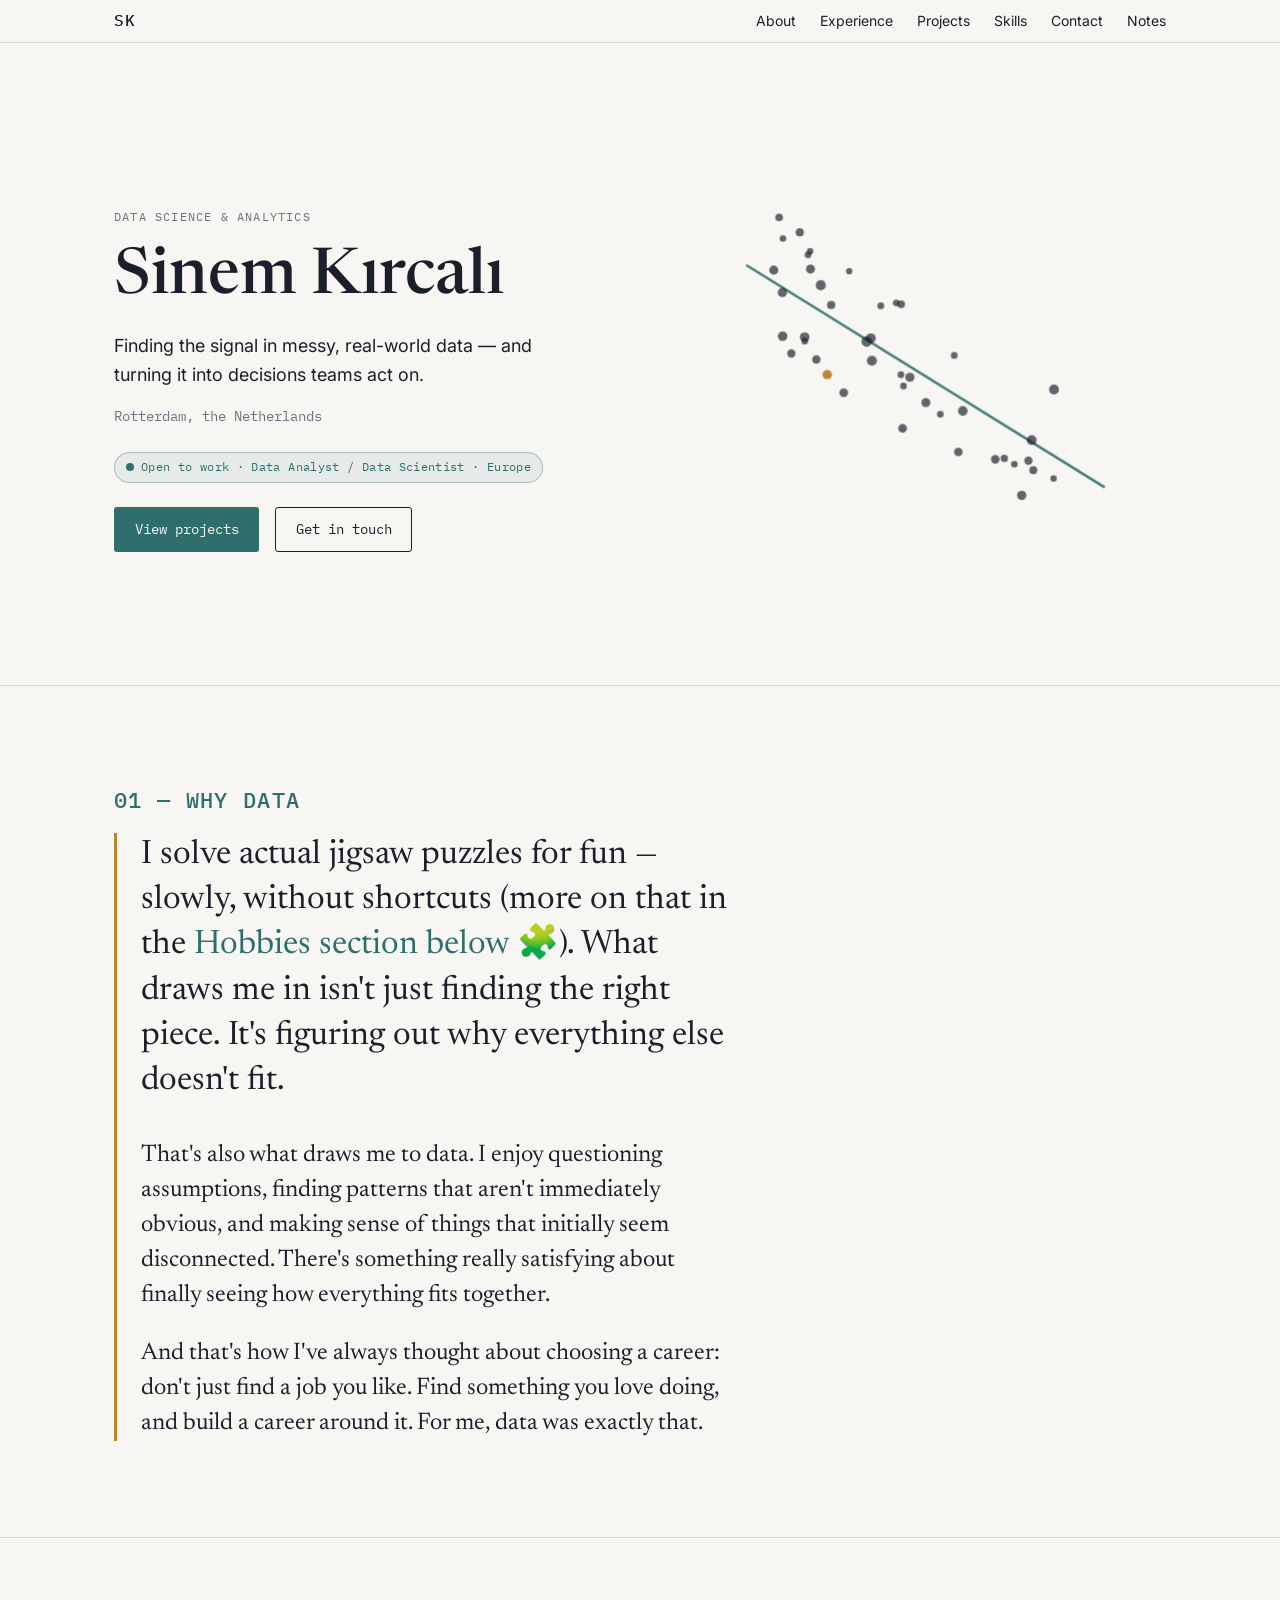
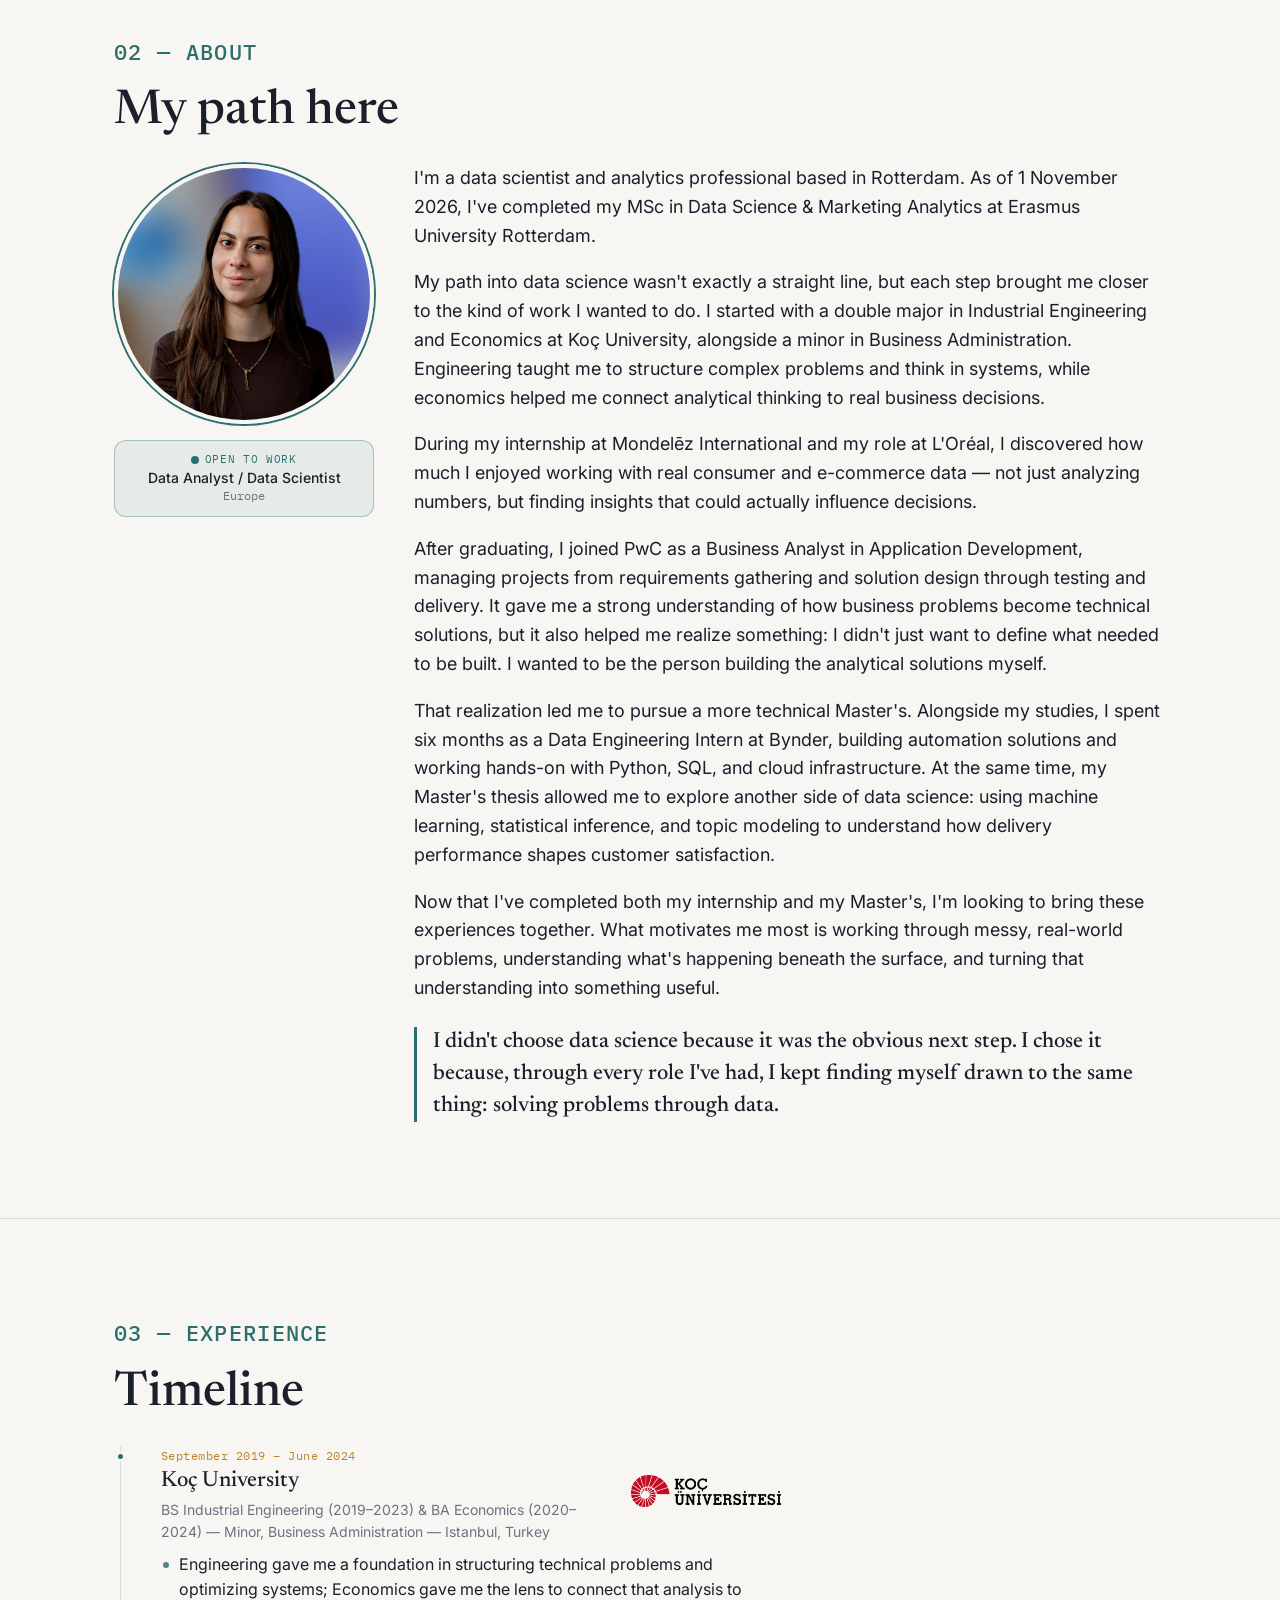
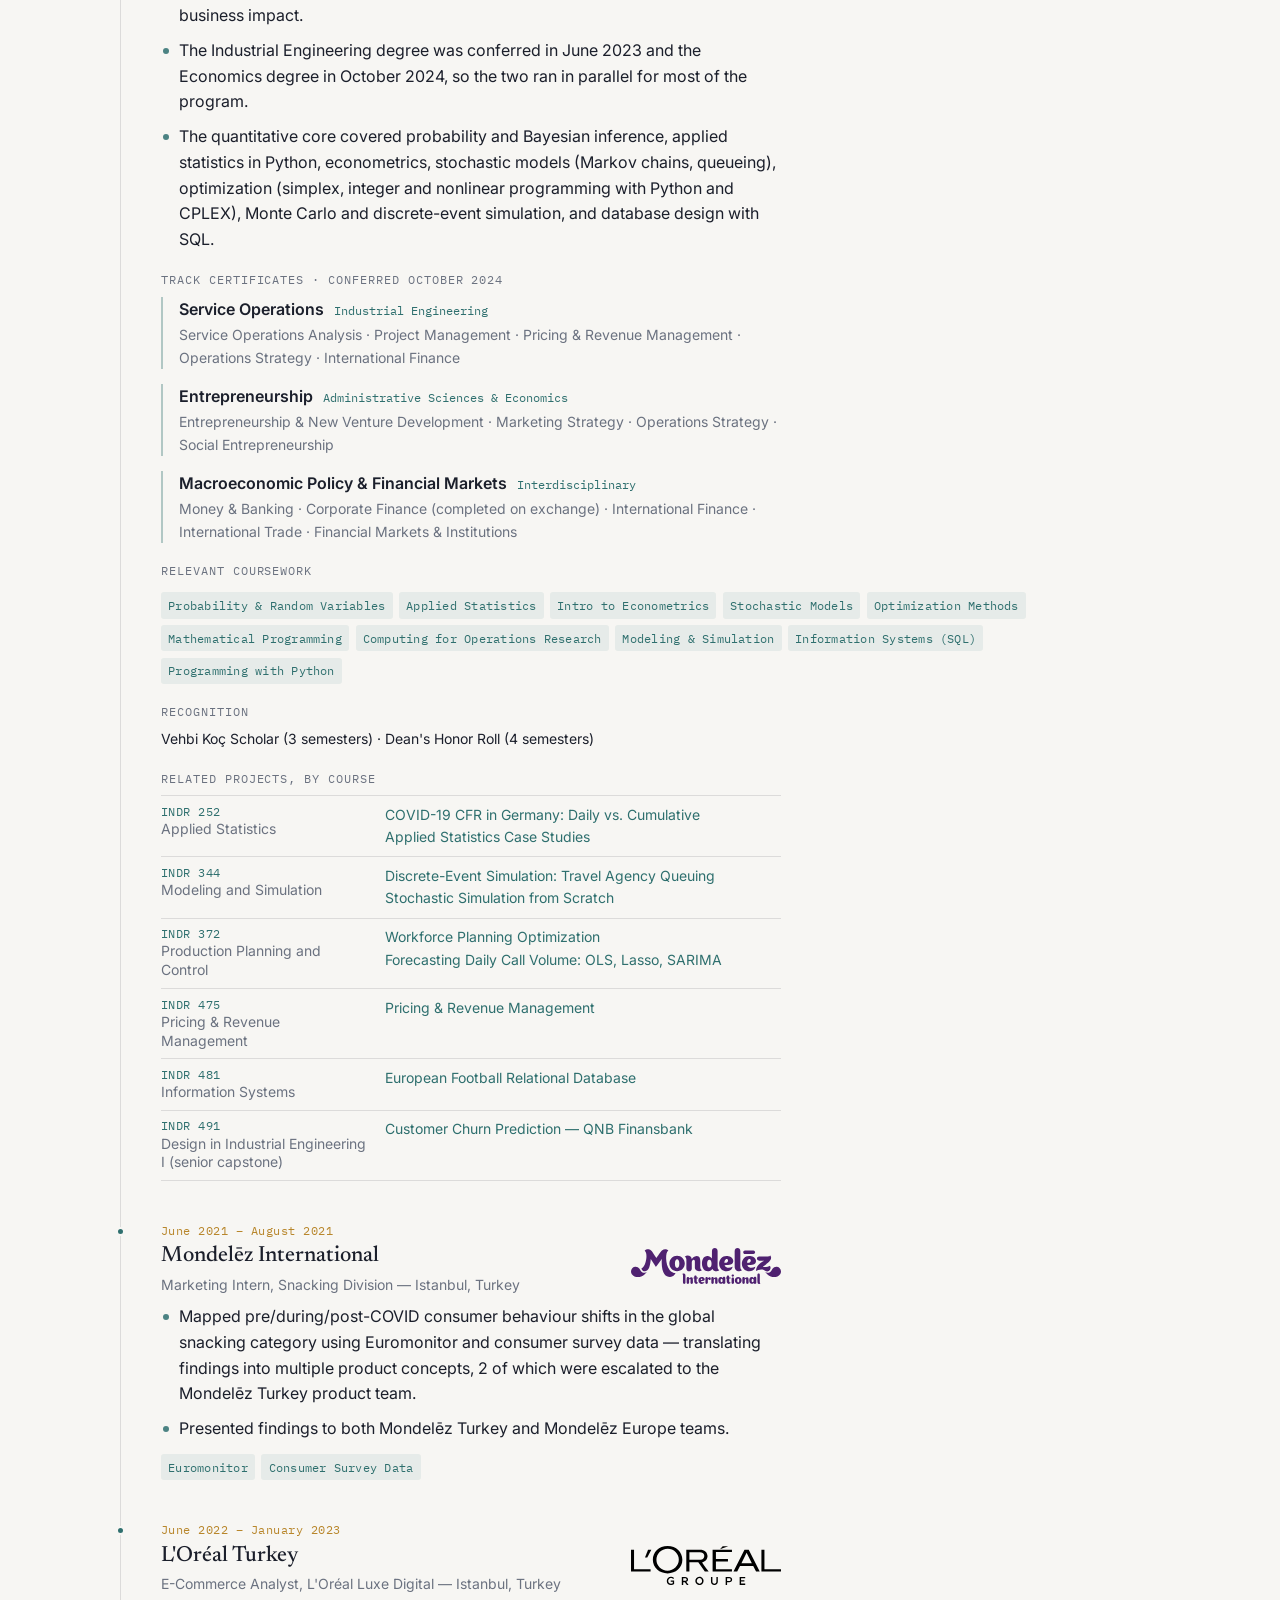
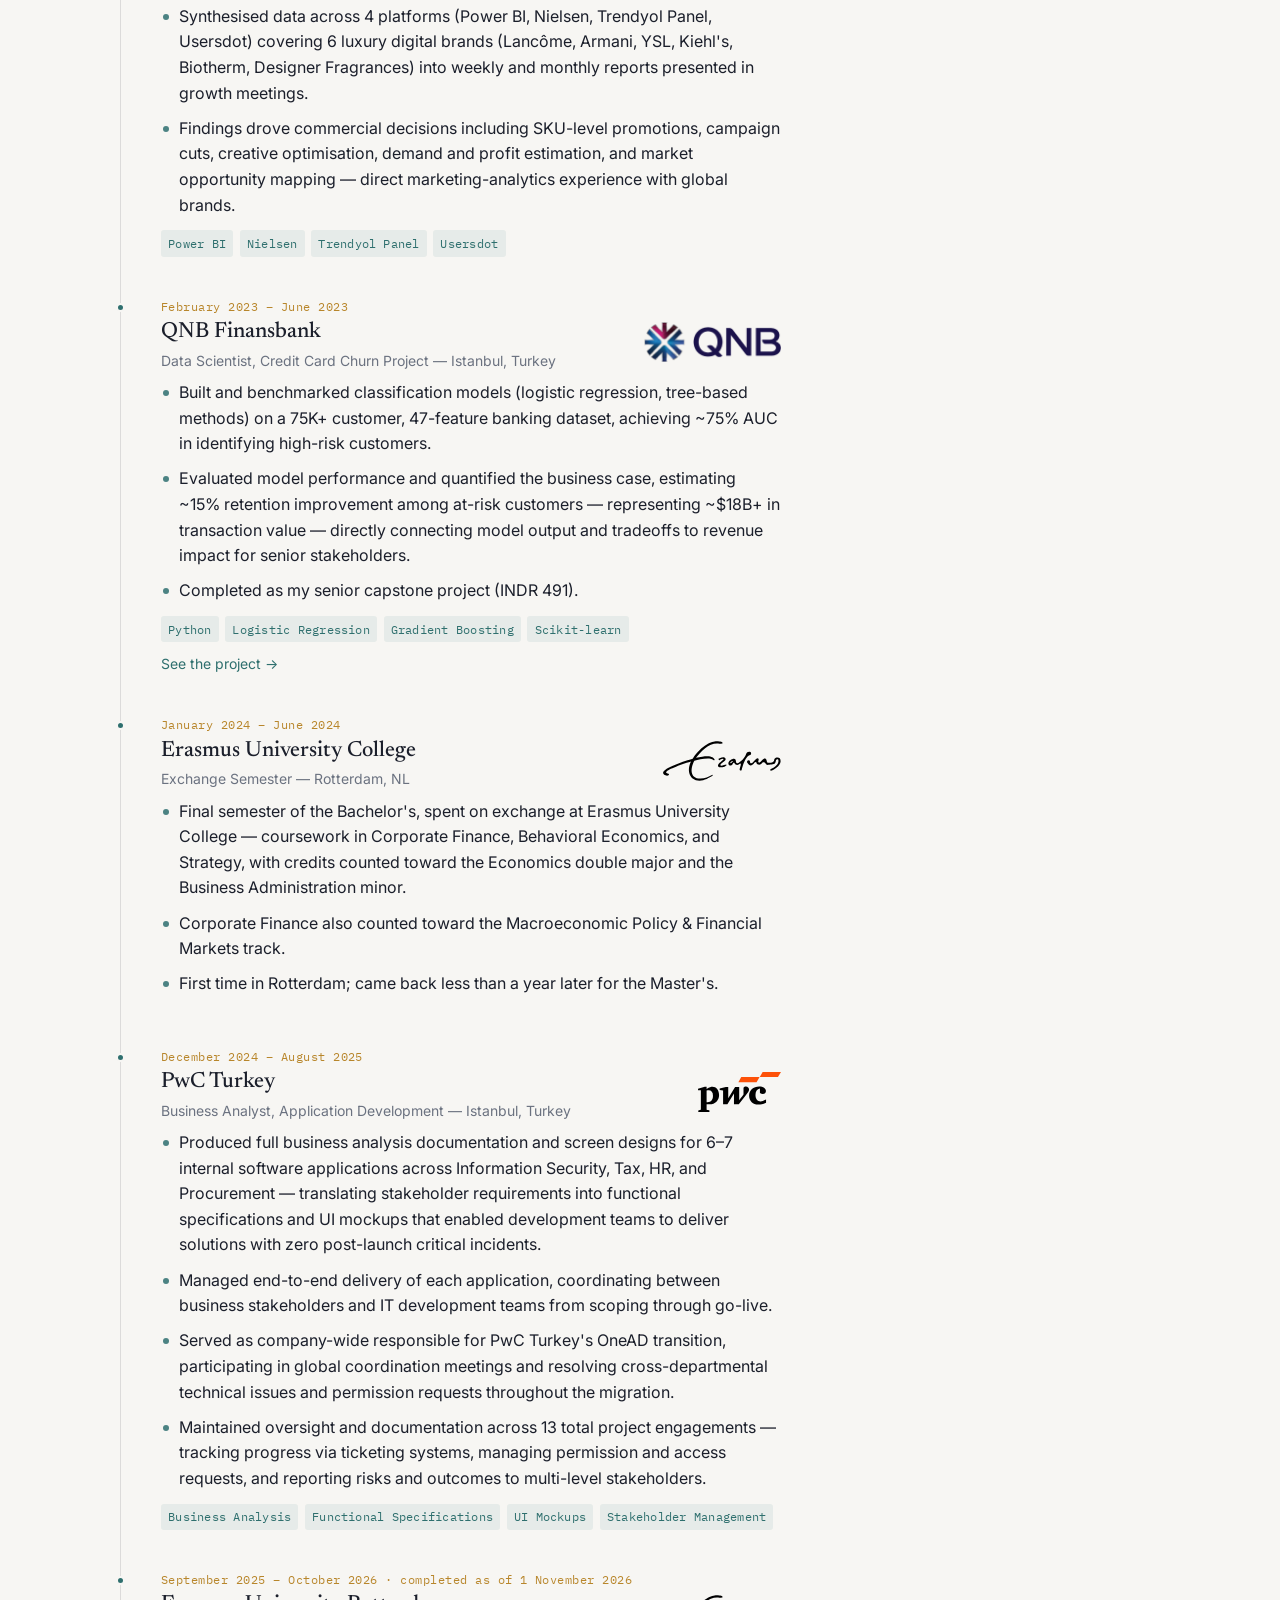
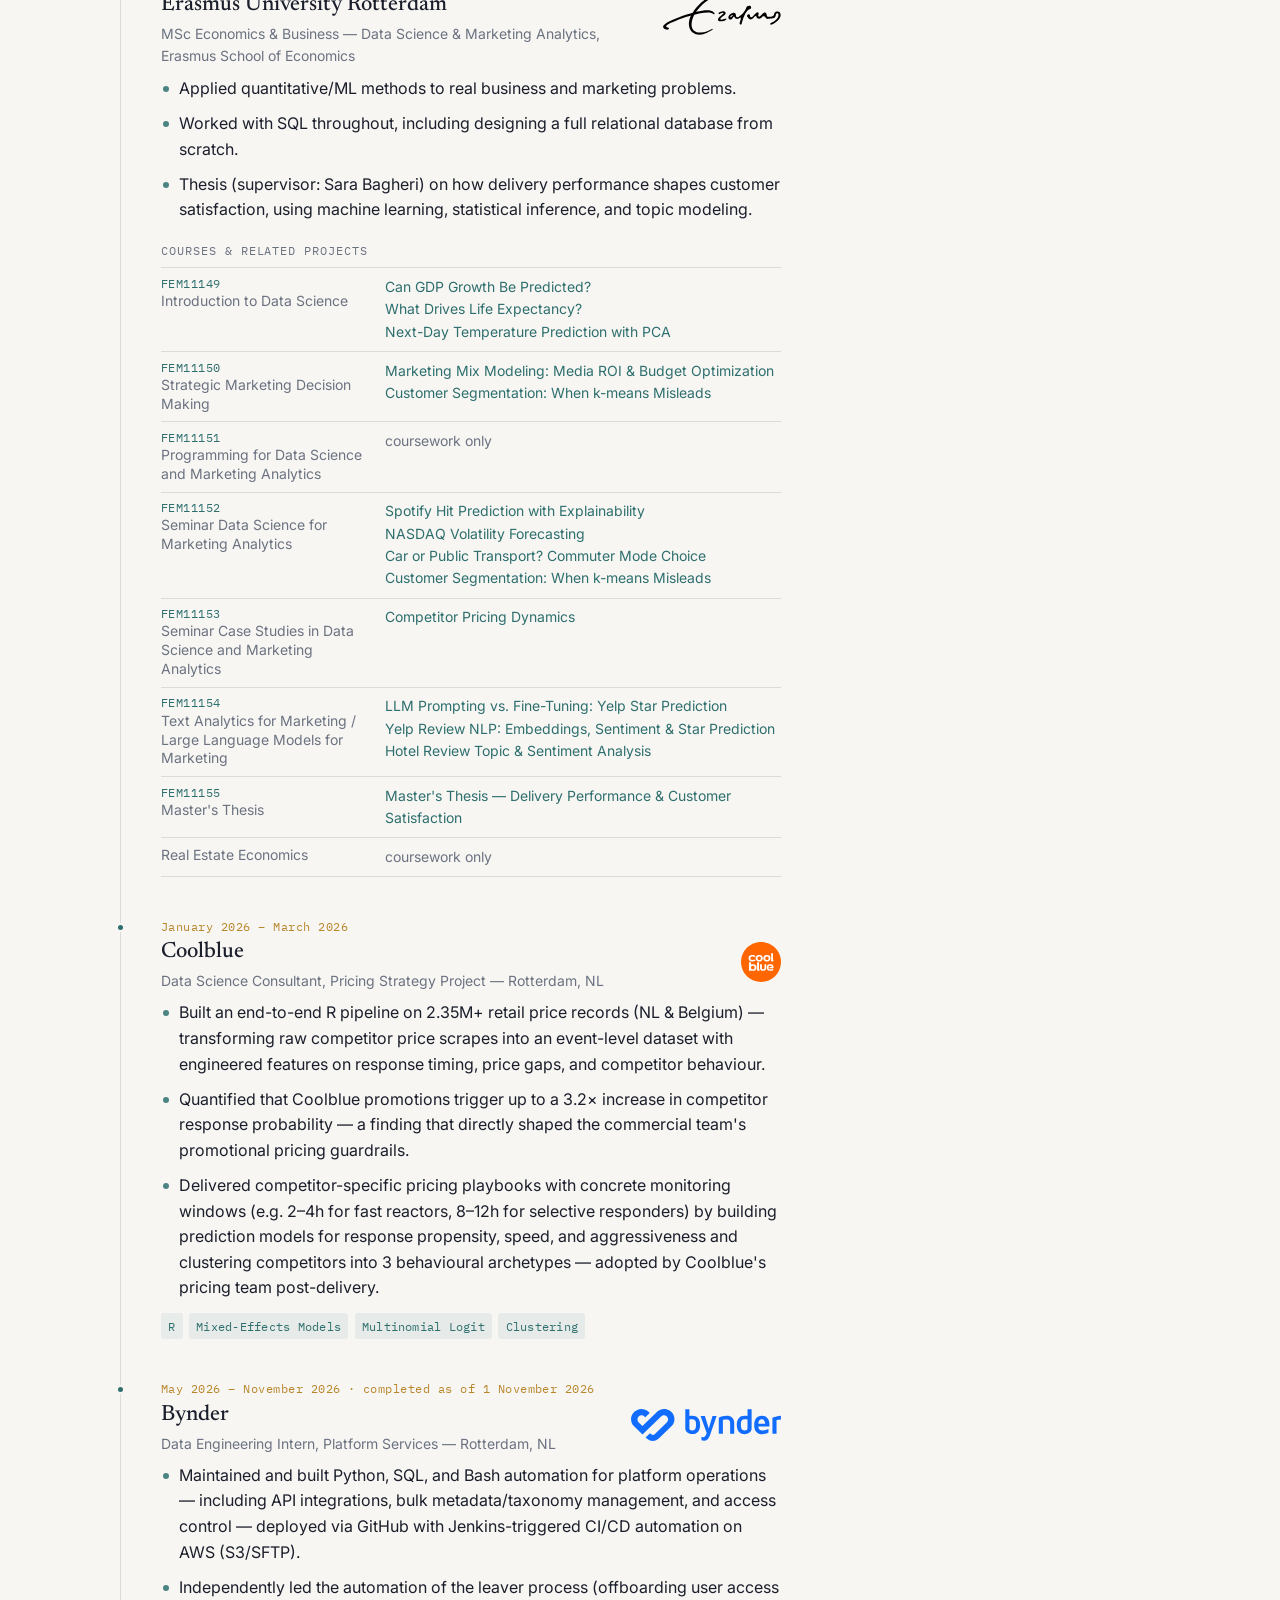
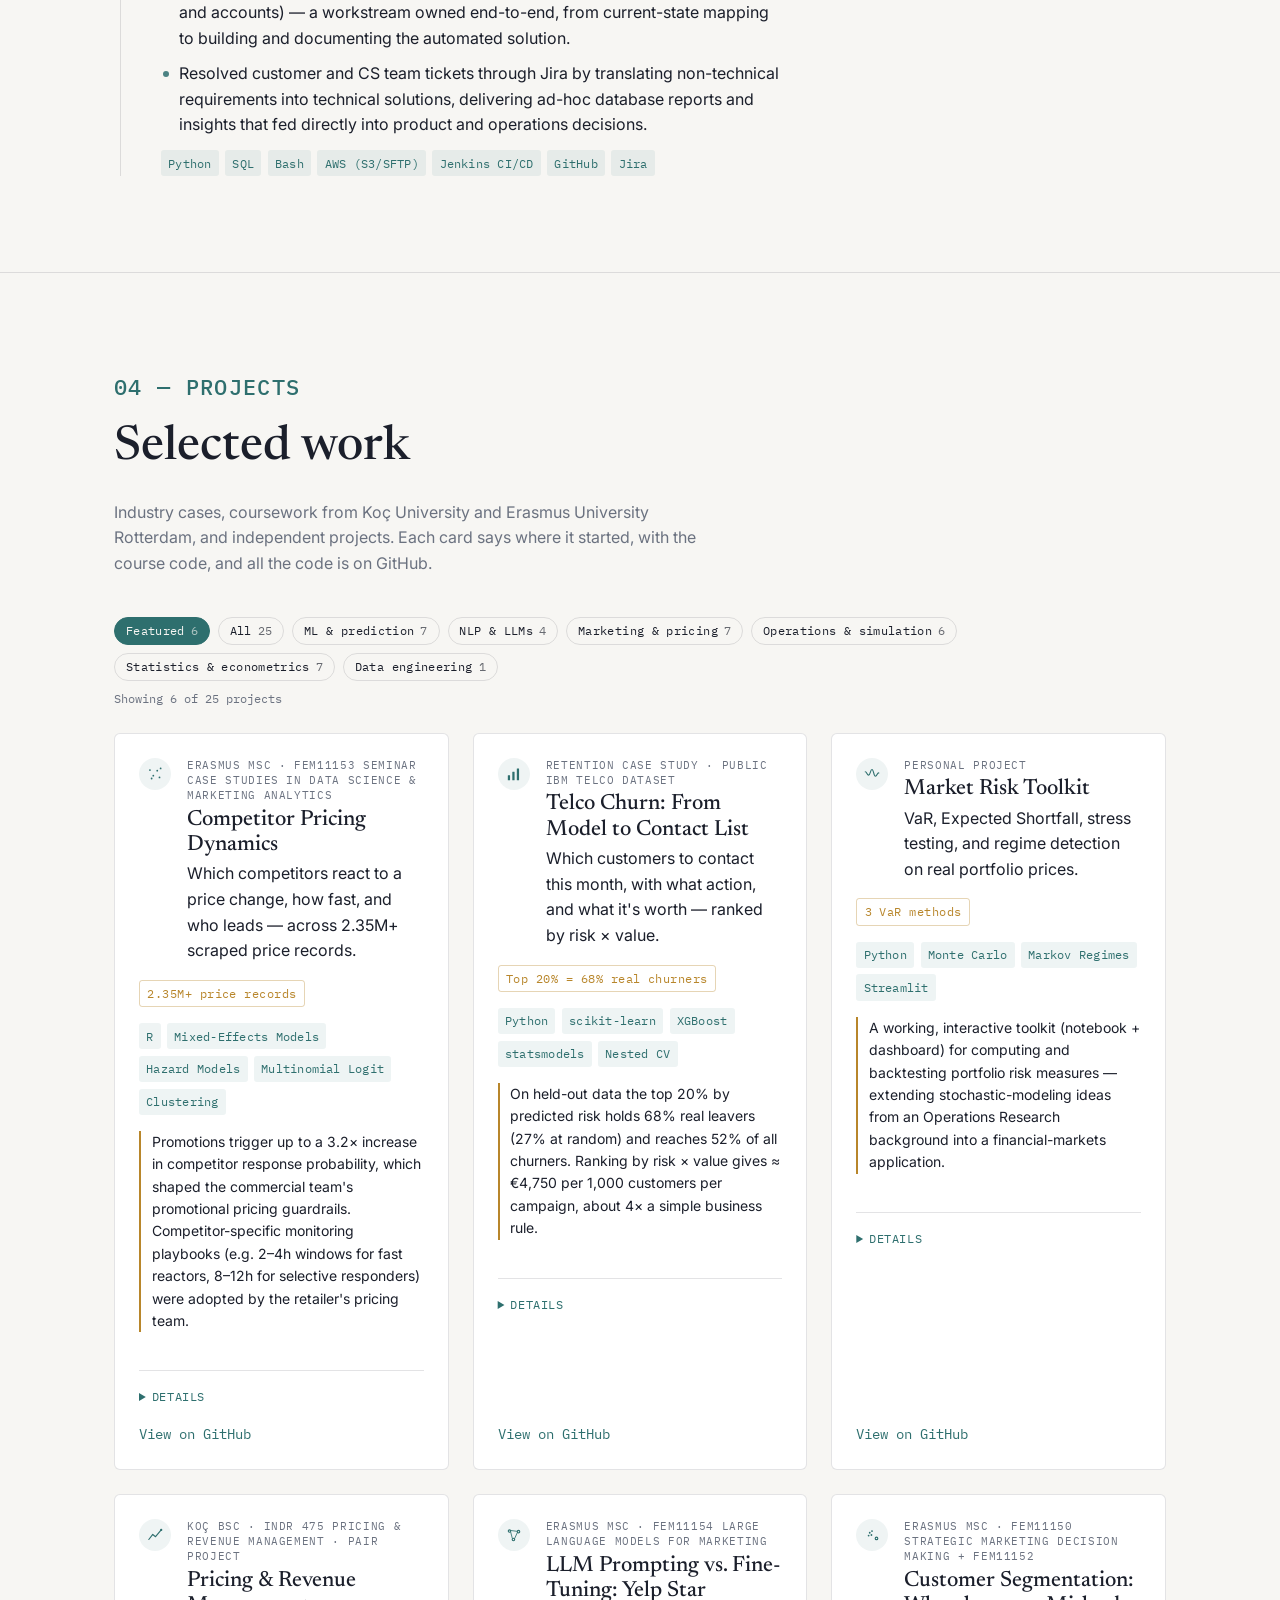
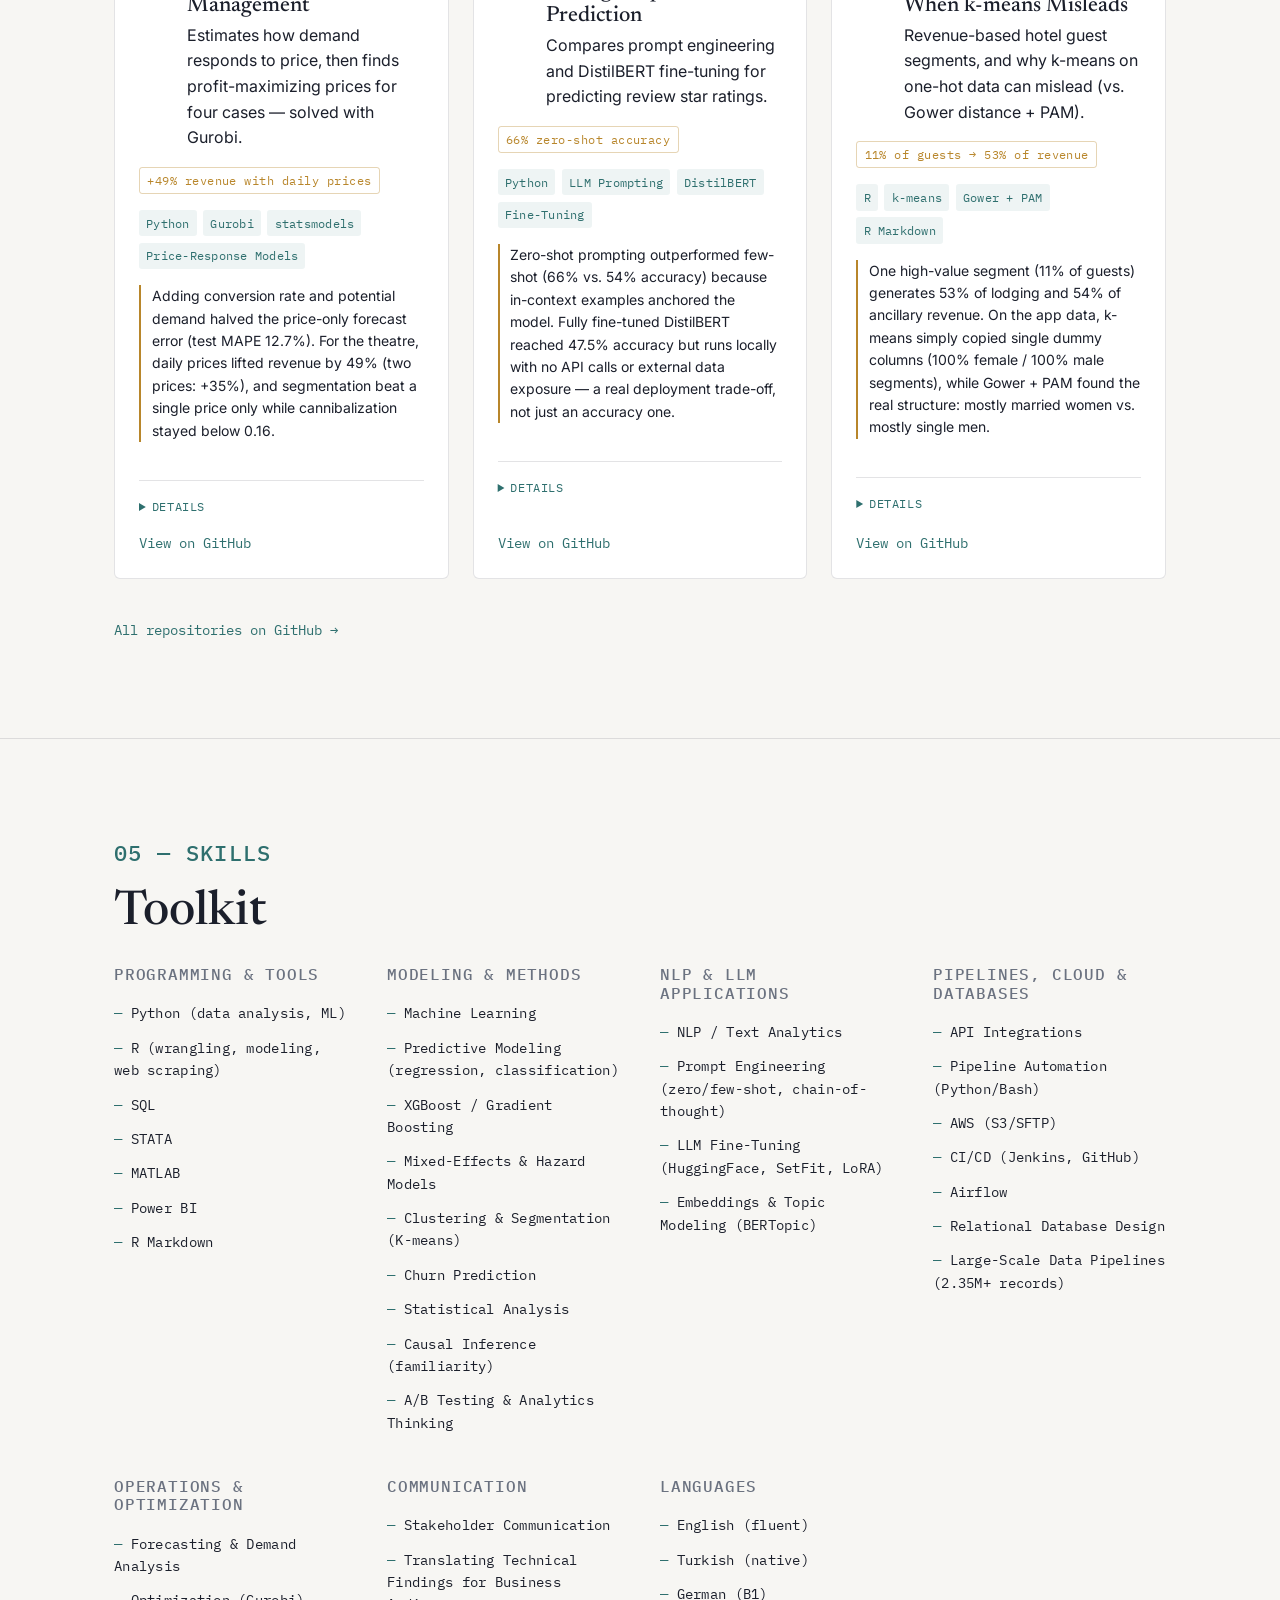
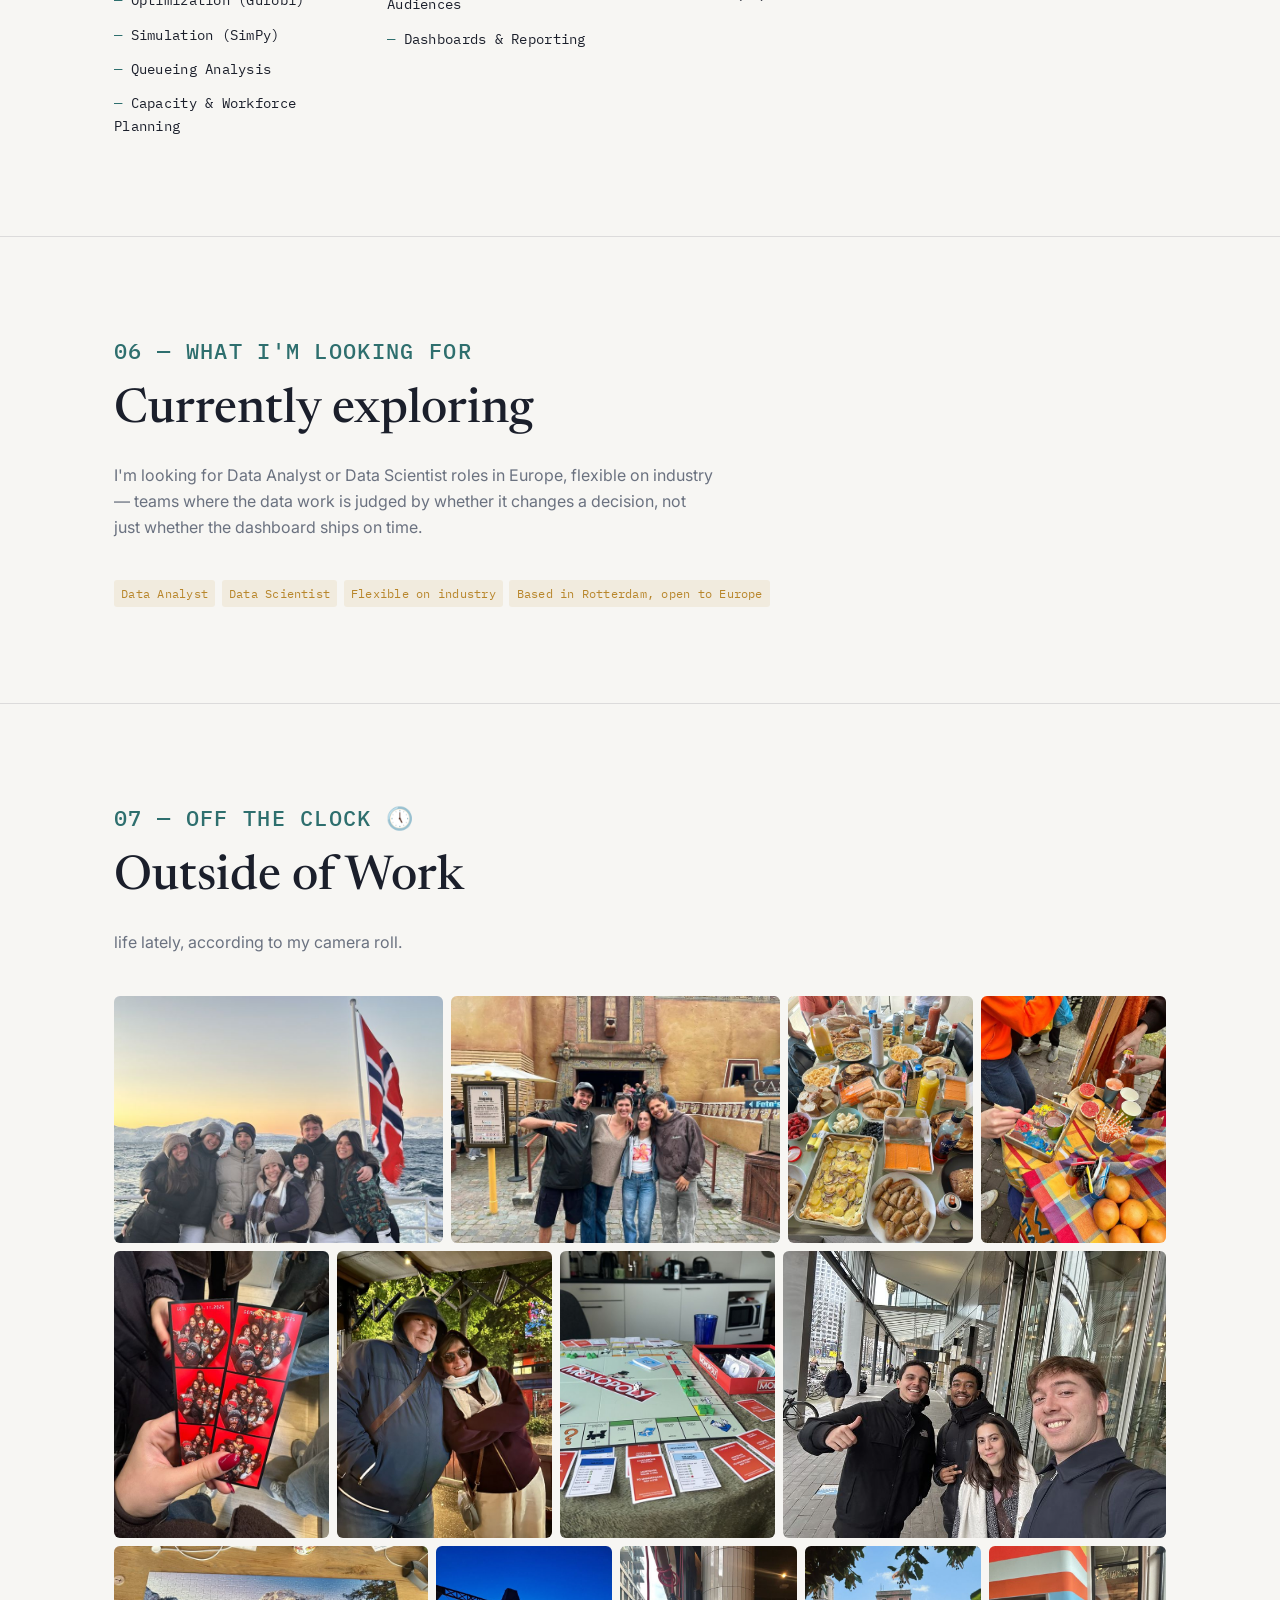
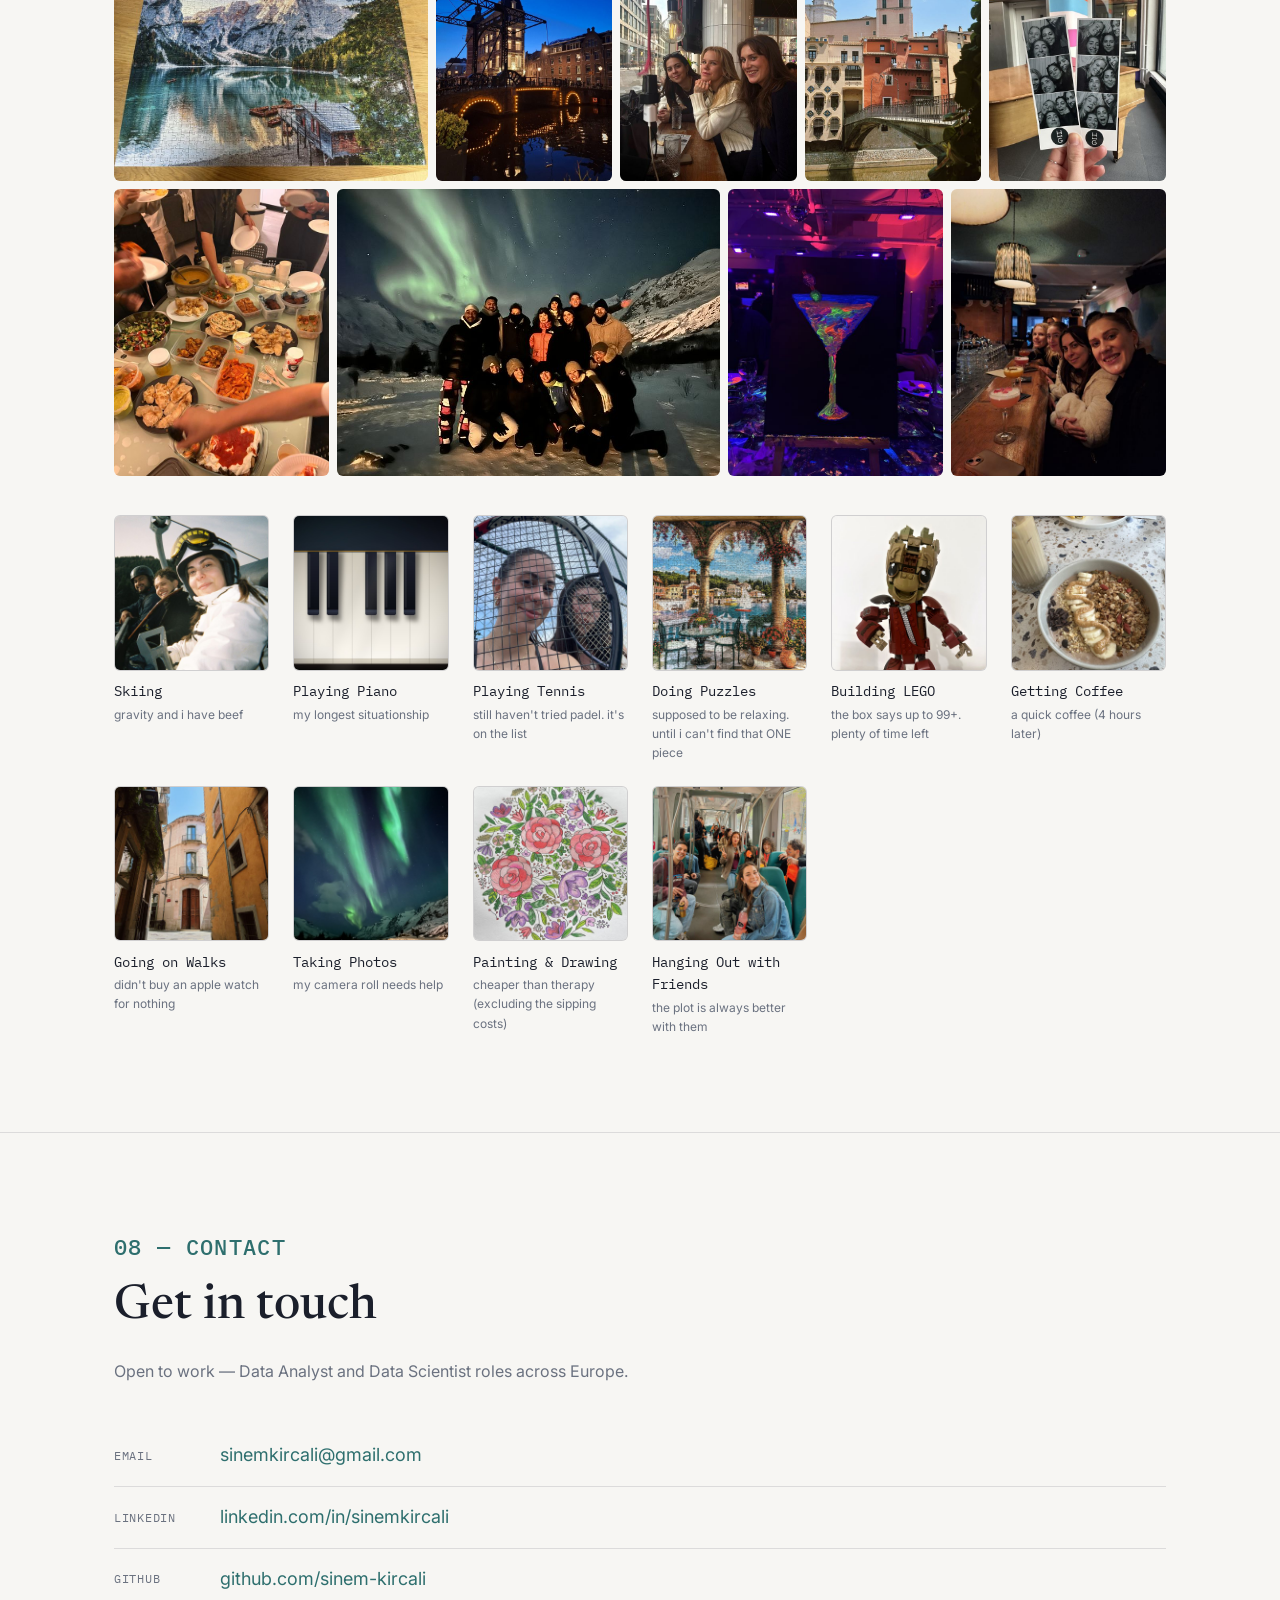
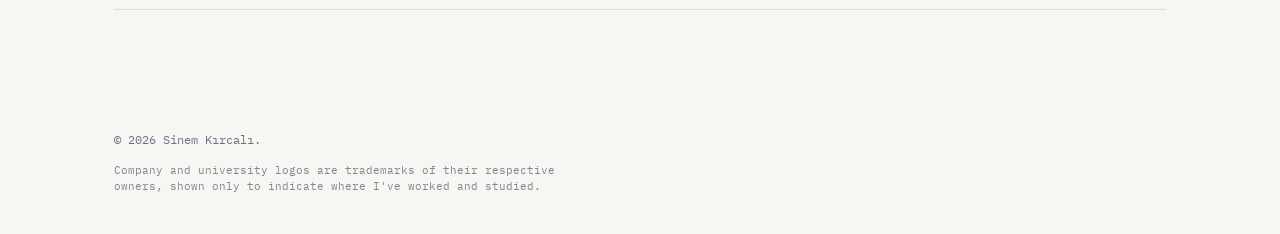
==== commit 14922ff7: "L'Oréal is a full-time role: E-Commerce Analyst Timeline title is now "E-Commerce Analyst, L'Oréal L" ====
--- a/index.html
+++ b/index.html
@@ -122,8 +122,8 @@
             decisions.
           </p>
           <p>
-            During internships at Mondelēz International and L'Oréal, I discovered how much I
-            enjoyed working with real consumer and e-commerce data — not just analyzing numbers,
+            During my internship at Mondelēz International and my role at L'Oréal, I discovered how
+            much I enjoyed working with real consumer and e-commerce data — not just analyzing numbers,
             but finding insights that could actually influence decisions.
           </p>
           <p>
@@ -327,7 +327,7 @@
             <div class="timeline-head">
               <div class="timeline-head-text">
                 <h3>L'Oréal Turkey</h3>
-                <p class="timeline-role">E-Commerce Analytics Intern, L'Oréal Luxe Digital — Istanbul, Turkey</p>
+                <p class="timeline-role">E-Commerce Analyst, L'Oréal Luxe Digital — Istanbul, Turkey</p>
               </div>
               <img class="timeline-logo" src="assets/logos/loreal.svg" alt="" width="150" height="40" loading="lazy">
             </div>
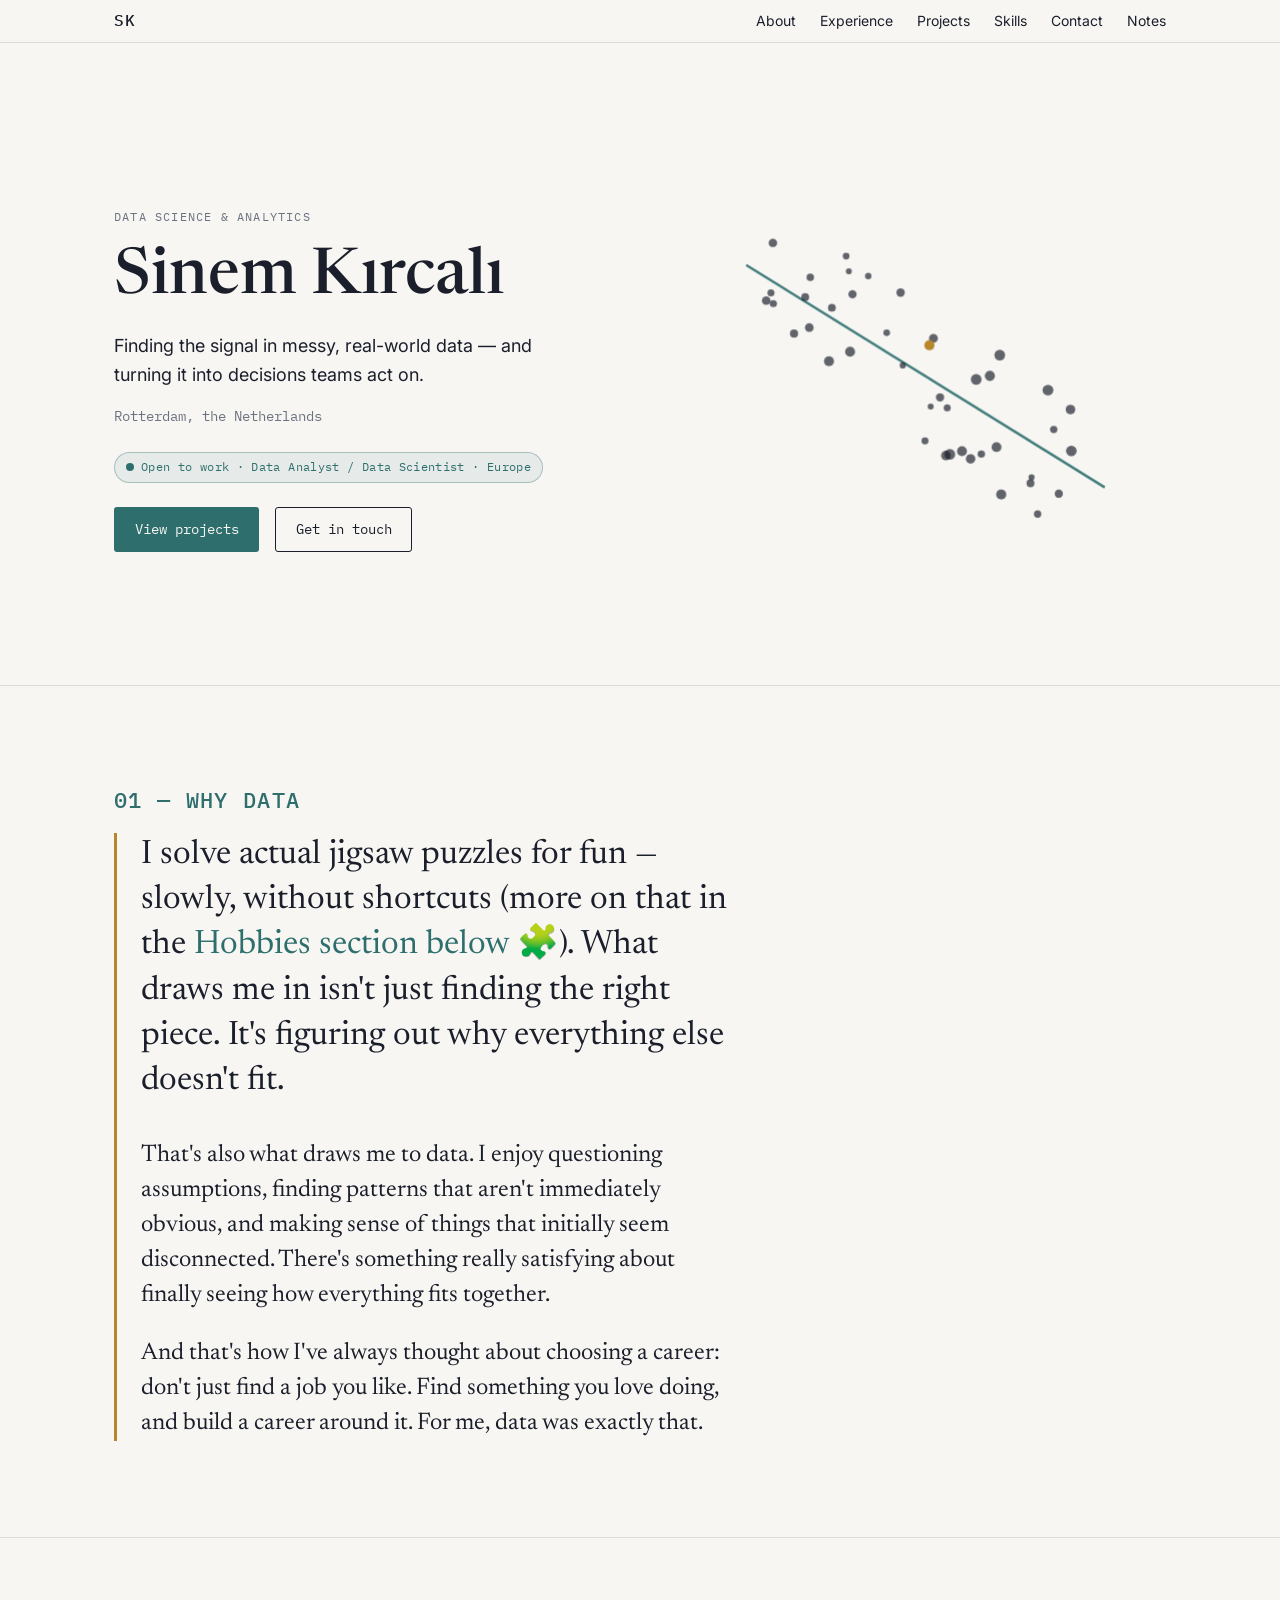
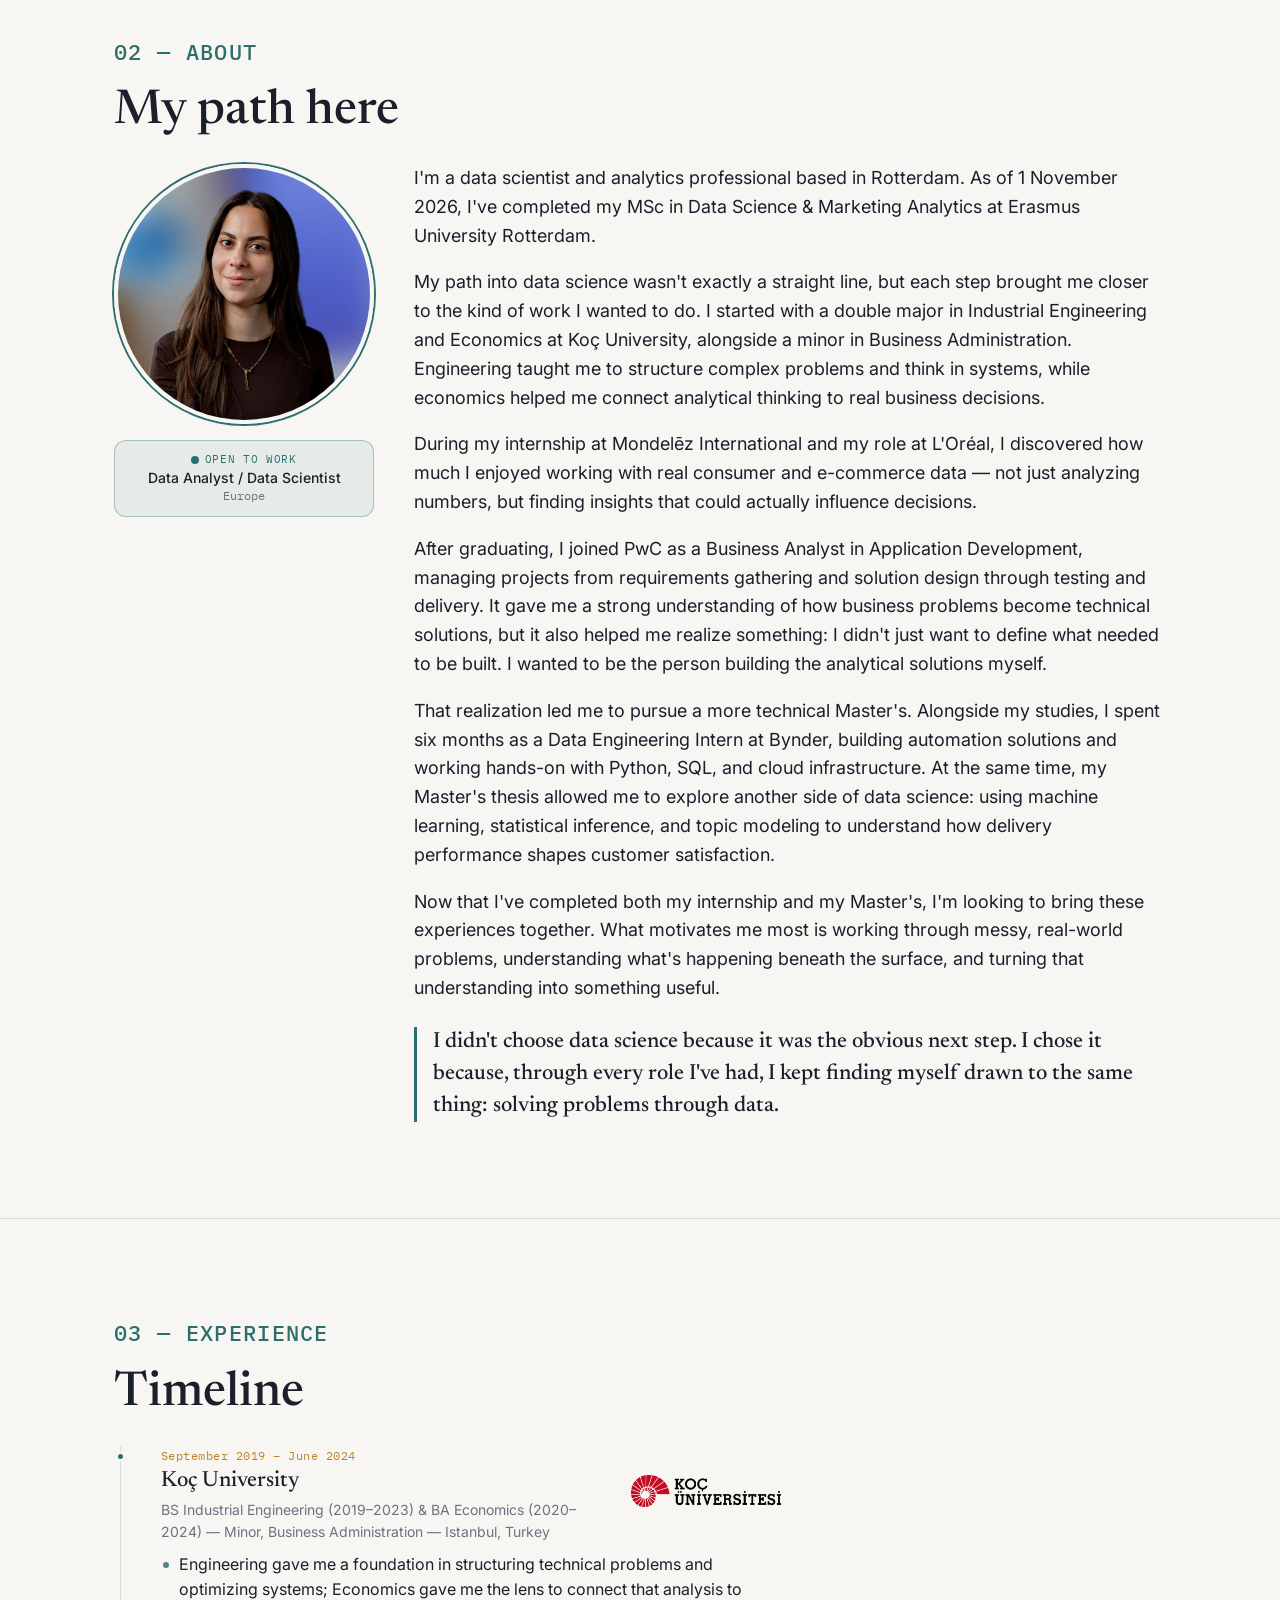
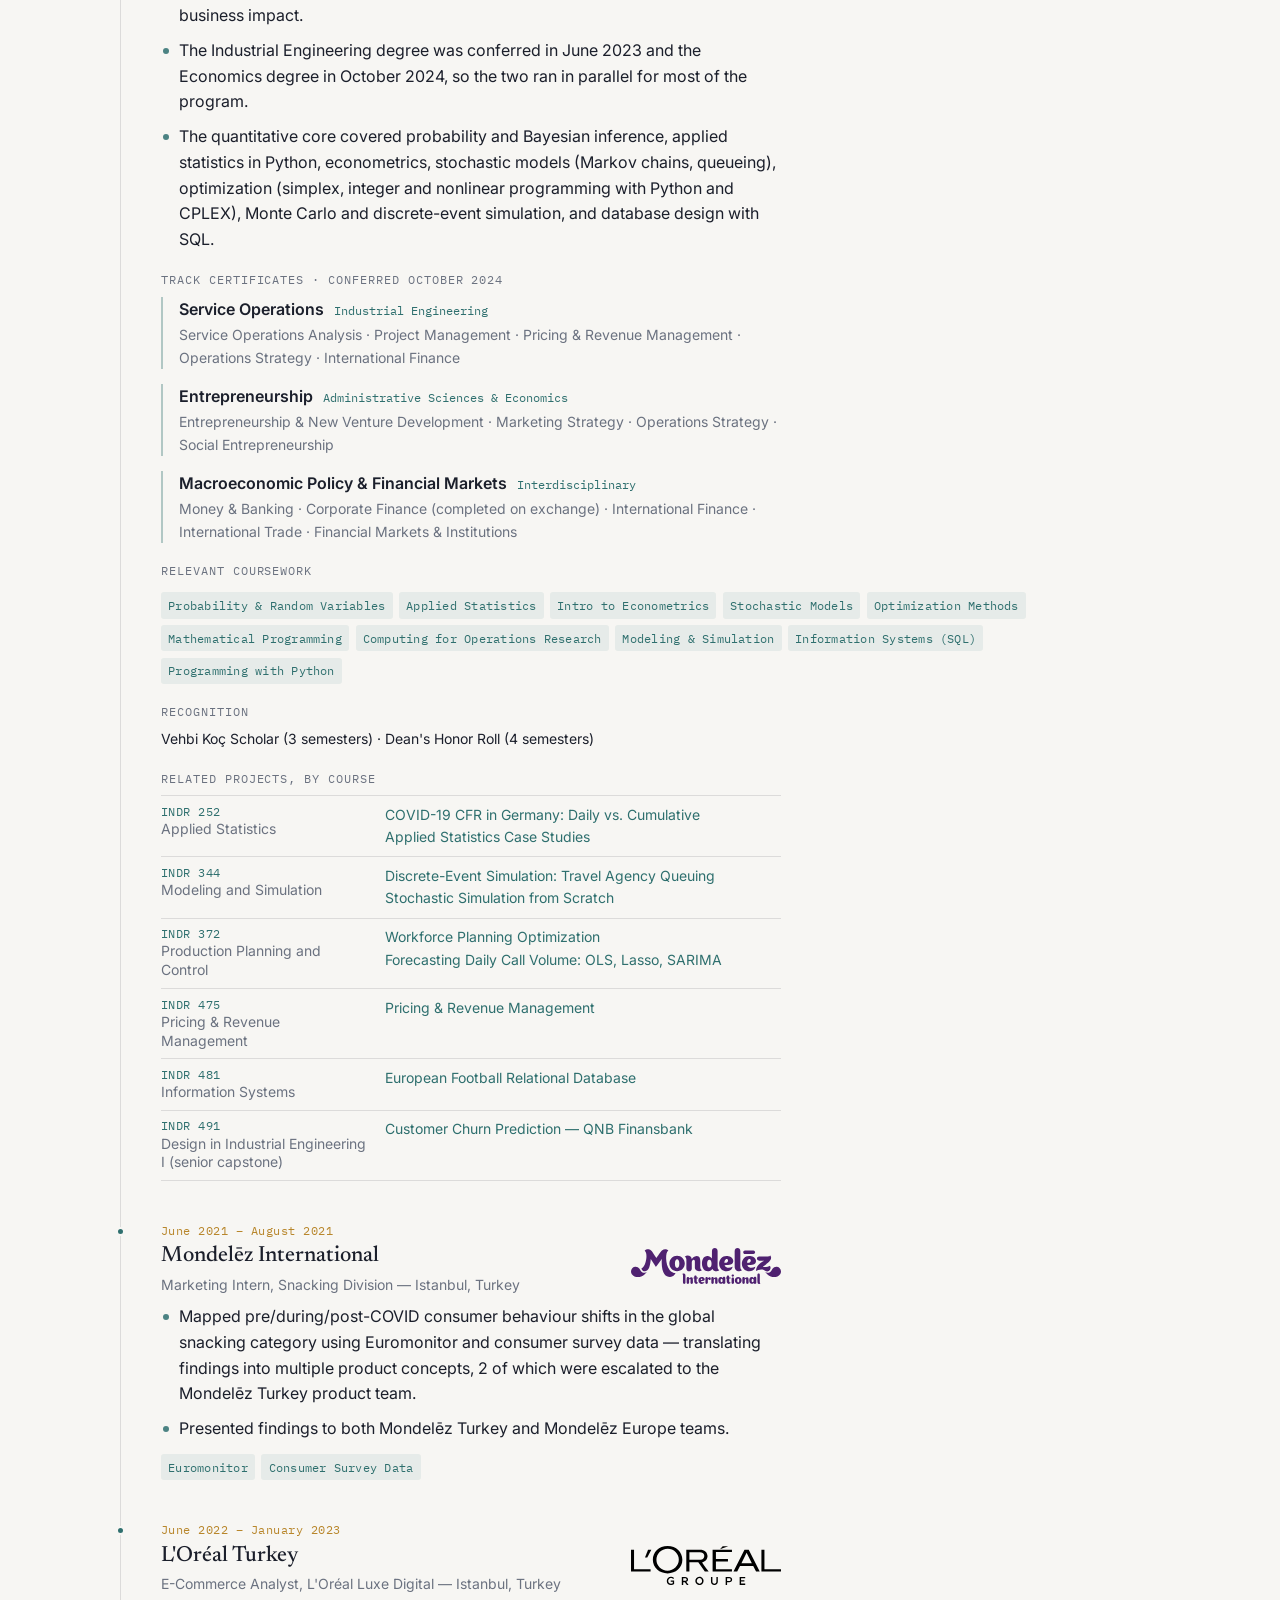
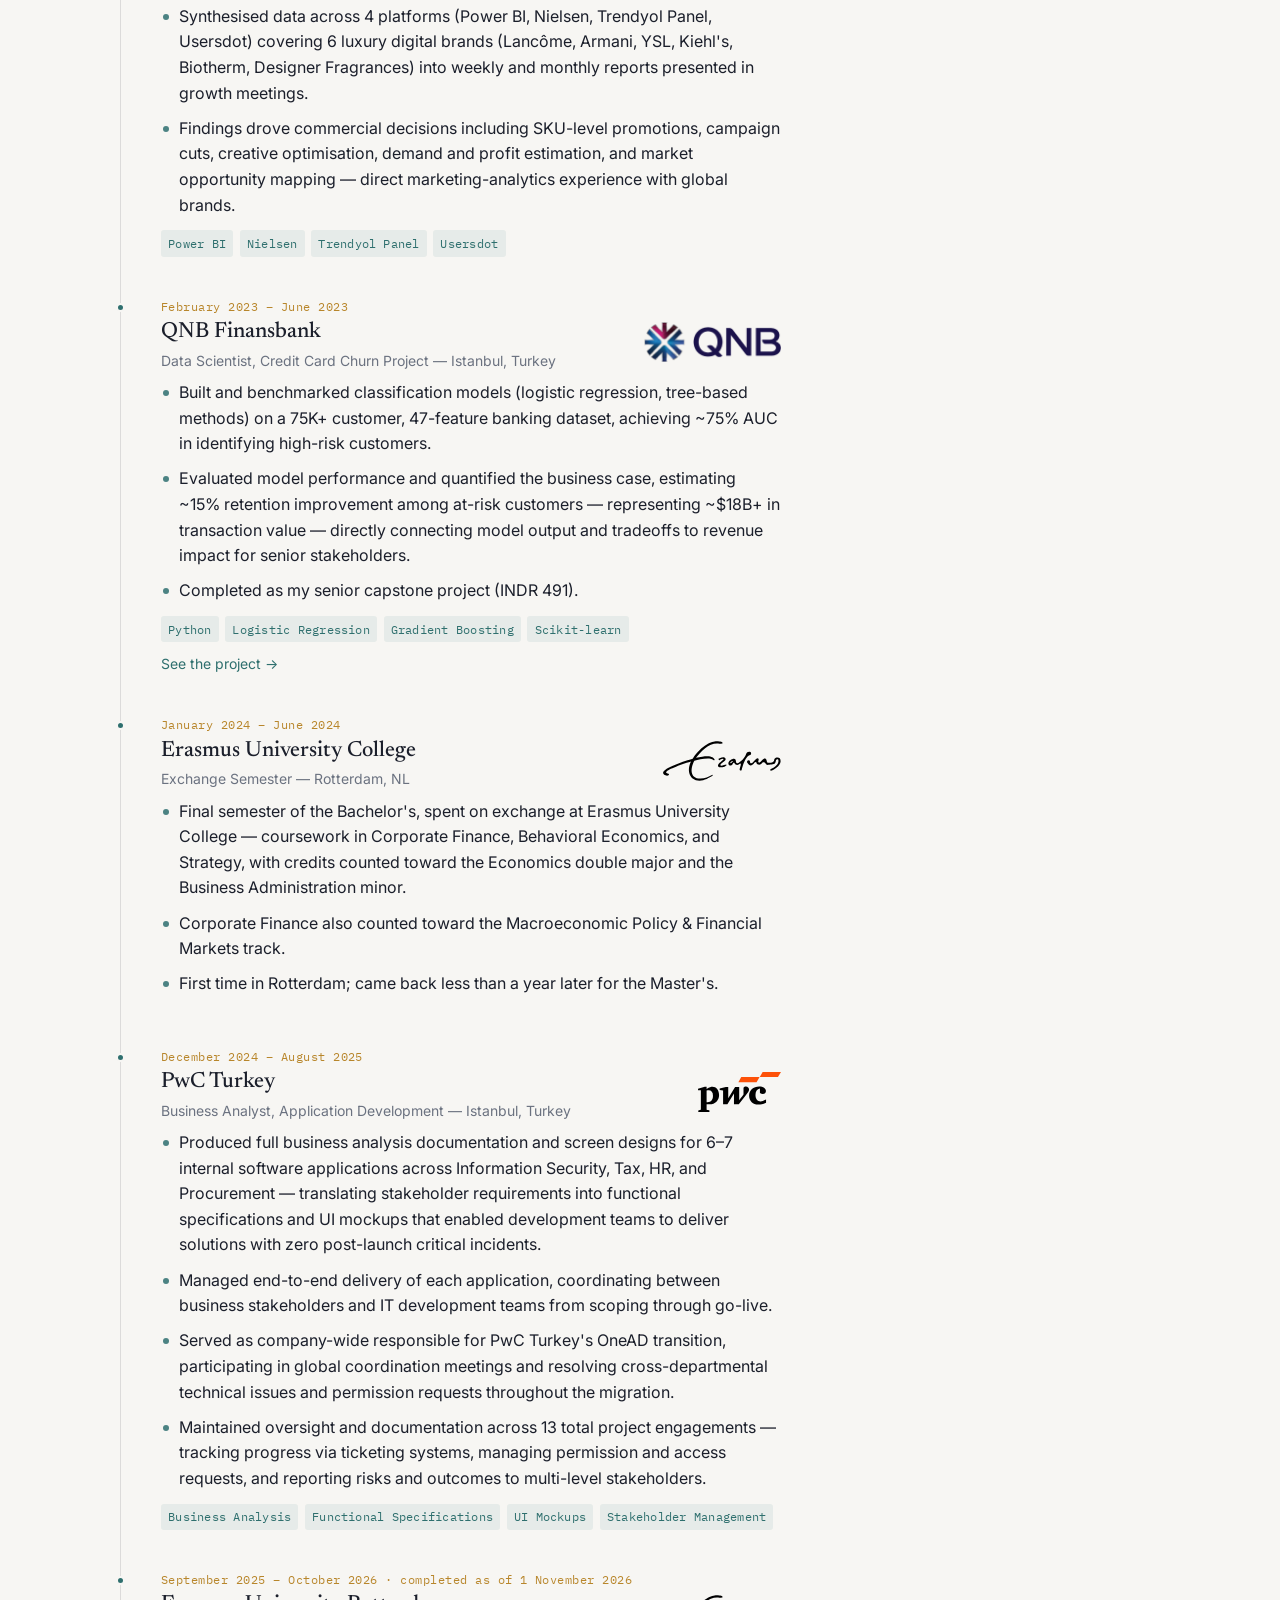
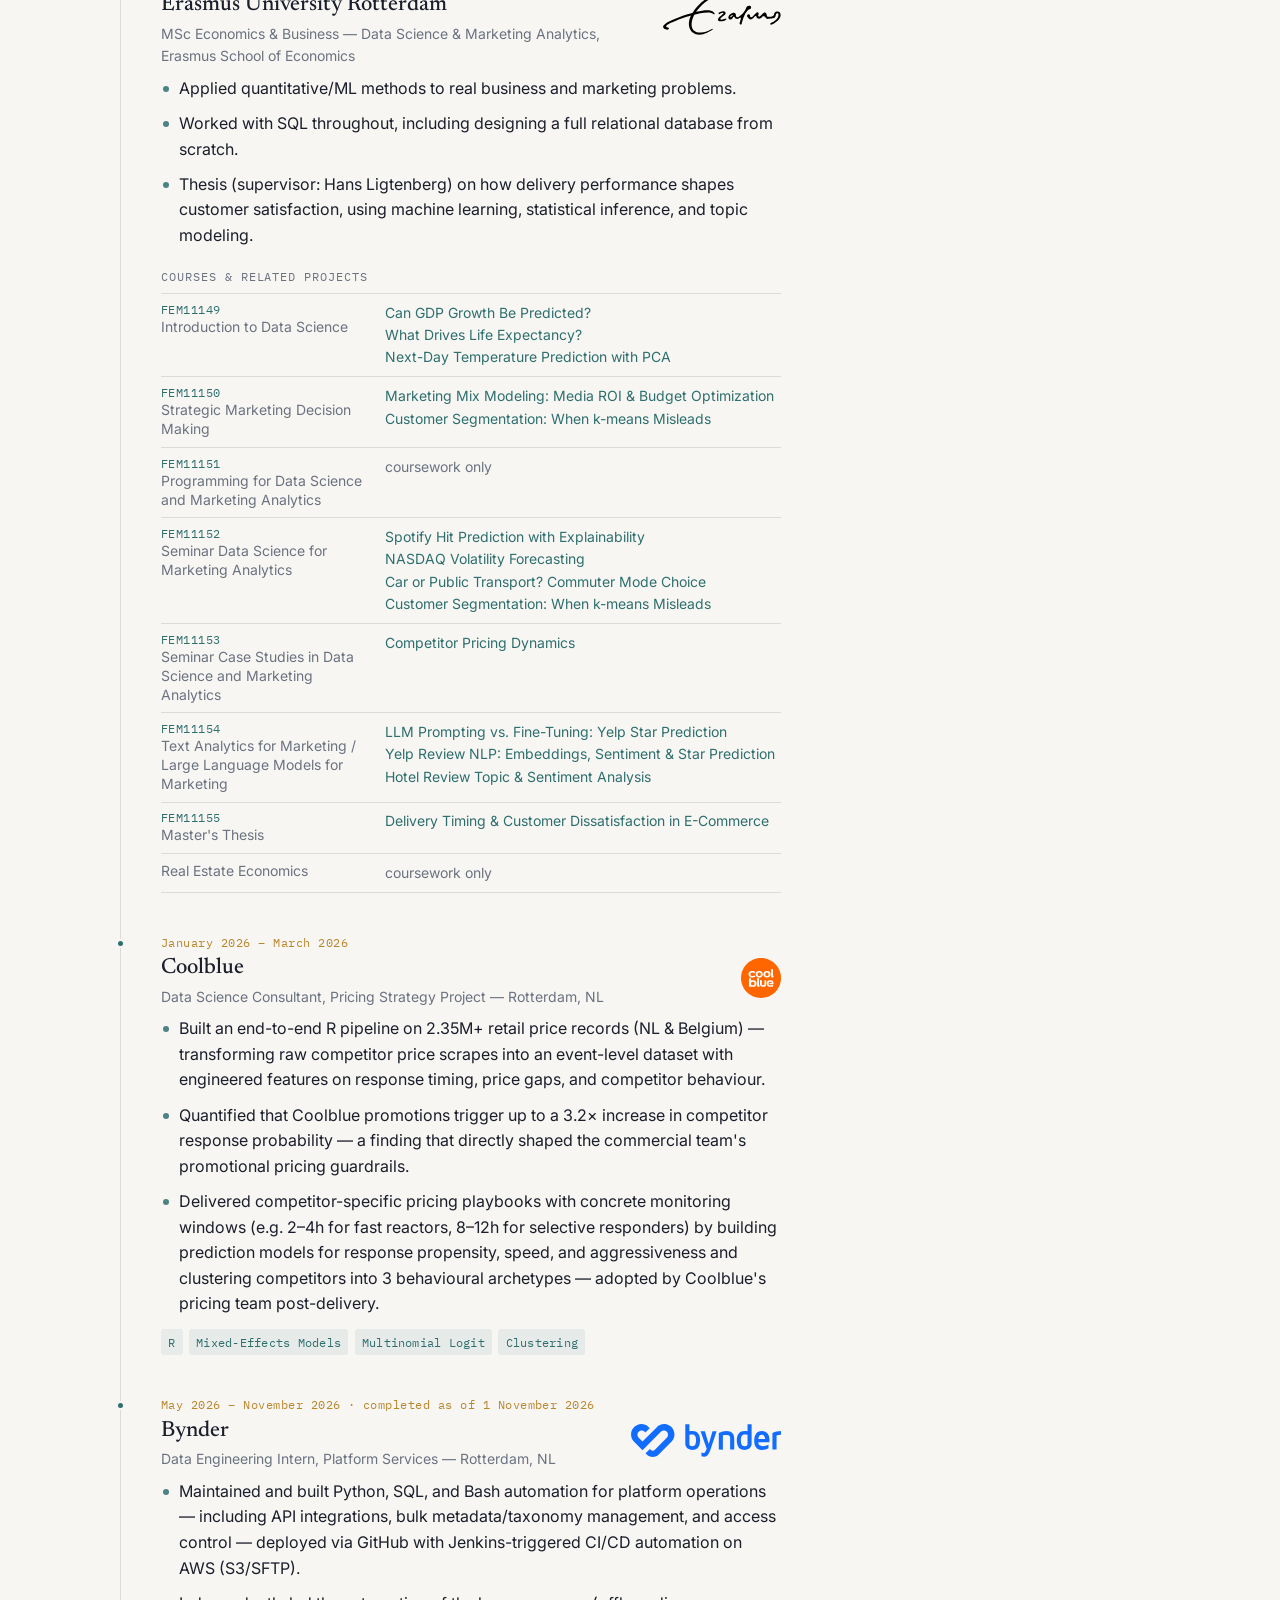
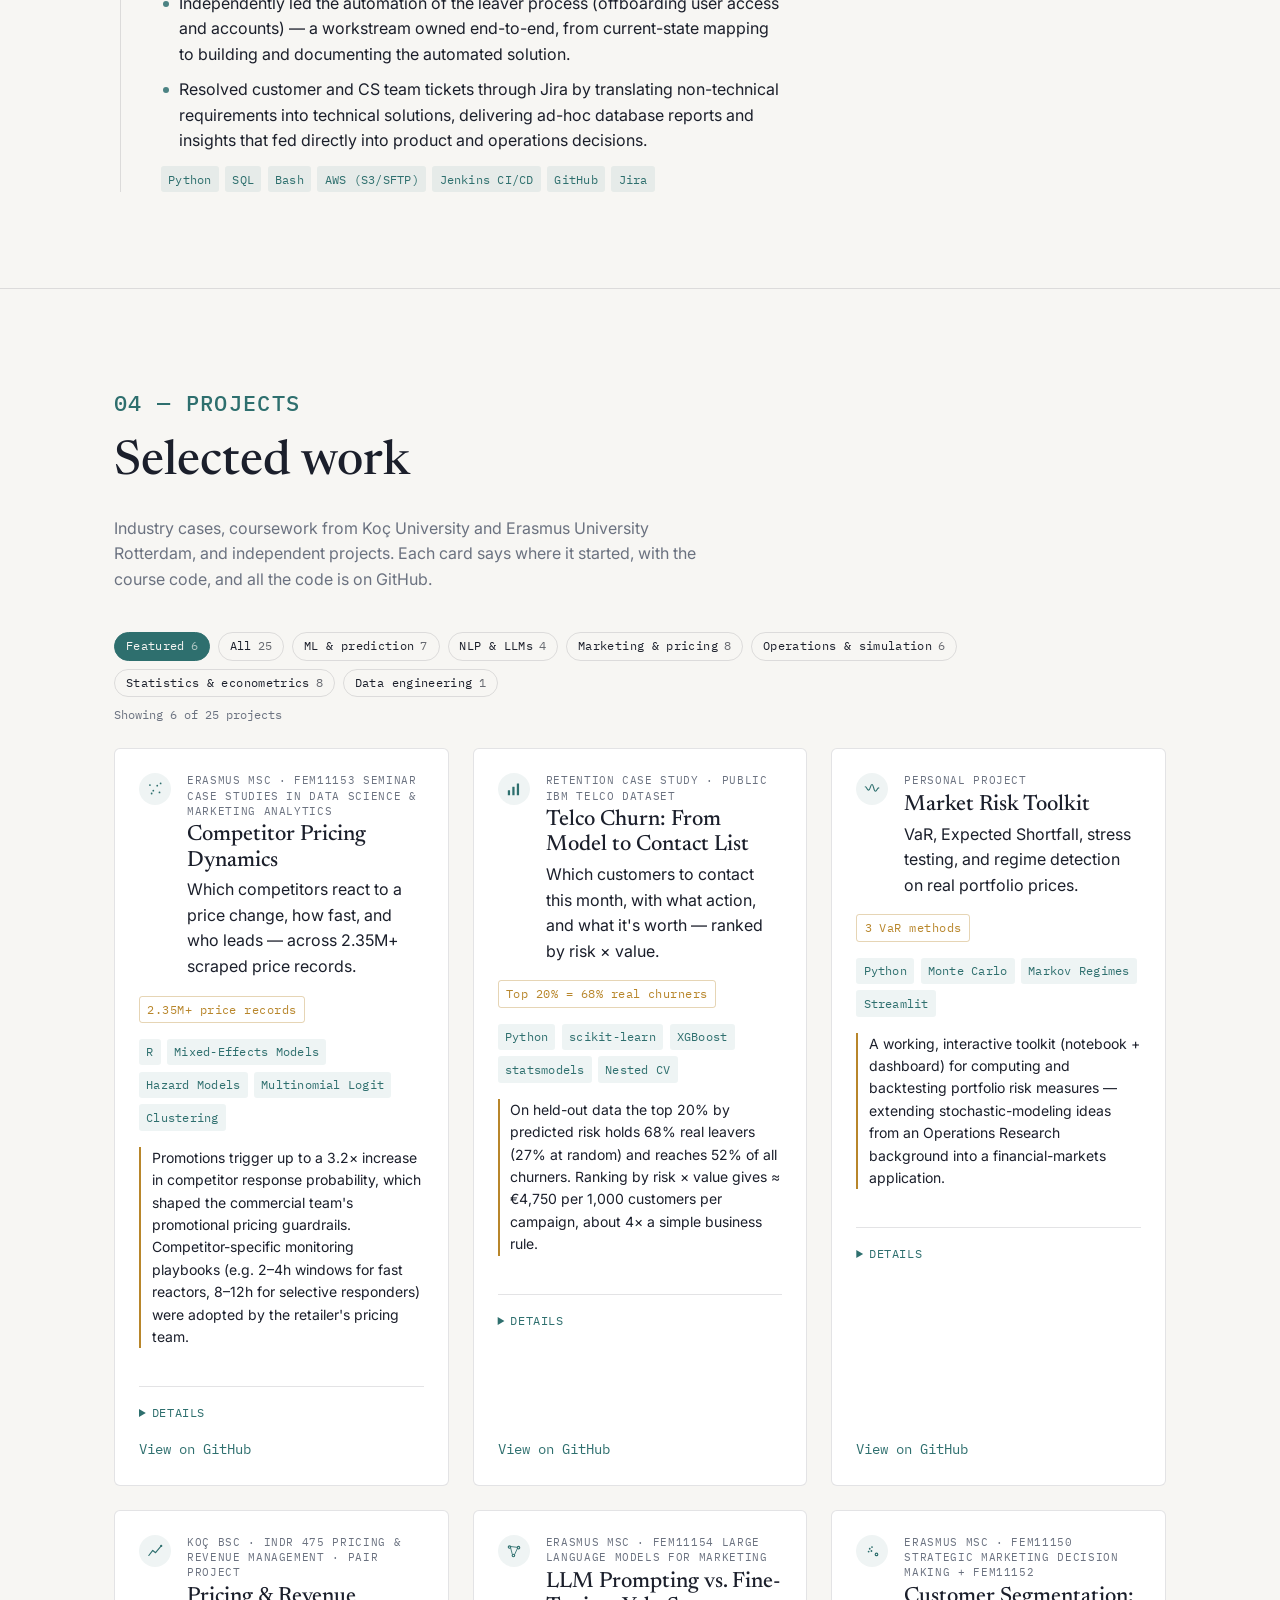
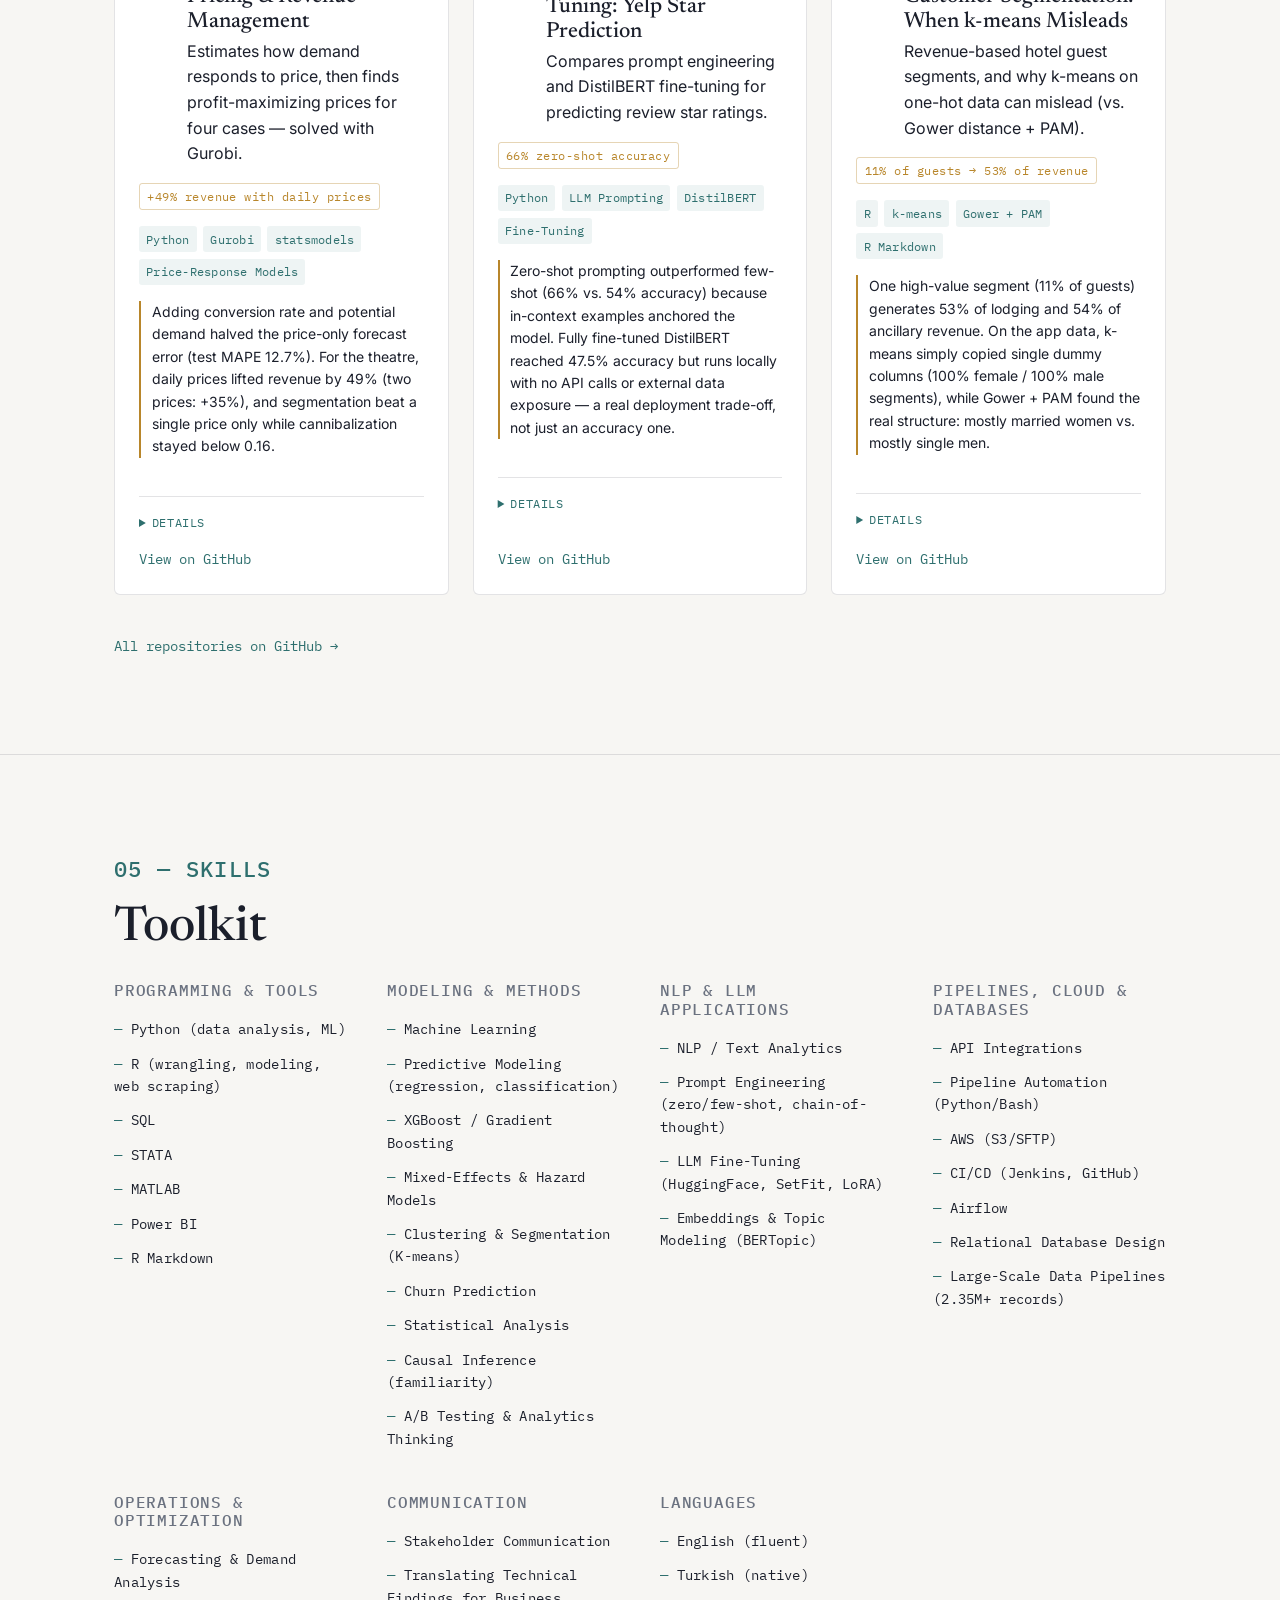
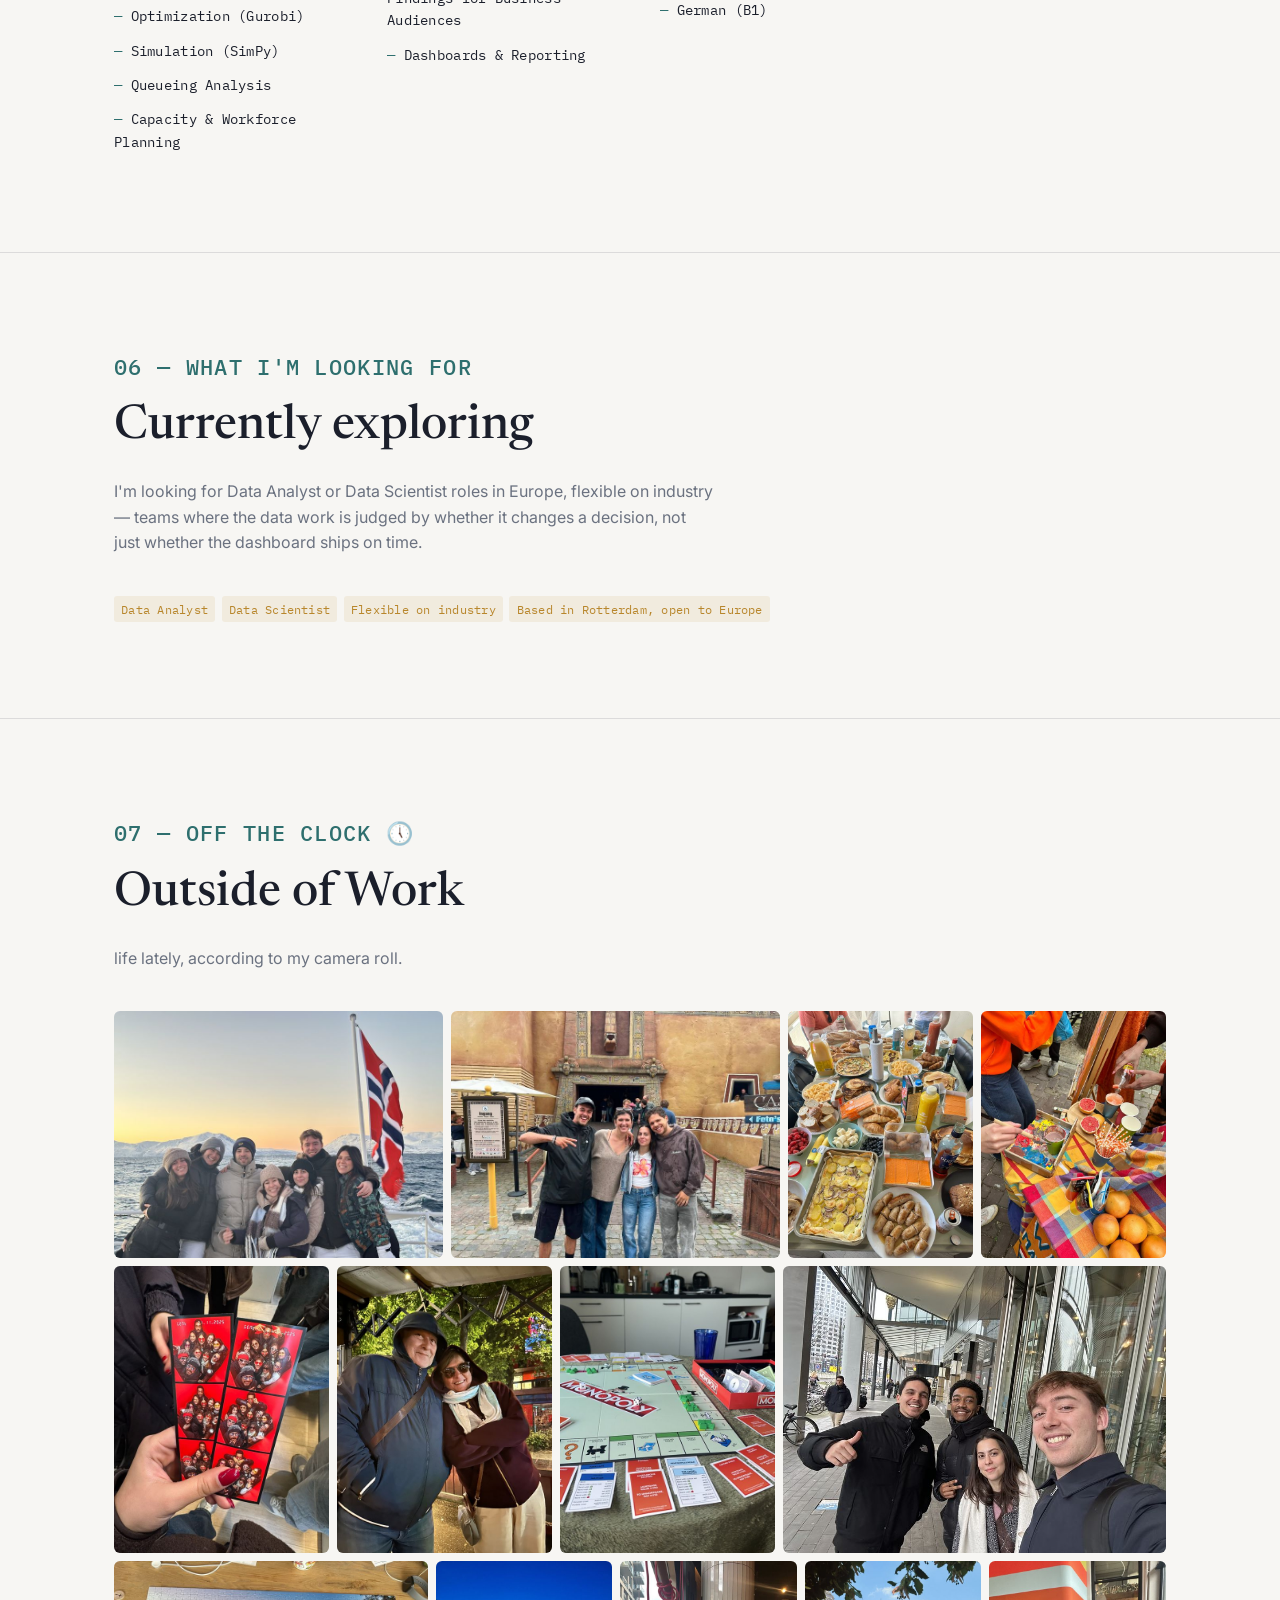
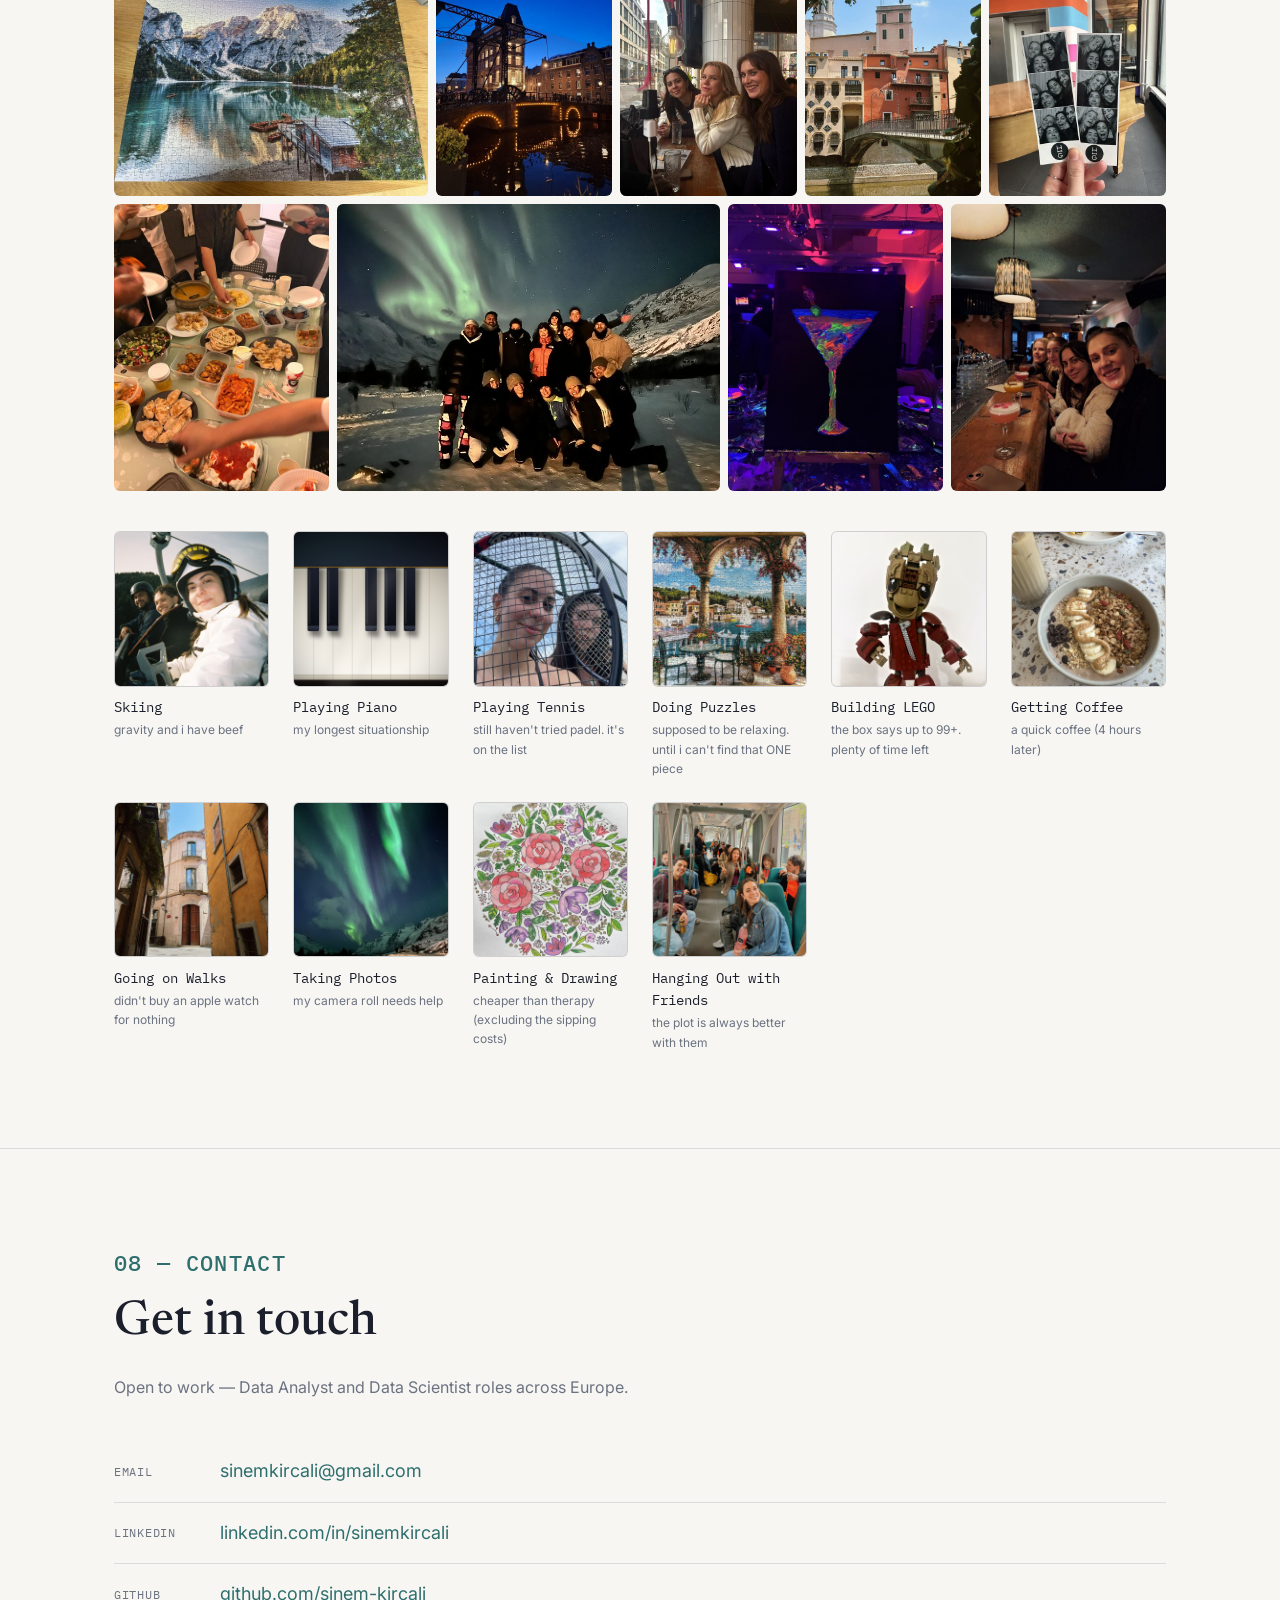
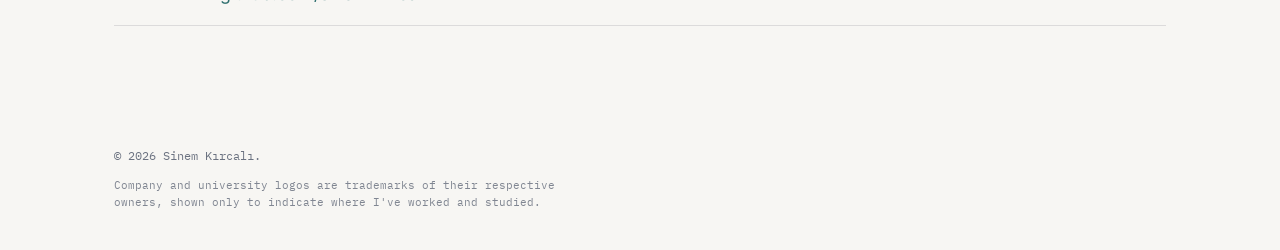
==== commit 30adfeb0: "Thesis goes live: full card with data, theory, results and implications The thesis repository is pub" ====
--- a/index.html
+++ b/index.html
@@ -483,7 +483,7 @@
                 database from scratch.
               </li>
               <li>
-                Thesis (supervisor: Sara Bagheri) on how delivery performance shapes
+                Thesis (supervisor: Hans Ligtenberg) on how delivery performance shapes
                 customer satisfaction, using machine learning, statistical inference,
                 and topic modeling.
               </li>
@@ -537,7 +537,7 @@
               <li>
                 <span class="course-label"><span class="course-code">FEM11155</span>Master's Thesis</span>
                 <span class="course-links">
-                  <a href="#project-master-thesis">Master's Thesis — Delivery Performance &amp; Customer Satisfaction</a>
+                  <a href="#project-master-thesis">Delivery Timing &amp; Customer Dissatisfaction in E-Commerce</a>
                 </span>
               </li>
               <li>
--- a/css/style.css
+++ b/css/style.css
@@ -718,6 +718,7 @@
 .projects-grid {
   display: grid;
   grid-template-columns: repeat(auto-fit, minmax(300px, 1fr));
+  grid-auto-flow: dense; /* later cards fill the cells left beside a full-row card */
   gap: var(--space-3);
 }
 
@@ -998,6 +999,38 @@
 .project-details dd {
   margin: 0.25em 0 0;
   font-size: var(--fs-sm);
+}
+
+.project-details dd ul {
+  margin: 0;
+  padding-left: 1.1em;
+  list-style: disc;
+}
+
+.project-details dd li + li { margin-top: 0.5em; }
+
+.project-details dd strong { font-weight: 600; }
+
+/* A card with extra detail sections (the thesis) takes the whole row and sets
+   its details in two columns once there is room. */
+.project-card-wide { grid-column: 1 / -1; }
+
+.project-card-wide .project-summary,
+.project-card-wide .project-outcome { max-width: 72ch; }
+
+@media (min-width: 900px) {
+  .project-card-wide .project-details dl {
+    column-count: 2;
+    column-gap: var(--space-4);
+  }
+
+  .project-card-wide .project-details dl > div {
+    break-inside: avoid;
+    margin-bottom: 0.75em;
+  }
+
+  /* spacing comes from the block's bottom margin here, so both columns start on the same line */
+  .project-card-wide .project-details dt { margin-top: 0; }
 }
 
 .project-links {
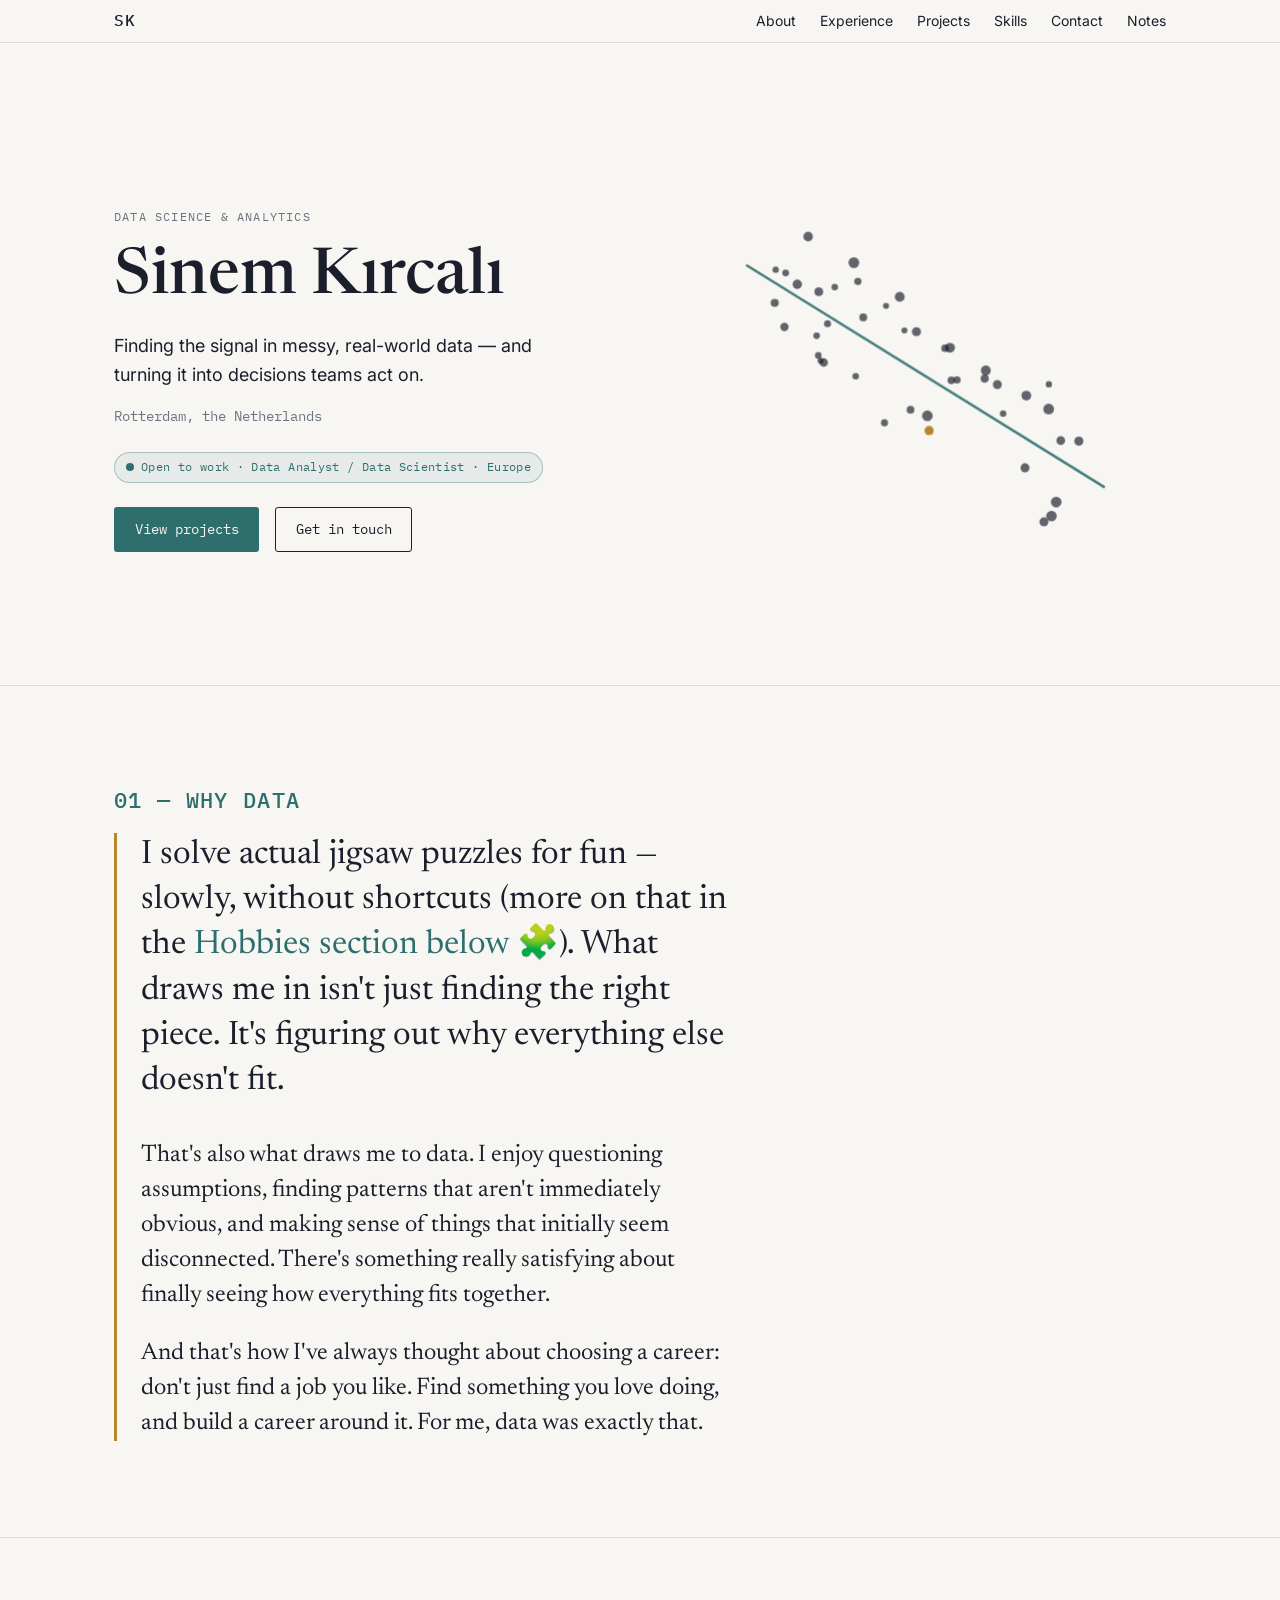
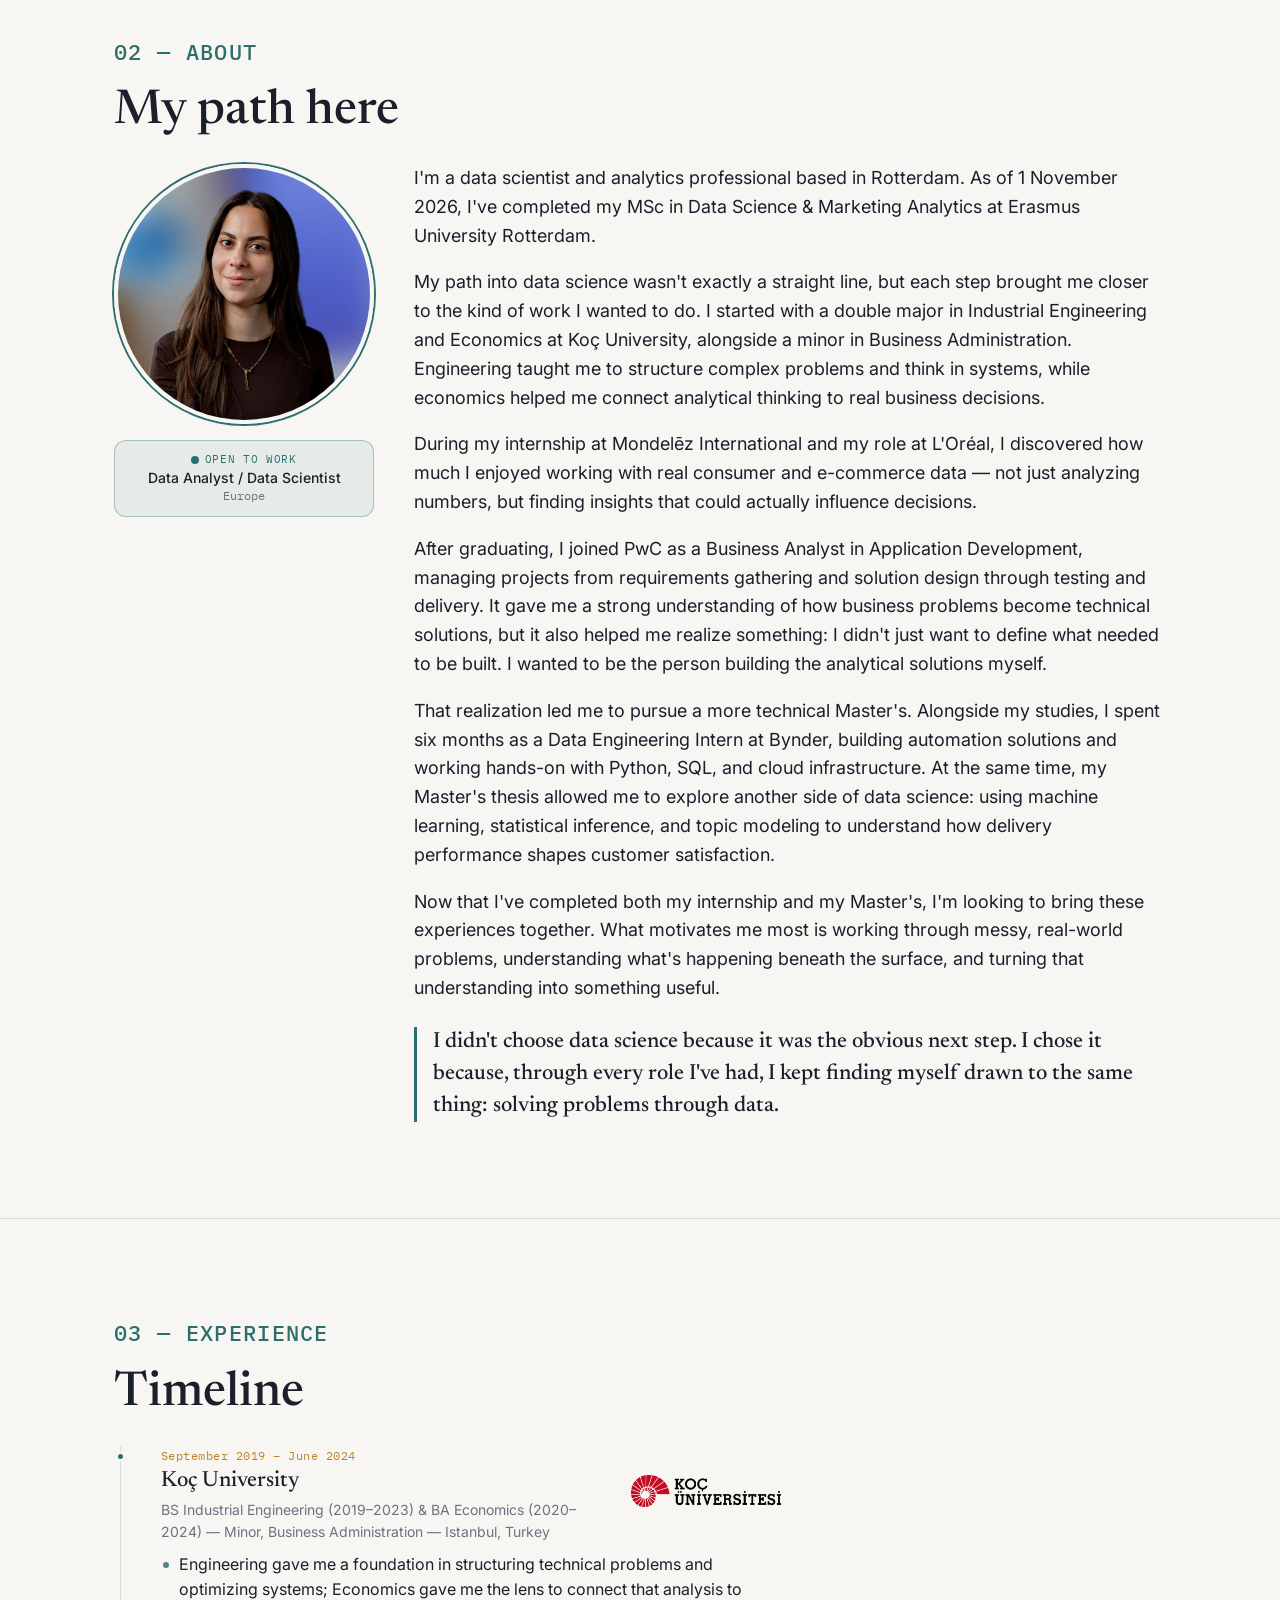
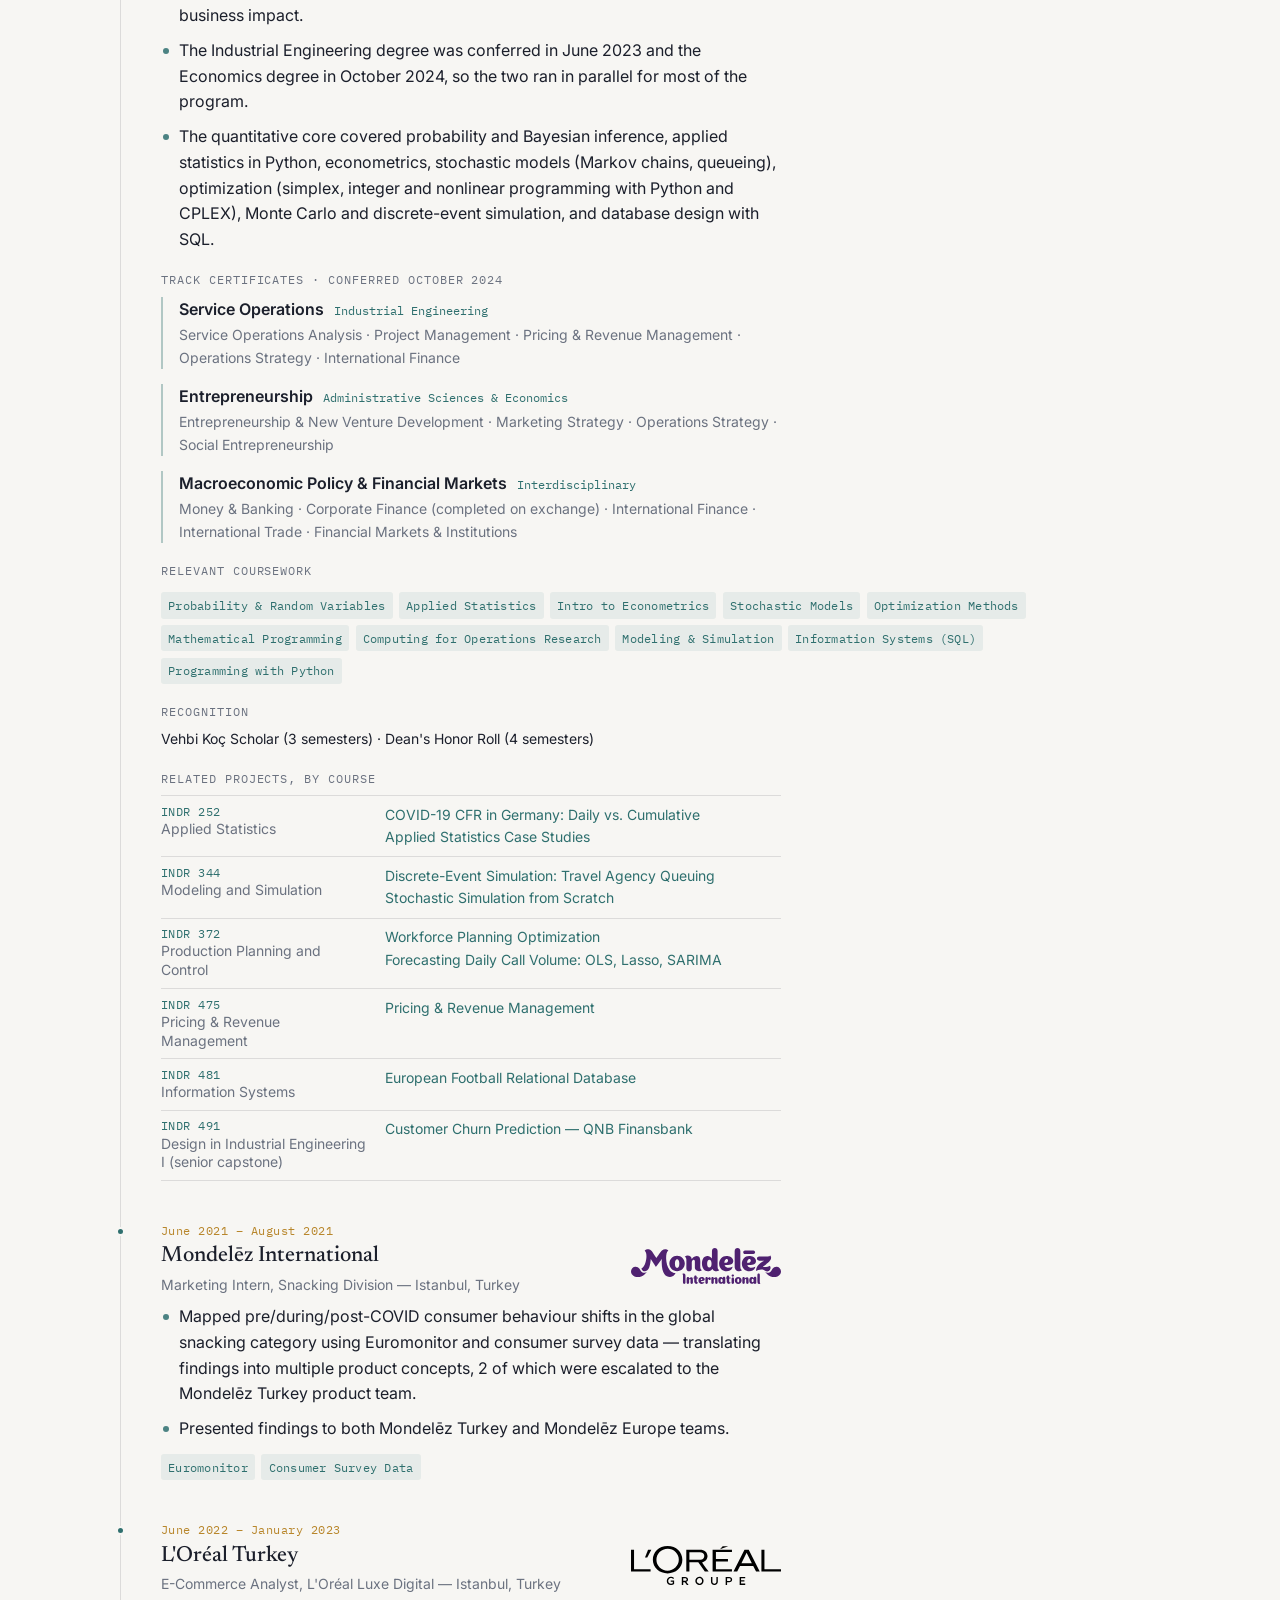
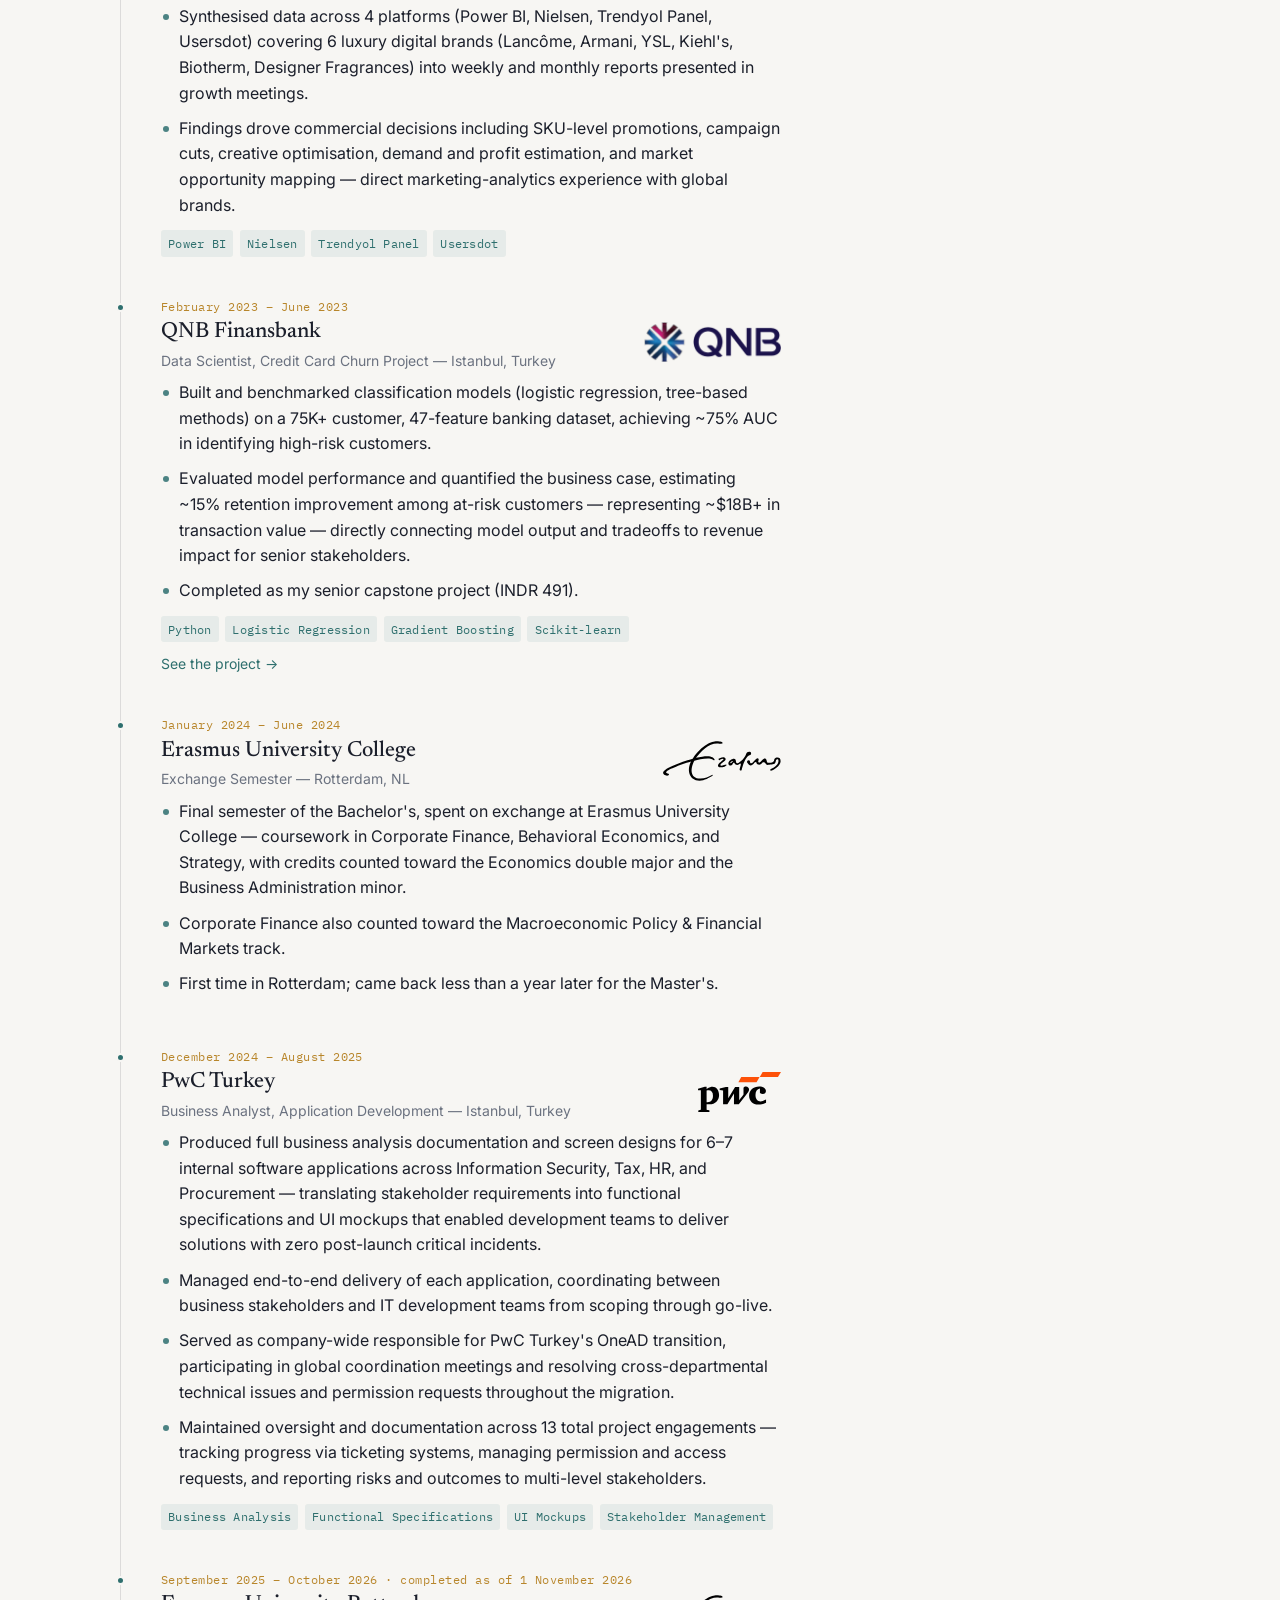
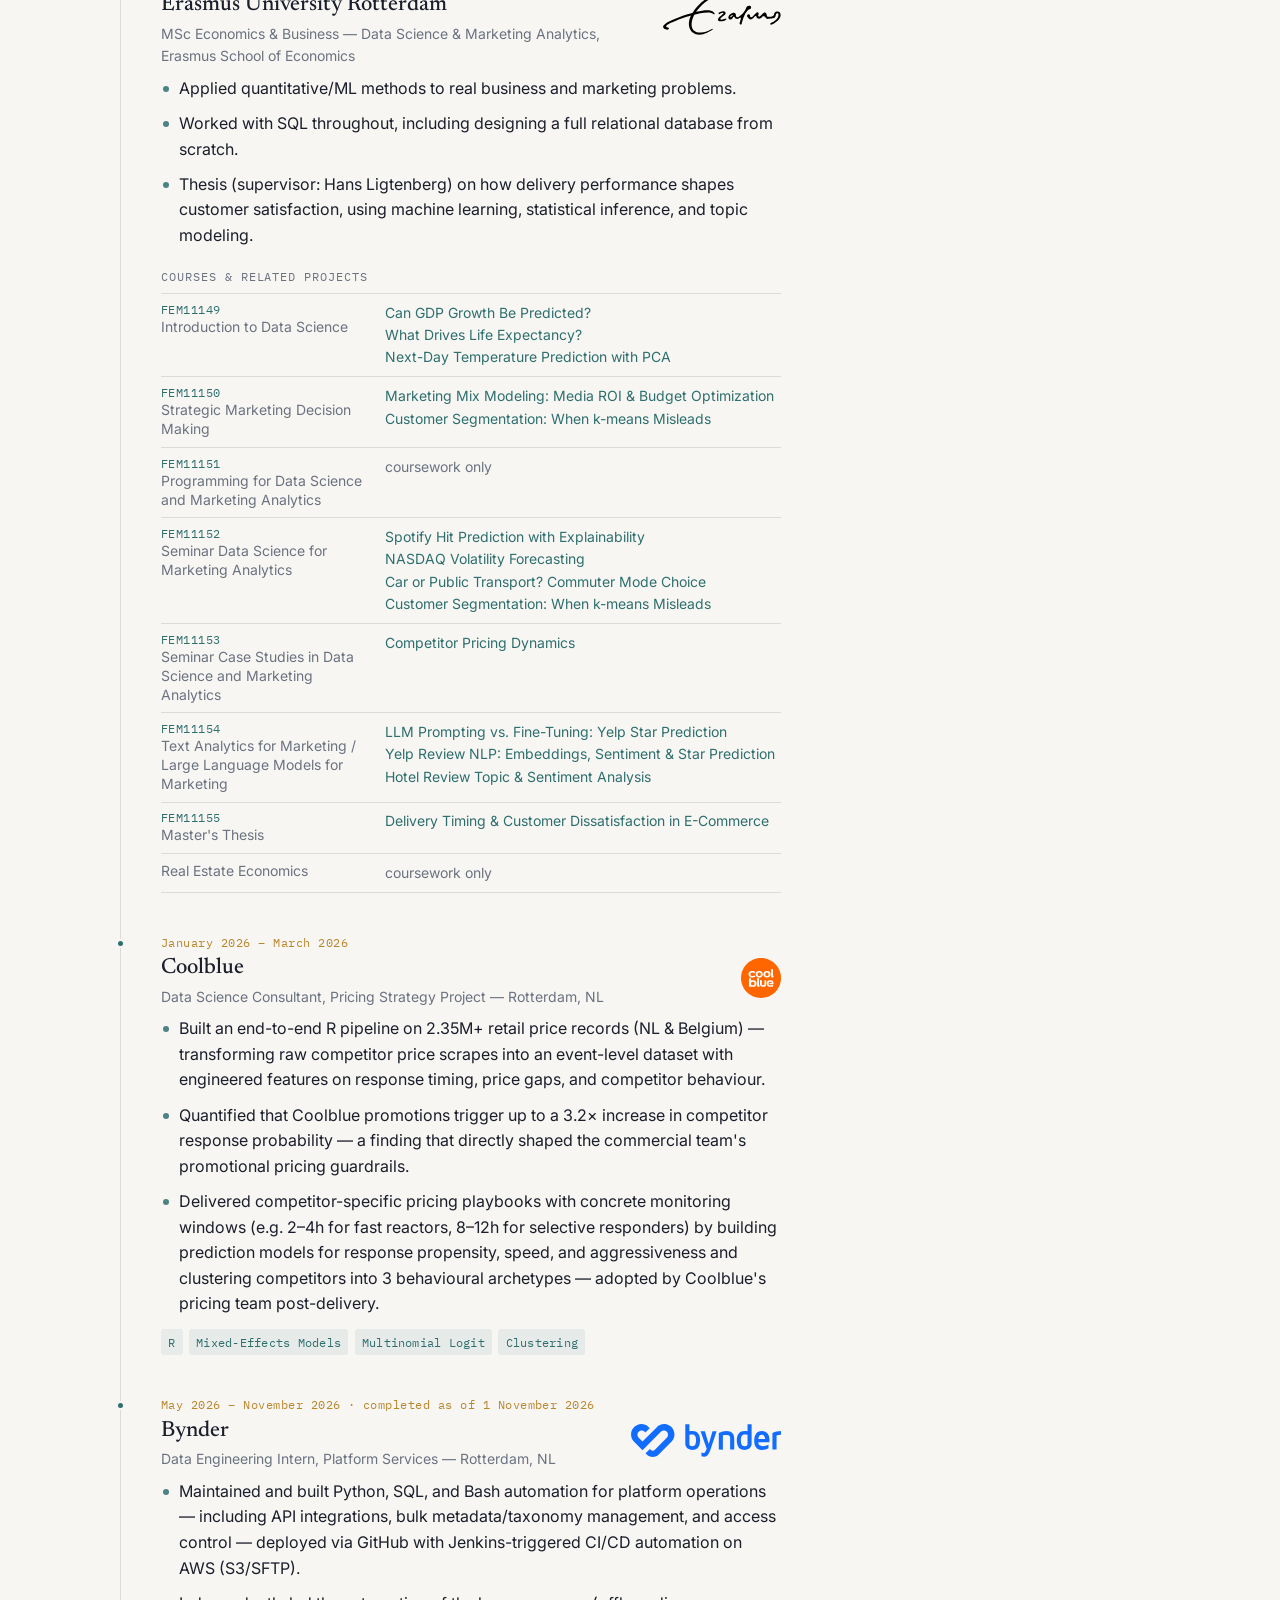
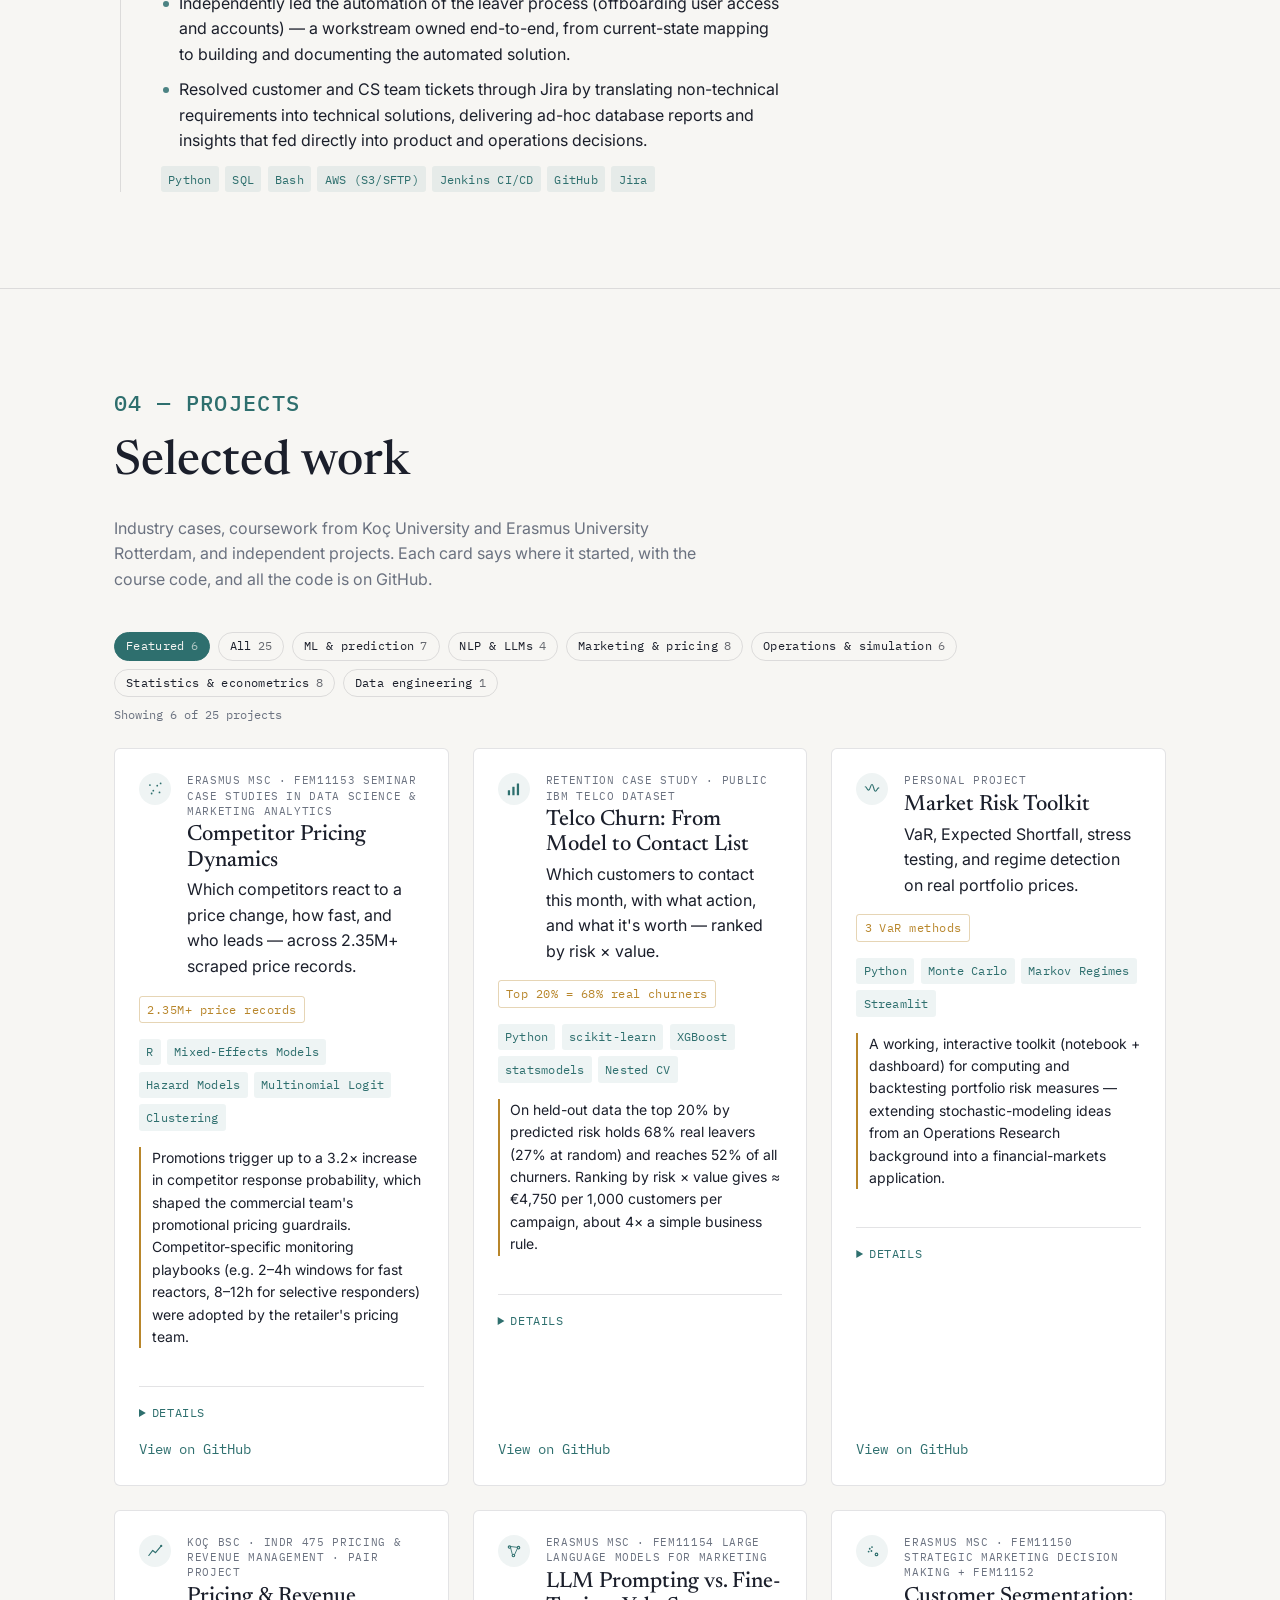
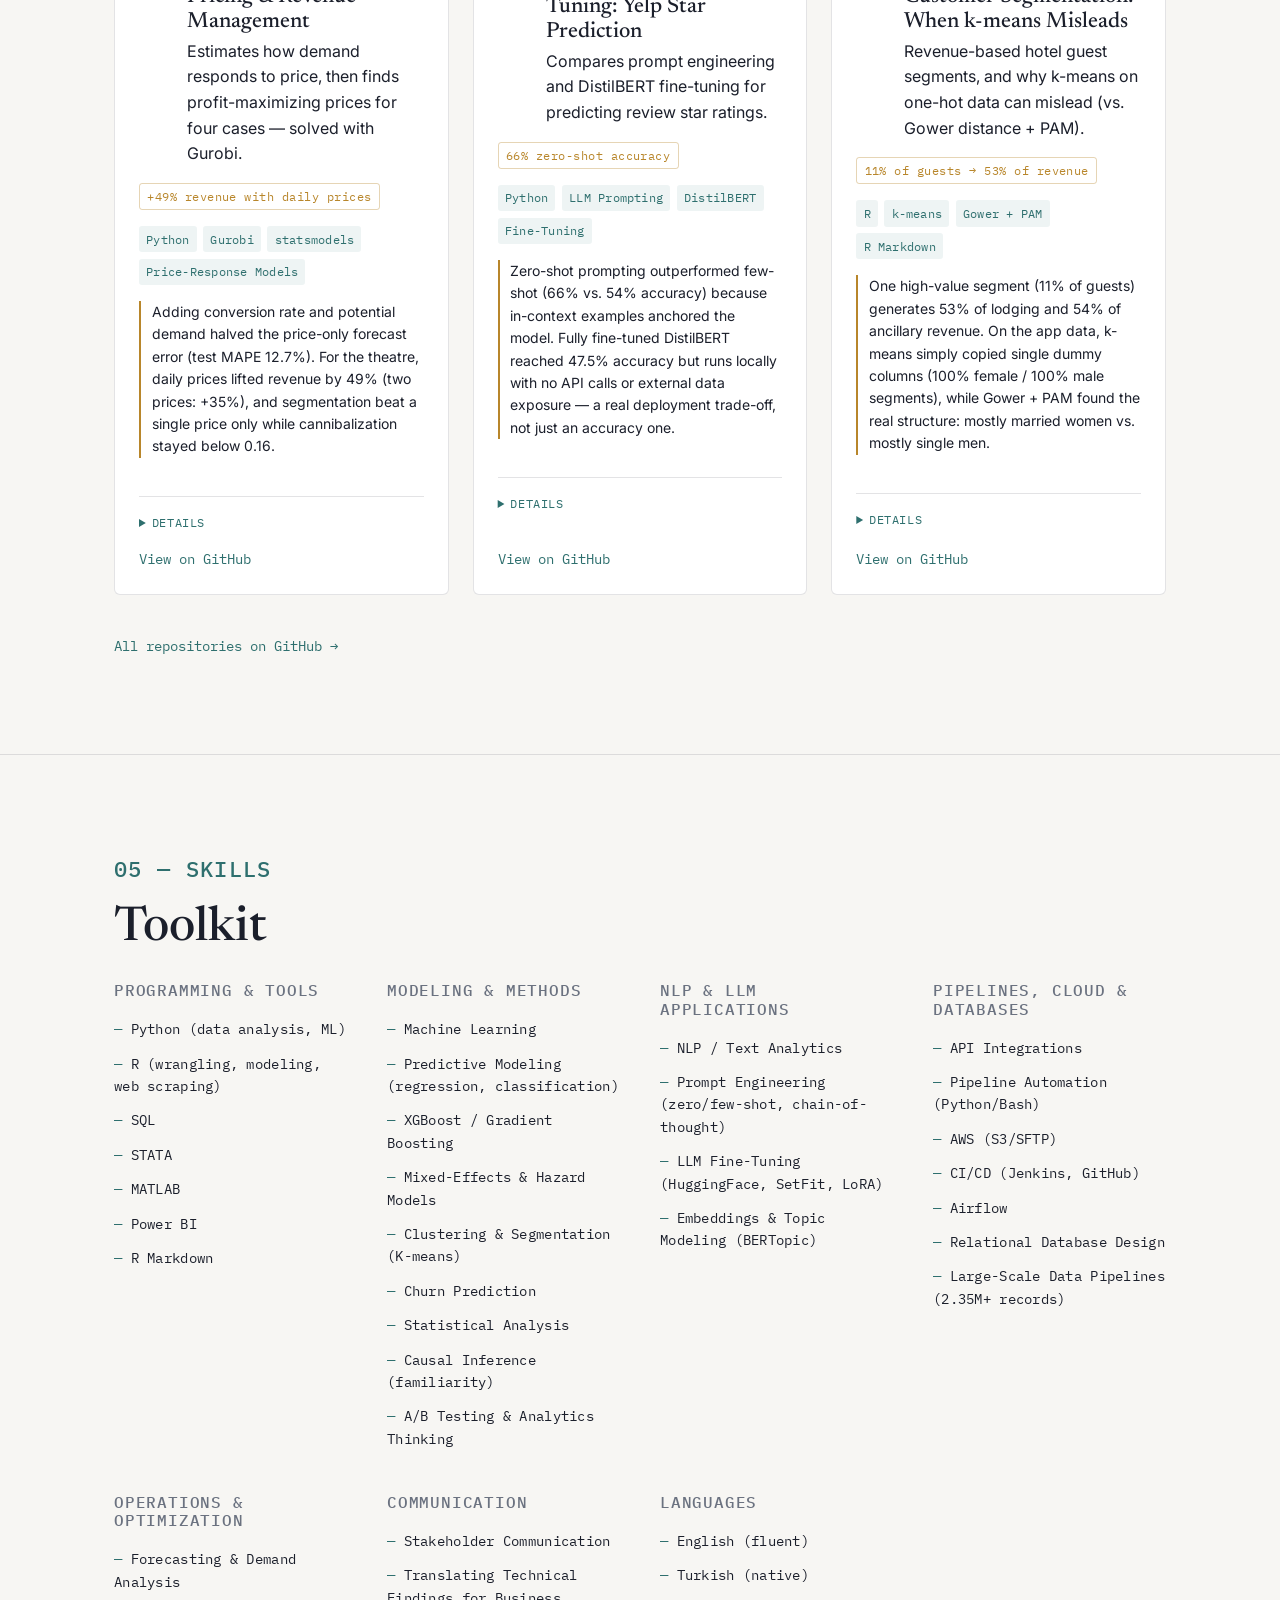
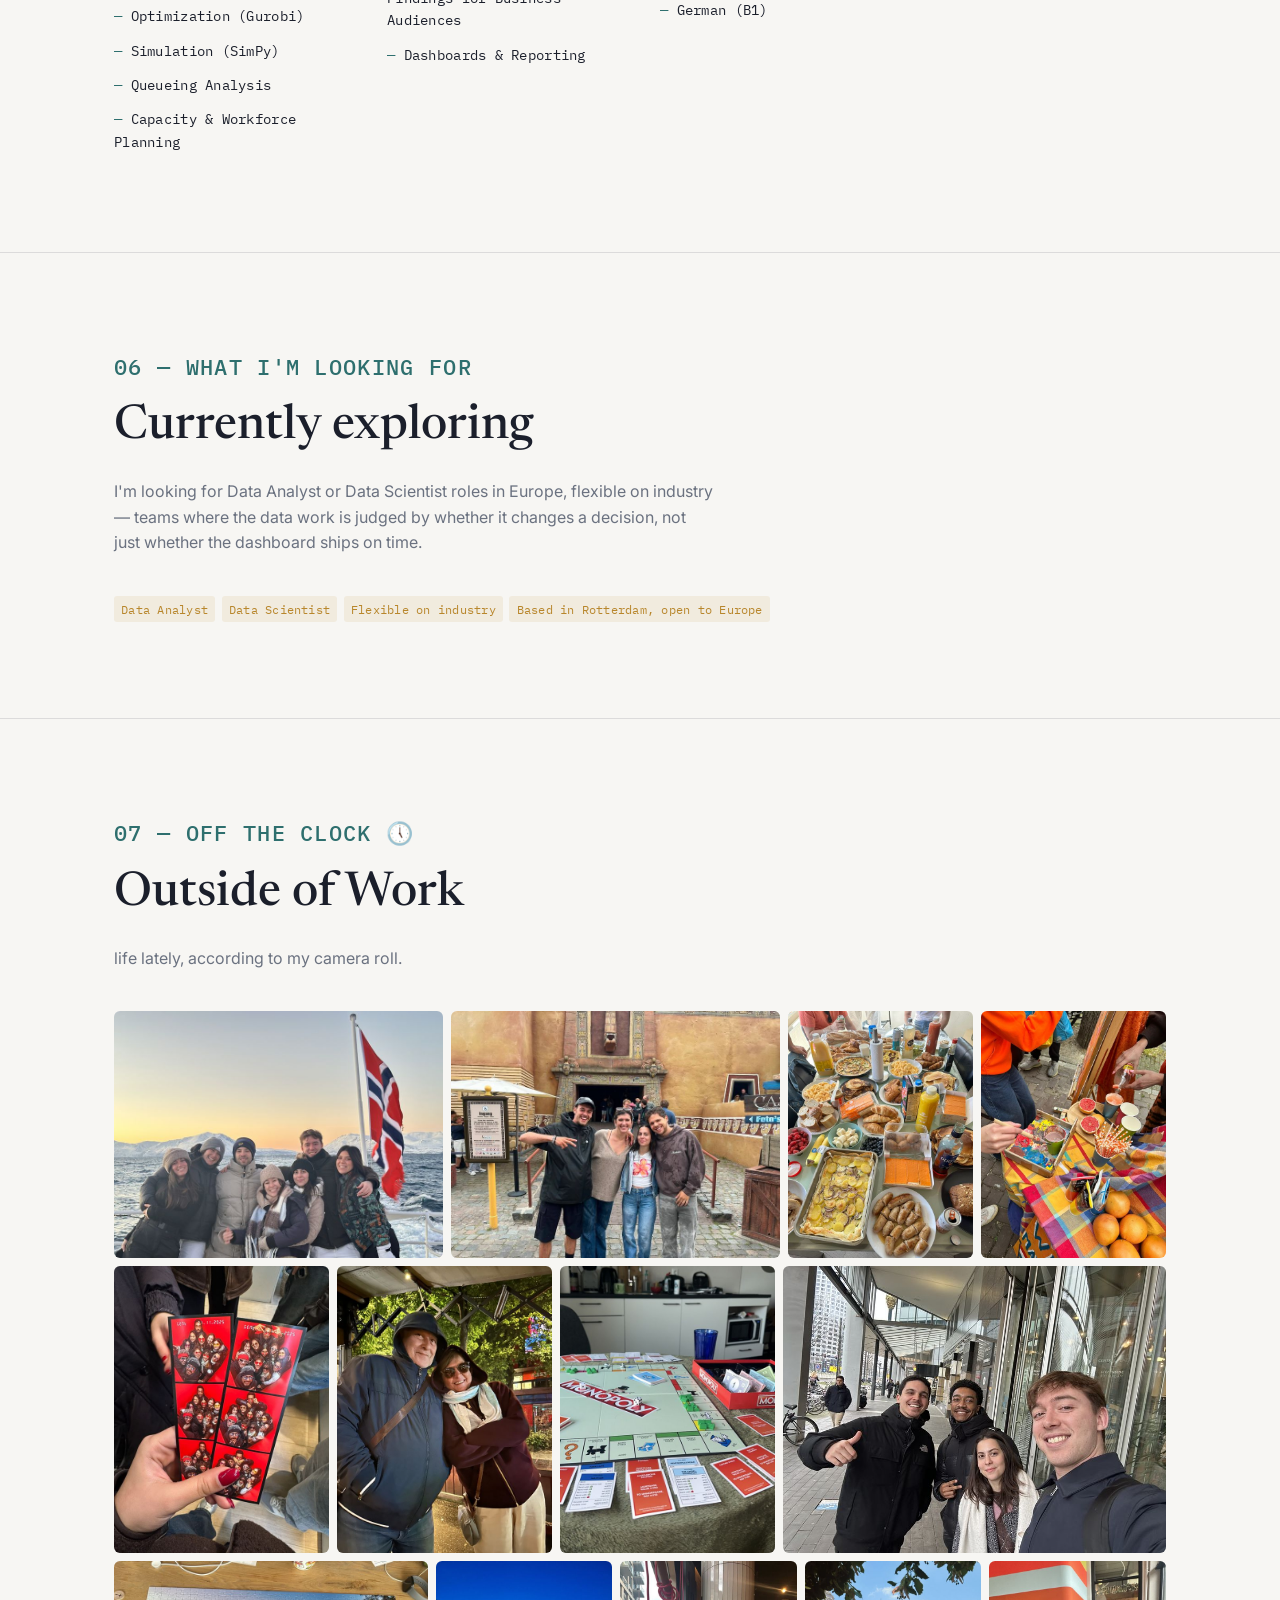
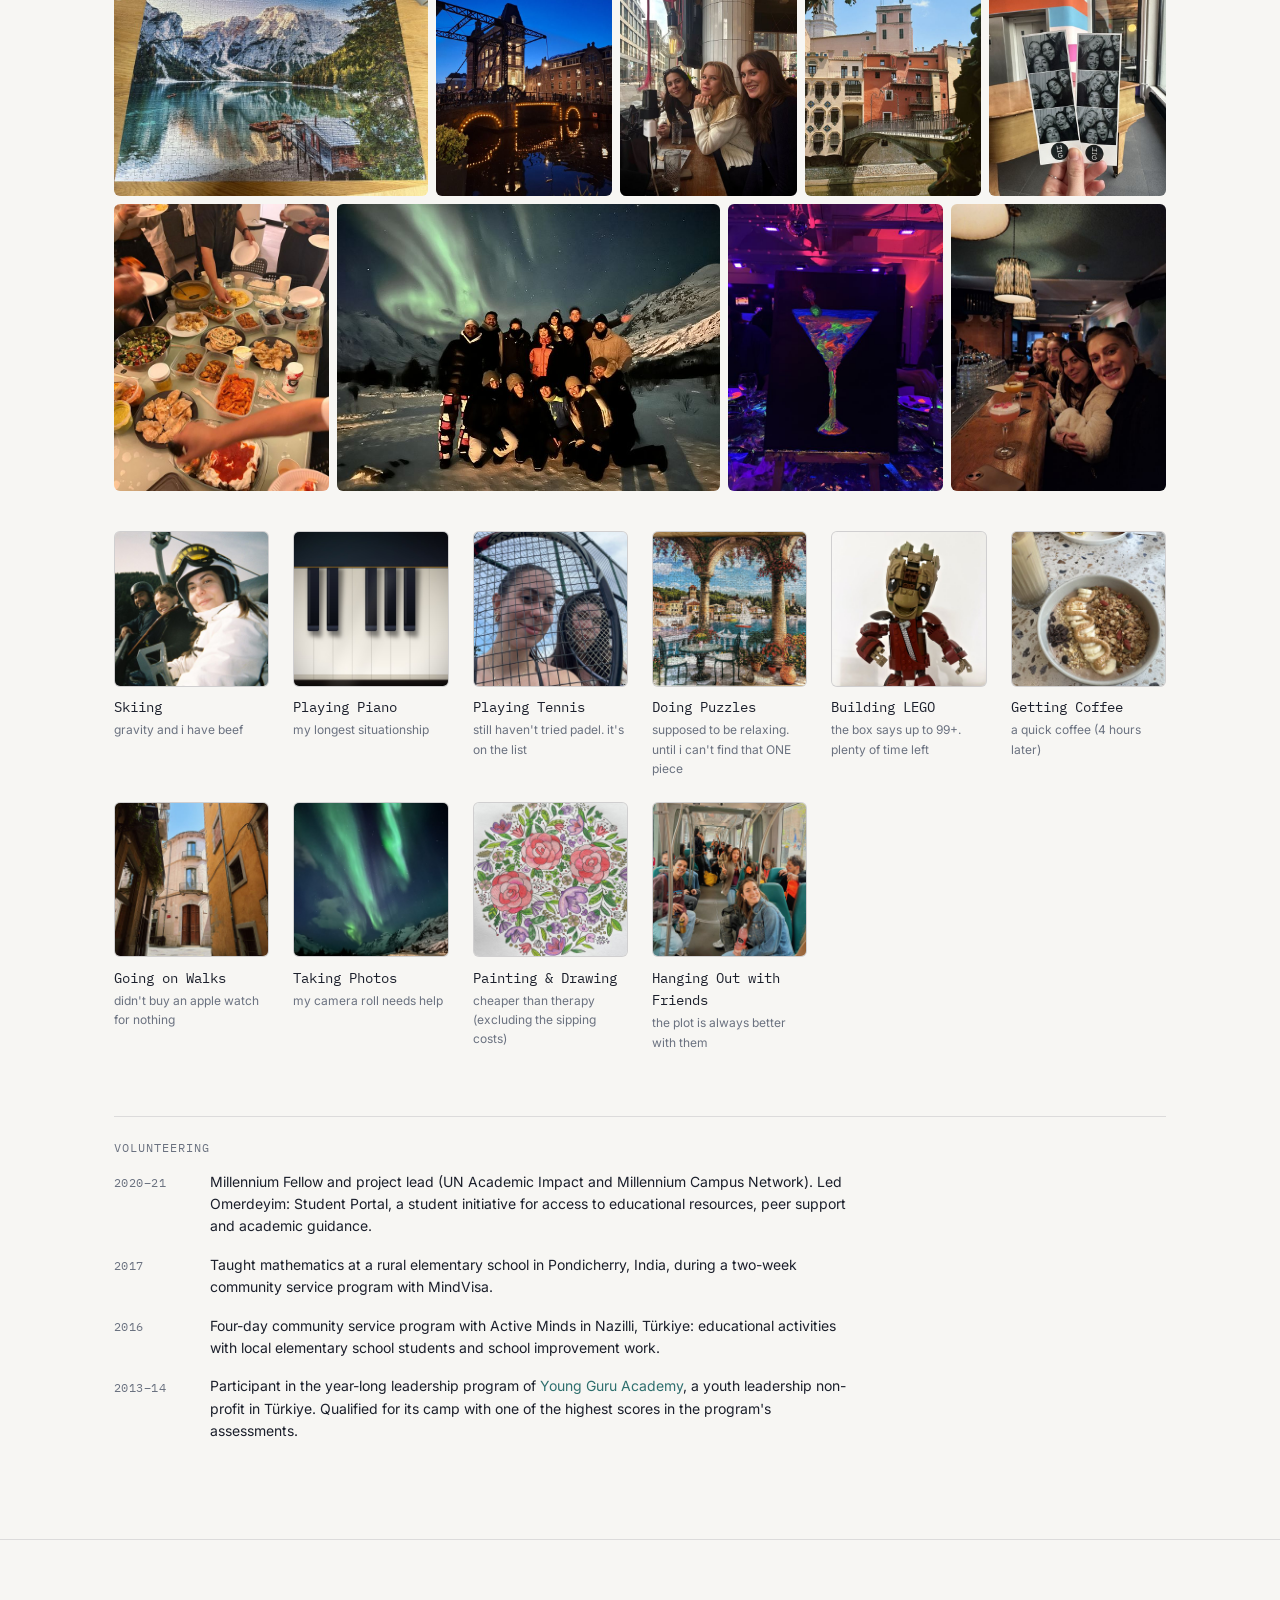
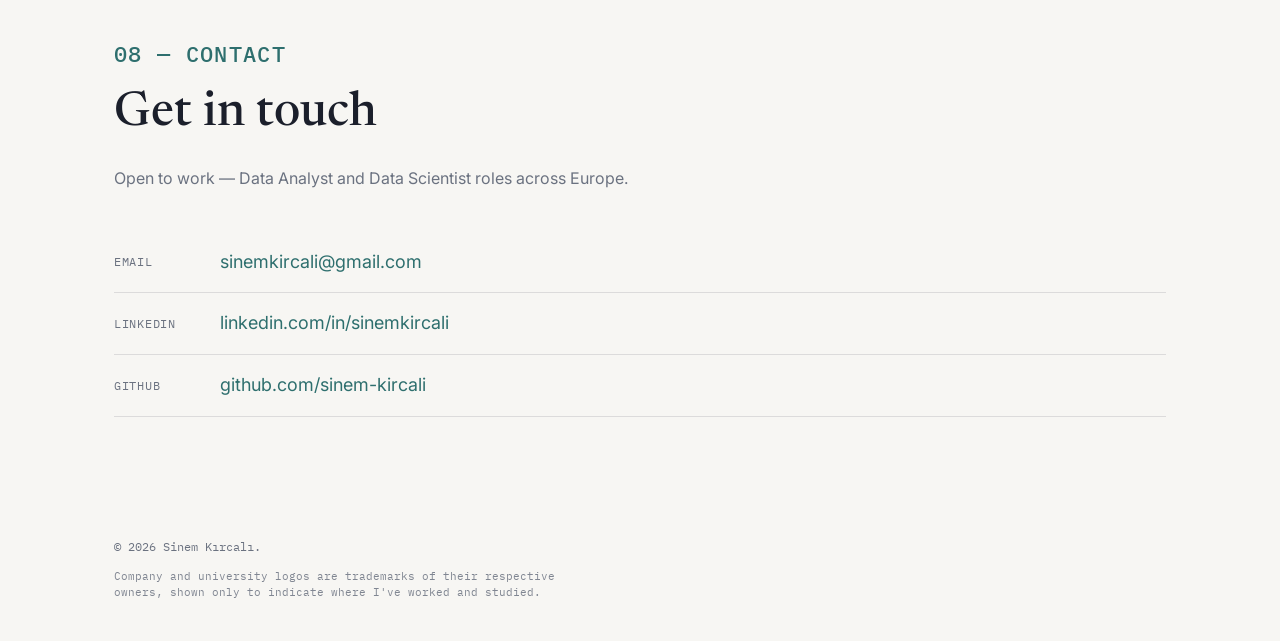
==== commit 8b1c5090: "Add a short volunteering list under Outside of Work Four lines from LinkedIn (Millennium Fellowship," ====
--- a/index.html
+++ b/index.html
@@ -778,6 +778,44 @@
       <div class="hobbies-grid" id="hobbies-grid">
         <!-- Populated by js/main.js -->
       </div>
+
+      <div class="volunteering">
+        <h3 class="volunteering-title">Volunteering</h3>
+        <ul class="volunteering-list">
+          <li>
+            <span class="volunteering-year">2020–21</span>
+            <span>
+              Millennium Fellow and project lead (UN Academic Impact and Millennium Campus
+              Network). Led Omerdeyim: Student Portal, a student initiative for access to
+              educational resources, peer support and academic guidance.
+            </span>
+          </li>
+          <li>
+            <span class="volunteering-year">2017</span>
+            <span>
+              Taught mathematics at a rural elementary school in Pondicherry, India, during a
+              two-week community service program with MindVisa.
+            </span>
+          </li>
+          <li>
+            <span class="volunteering-year">2016</span>
+            <span>
+              Four-day community service program with Active Minds in Nazilli, Türkiye:
+              educational activities with local elementary school students and school
+              improvement work.
+            </span>
+          </li>
+          <li>
+            <span class="volunteering-year">2013–14</span>
+            <span>
+              Participant in the year-long leadership program of
+              <a href="https://www.yga.org.tr" target="_blank" rel="noopener">Young Guru Academy</a>,
+              a youth leadership non-profit in Türkiye. Qualified for its camp with one of the
+              highest scores in the program's assessments.
+            </span>
+          </li>
+        </ul>
+      </div>
     </div>
   </section>
 
--- a/css/style.css
+++ b/css/style.css
@@ -1163,6 +1163,54 @@
   gap: var(--space-3);
 }
 
+/* short volunteering list under the hobby cards */
+.volunteering {
+  margin-top: var(--space-5);
+  padding-top: var(--space-3);
+  border-top: 1px solid var(--color-border);
+}
+
+.volunteering-title {
+  margin: 0 0 var(--space-2);
+  font-family: var(--font-mono);
+  font-size: var(--fs-xs);
+  font-weight: 400;
+  letter-spacing: 0.08em;
+  text-transform: uppercase;
+  color: var(--color-grey);
+}
+
+.volunteering-list {
+  list-style: none;
+  margin: 0;
+  padding: 0;
+  display: grid;
+  gap: var(--space-2);
+  max-width: 46rem;
+}
+
+.volunteering-list li {
+  display: grid;
+  grid-template-columns: 5rem 1fr;
+  gap: var(--space-2);
+  font-size: var(--fs-sm);
+}
+
+.volunteering-year {
+  font-family: var(--font-mono);
+  font-size: var(--fs-xs);
+  letter-spacing: 0.04em;
+  color: var(--color-grey);
+  padding-top: 0.2em;
+}
+
+@media (max-width: 520px) {
+  .volunteering-list li {
+    grid-template-columns: 1fr;
+    gap: 0.2em;
+  }
+}
+
 .hobby-card {
   margin: 0;
   display: flex;
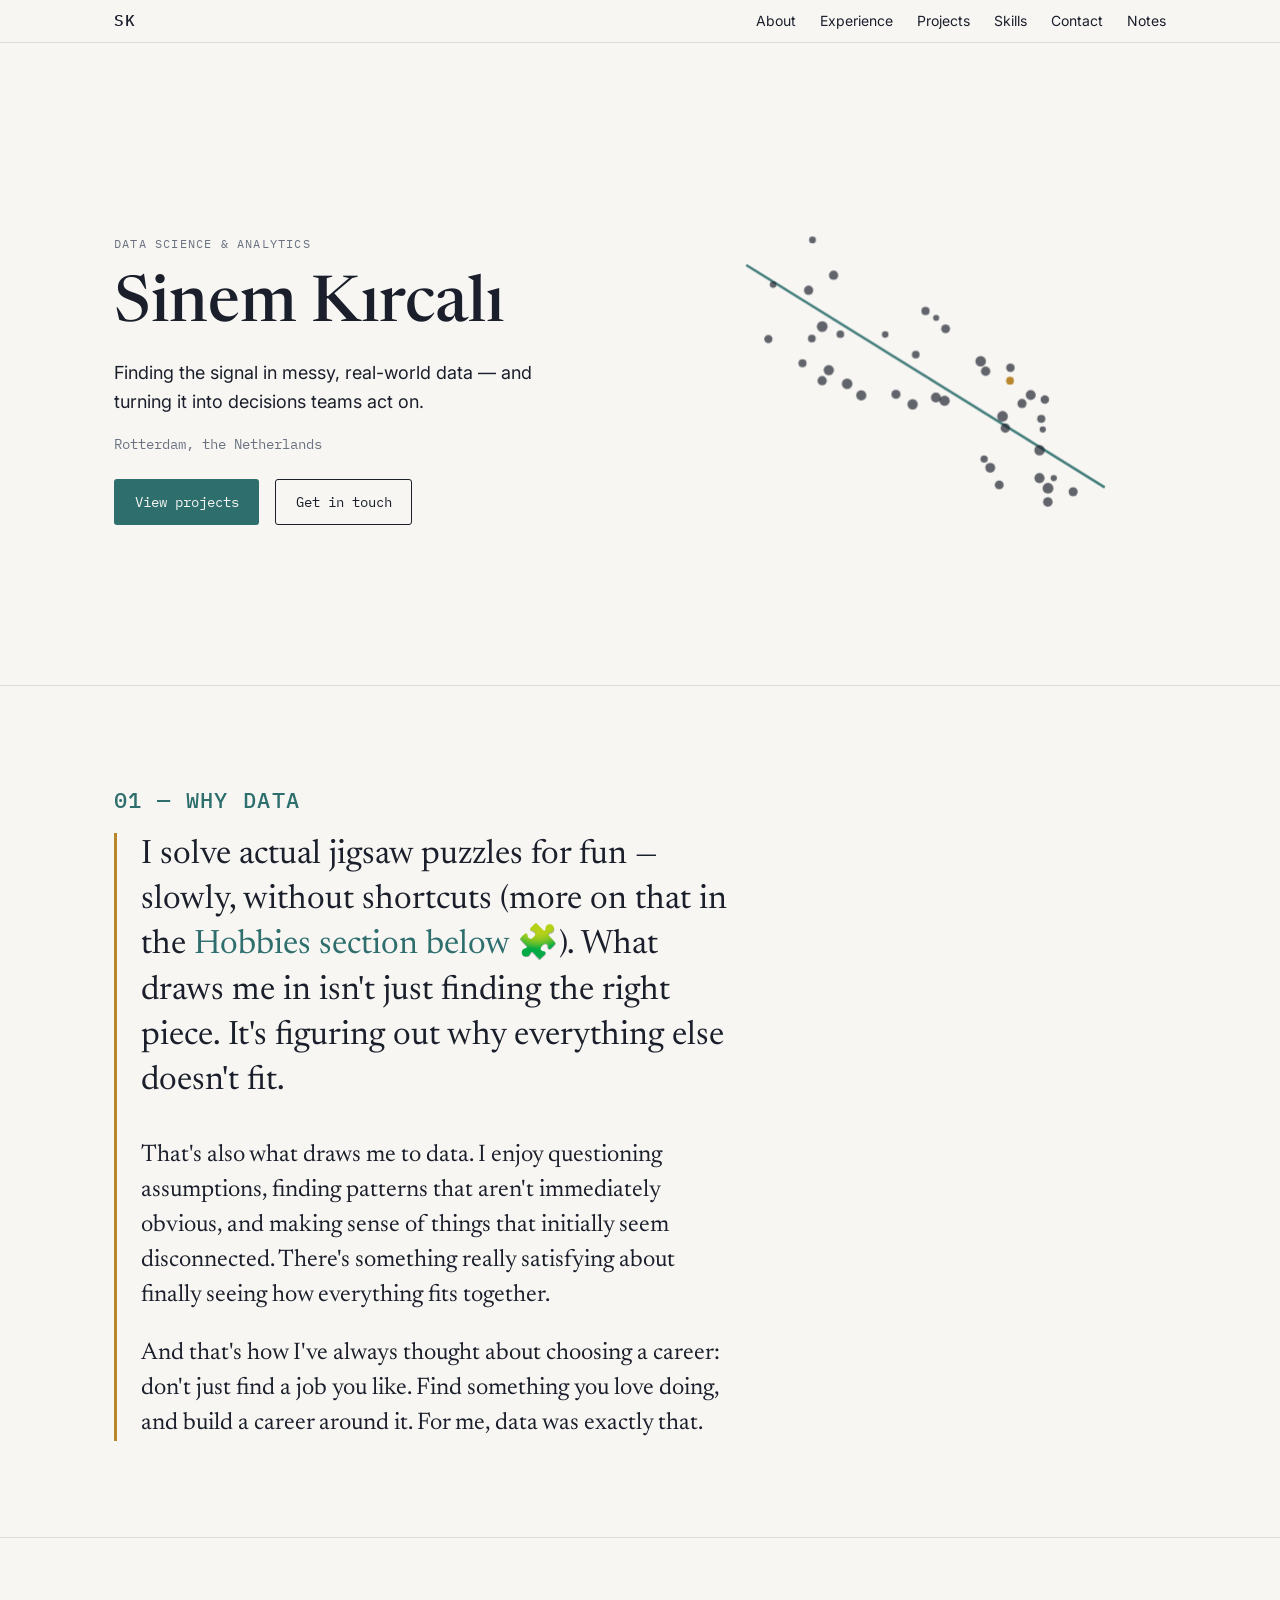
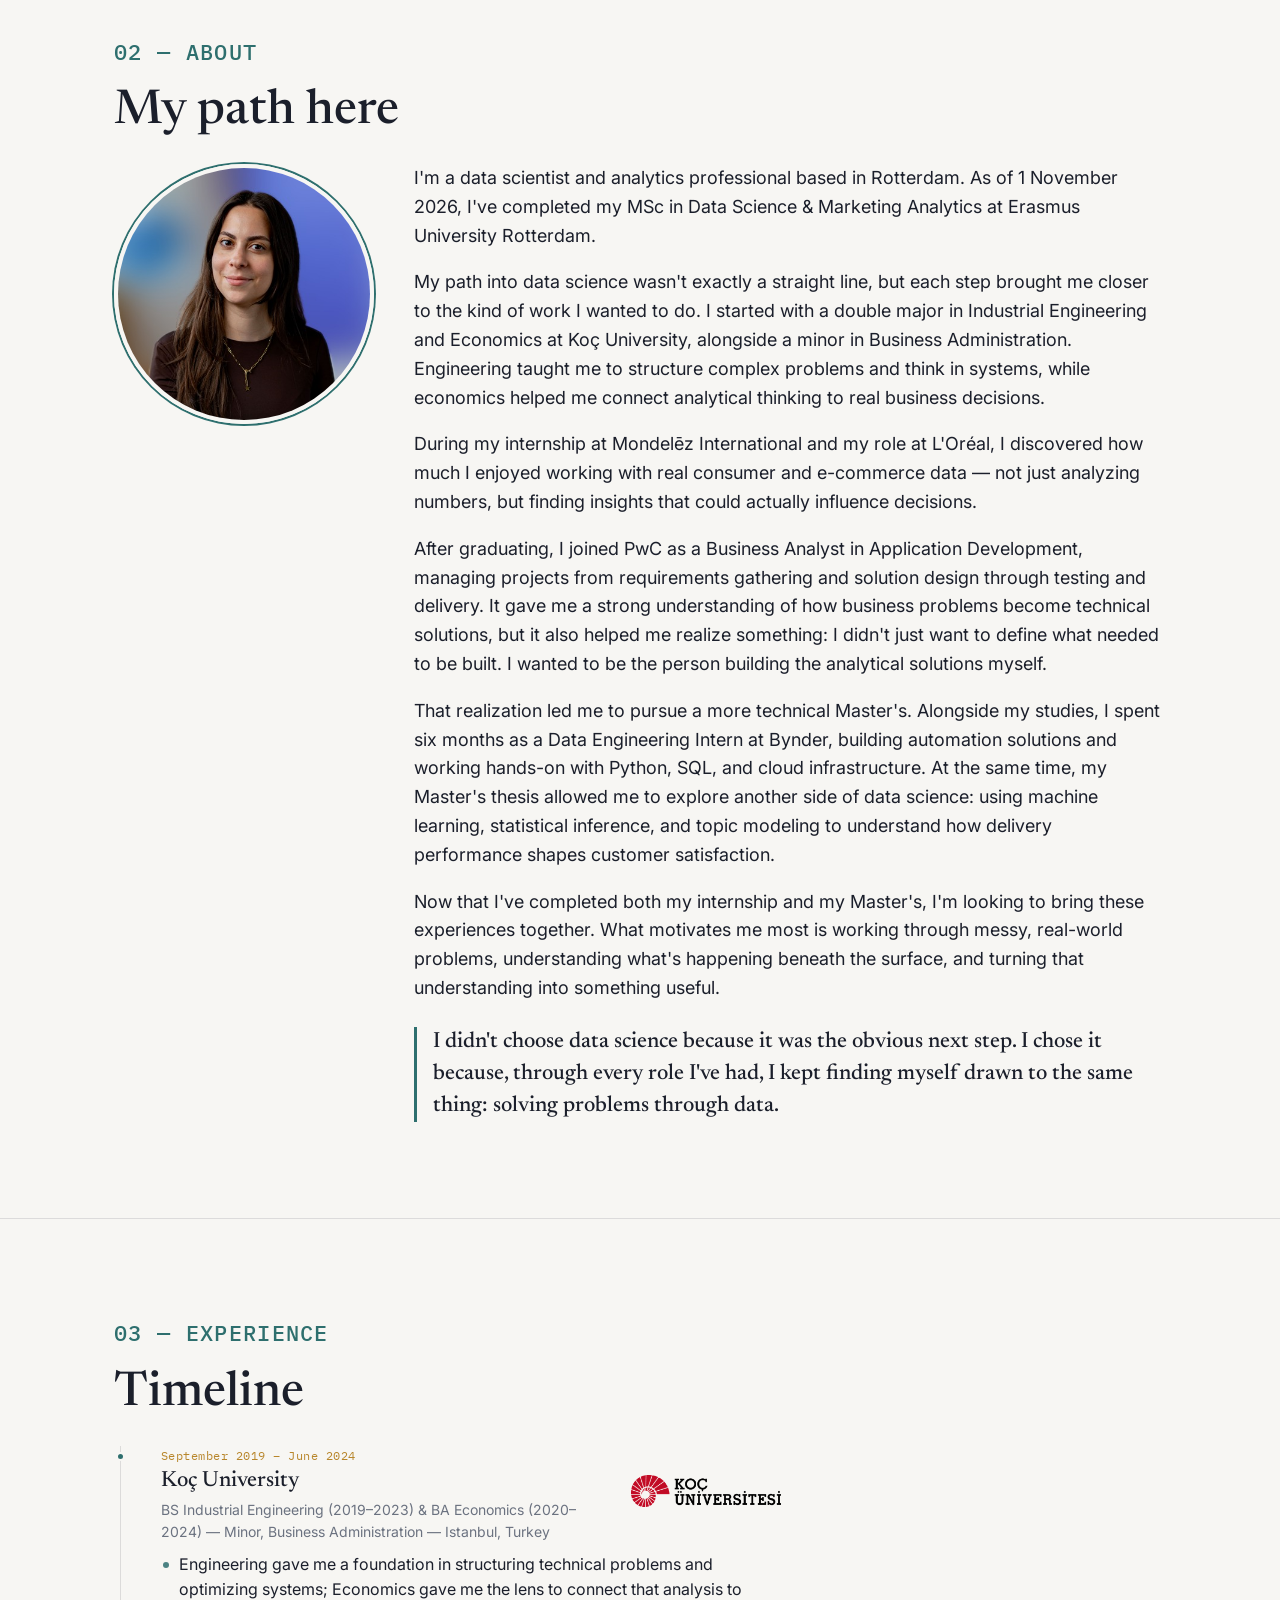
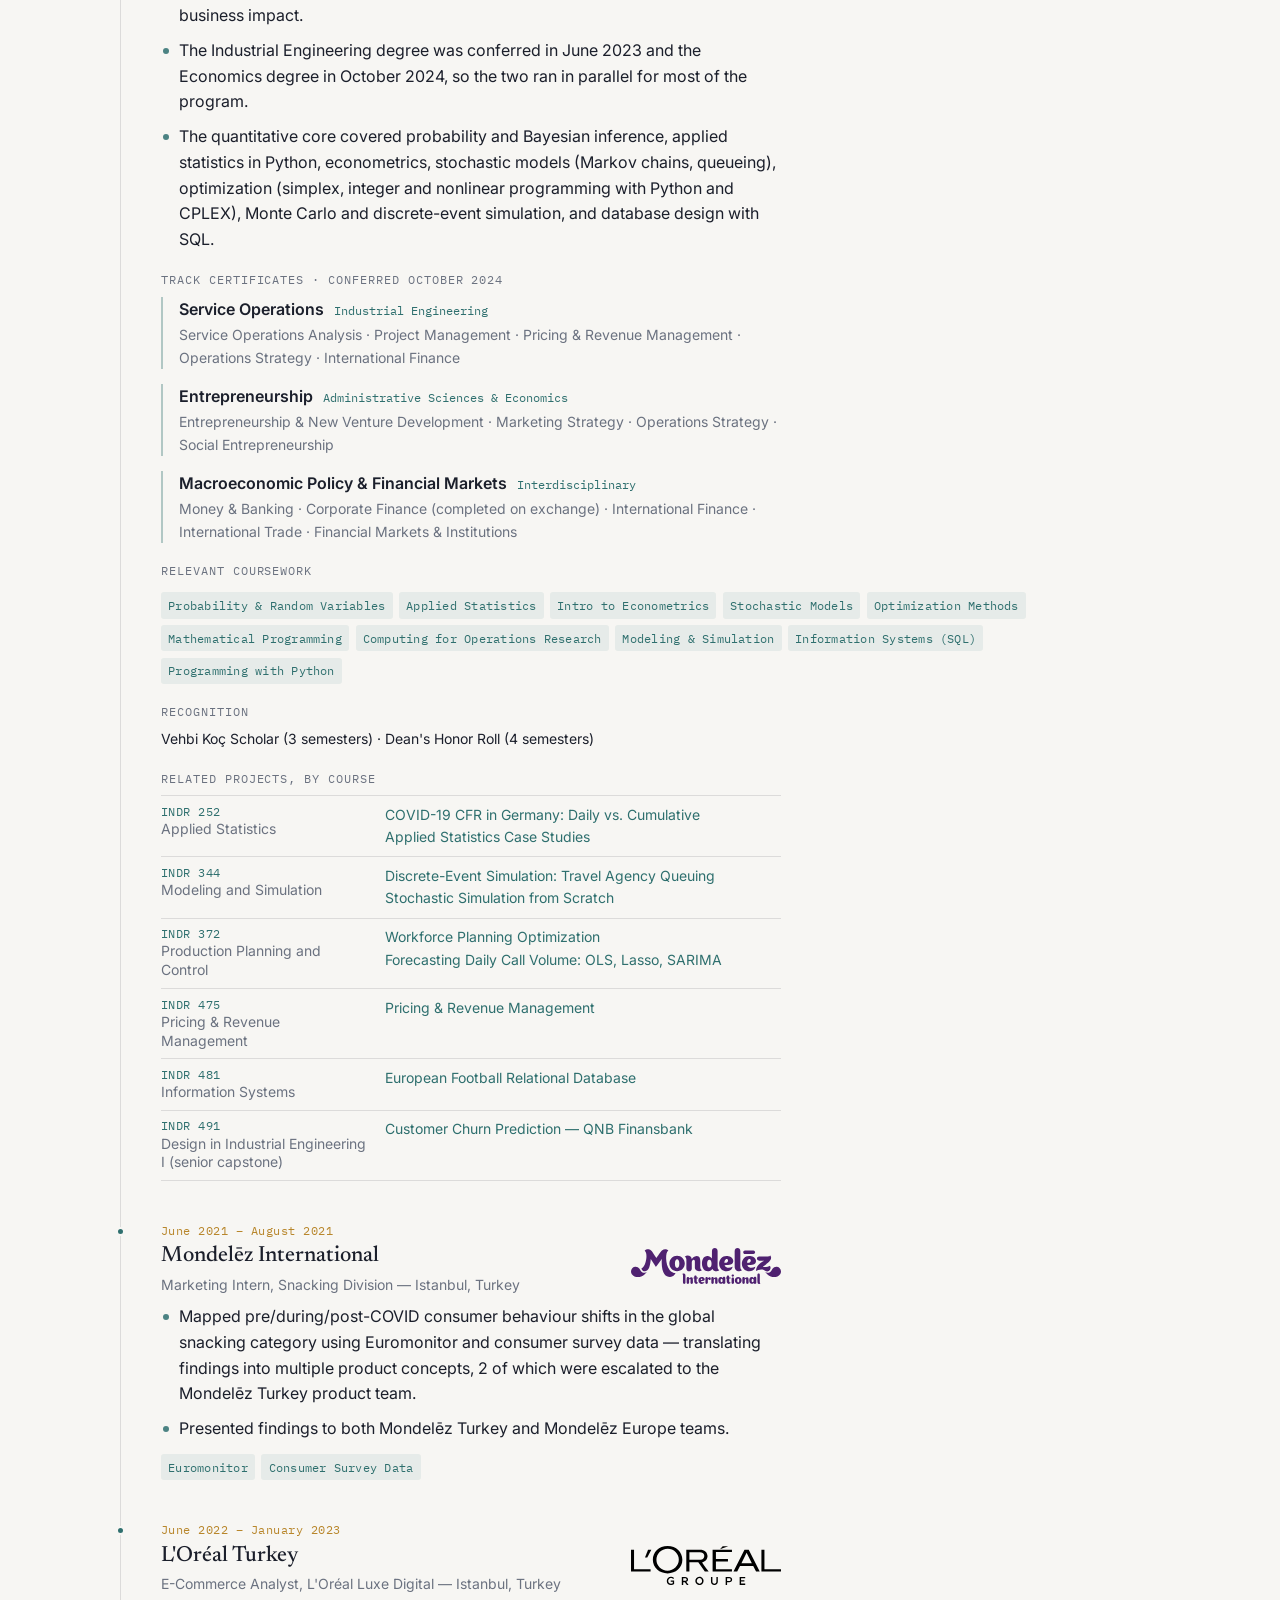
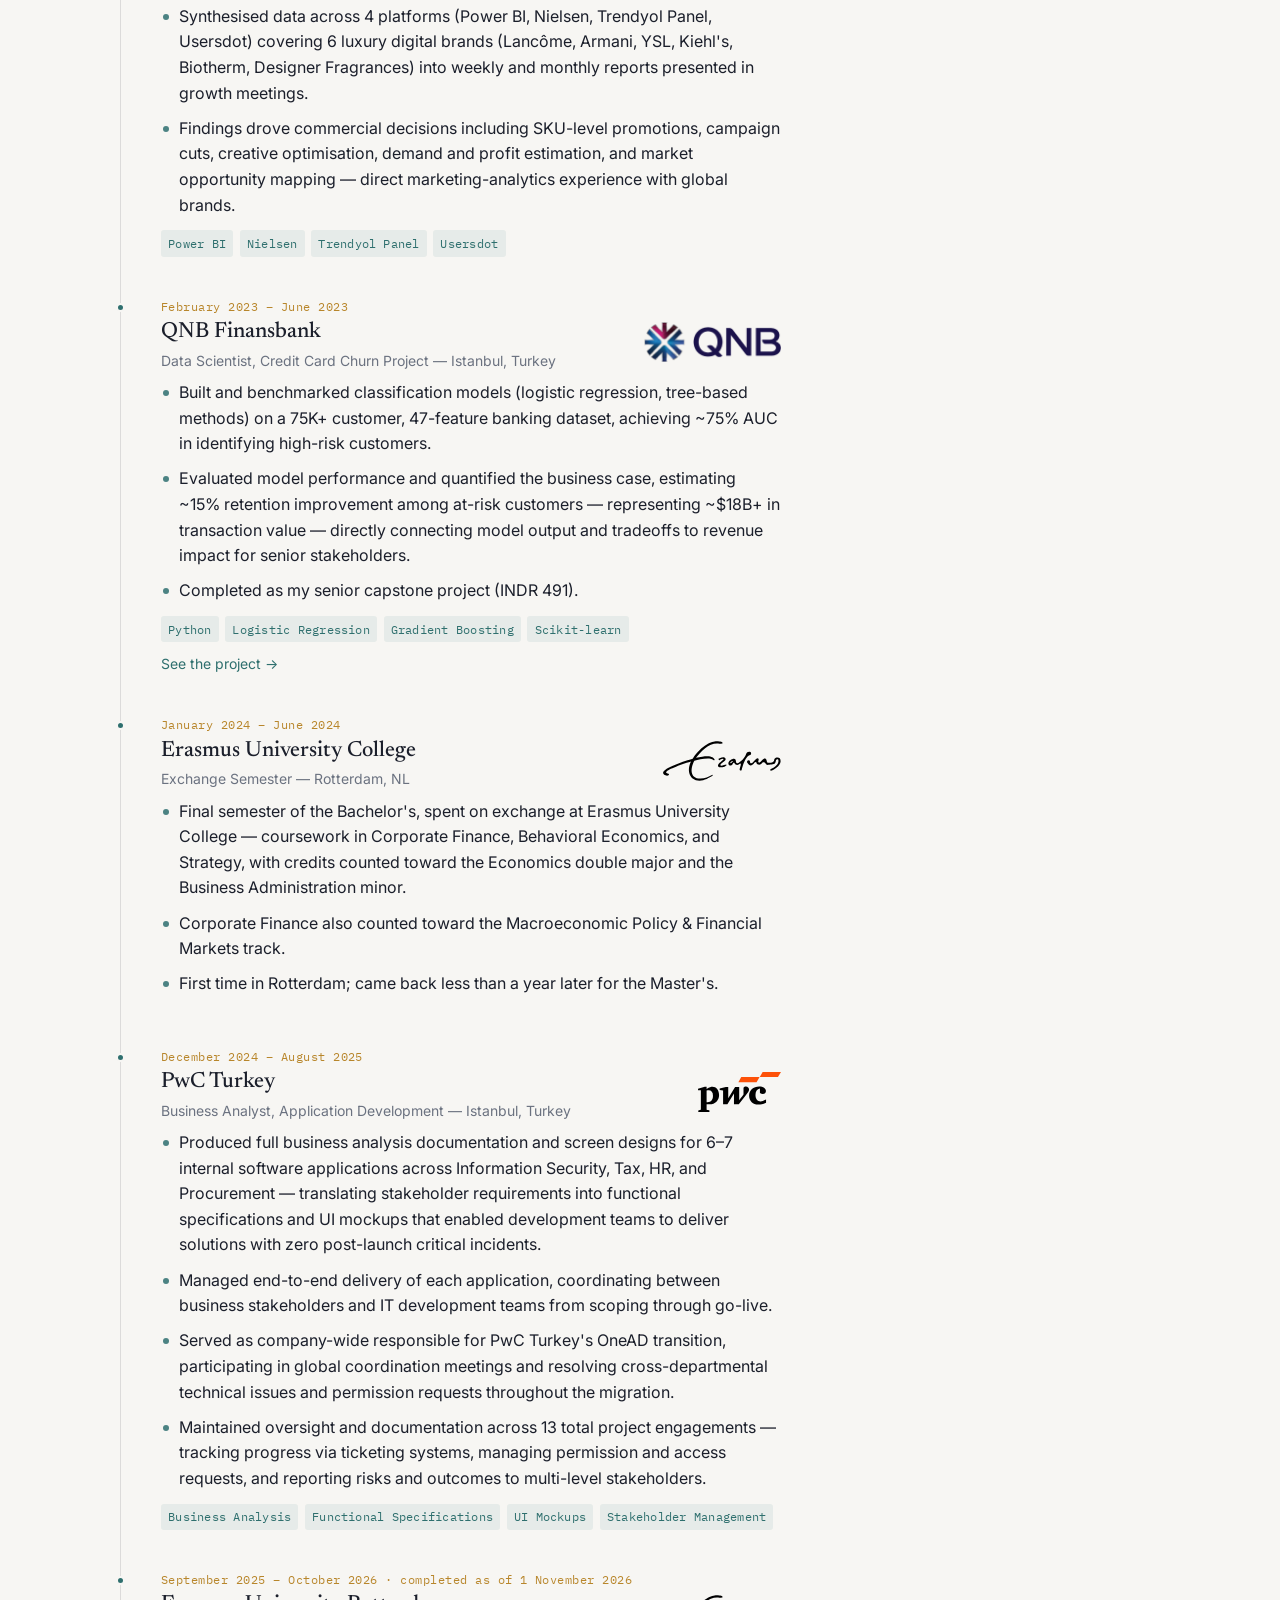
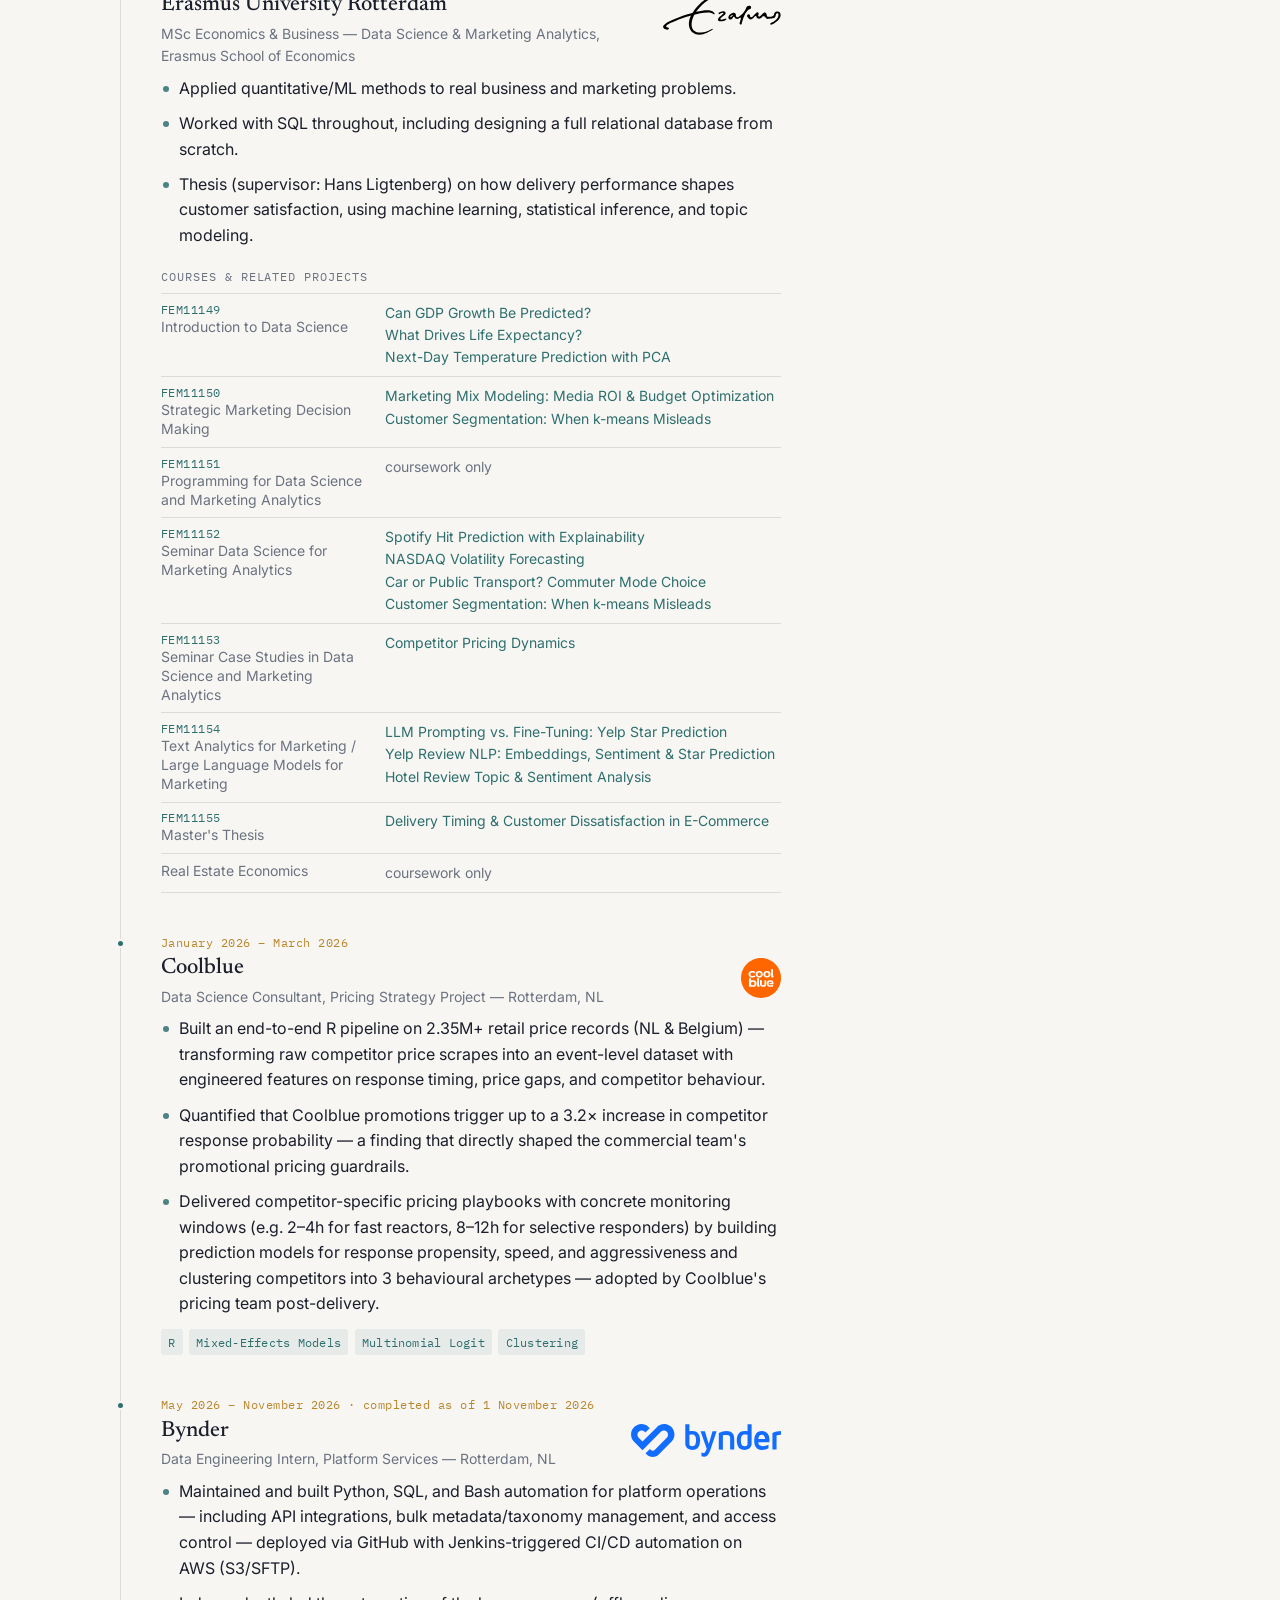
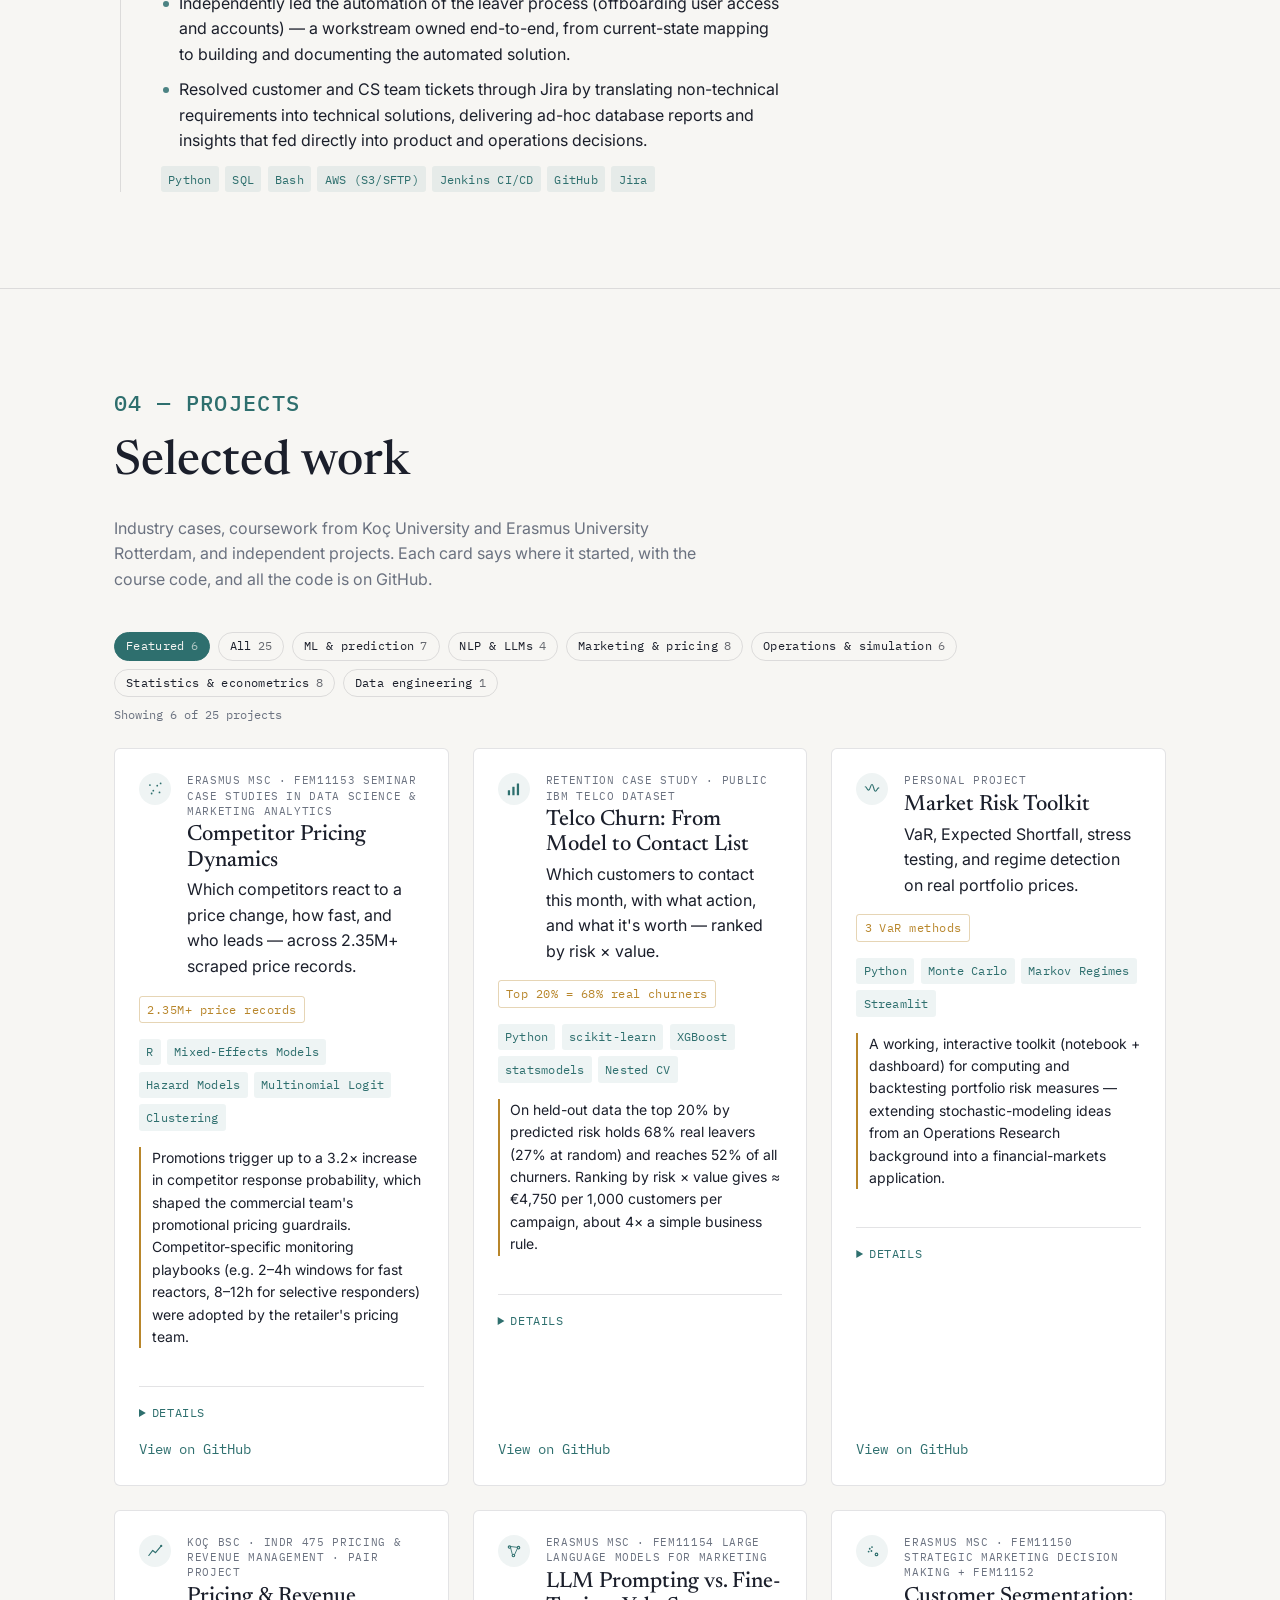
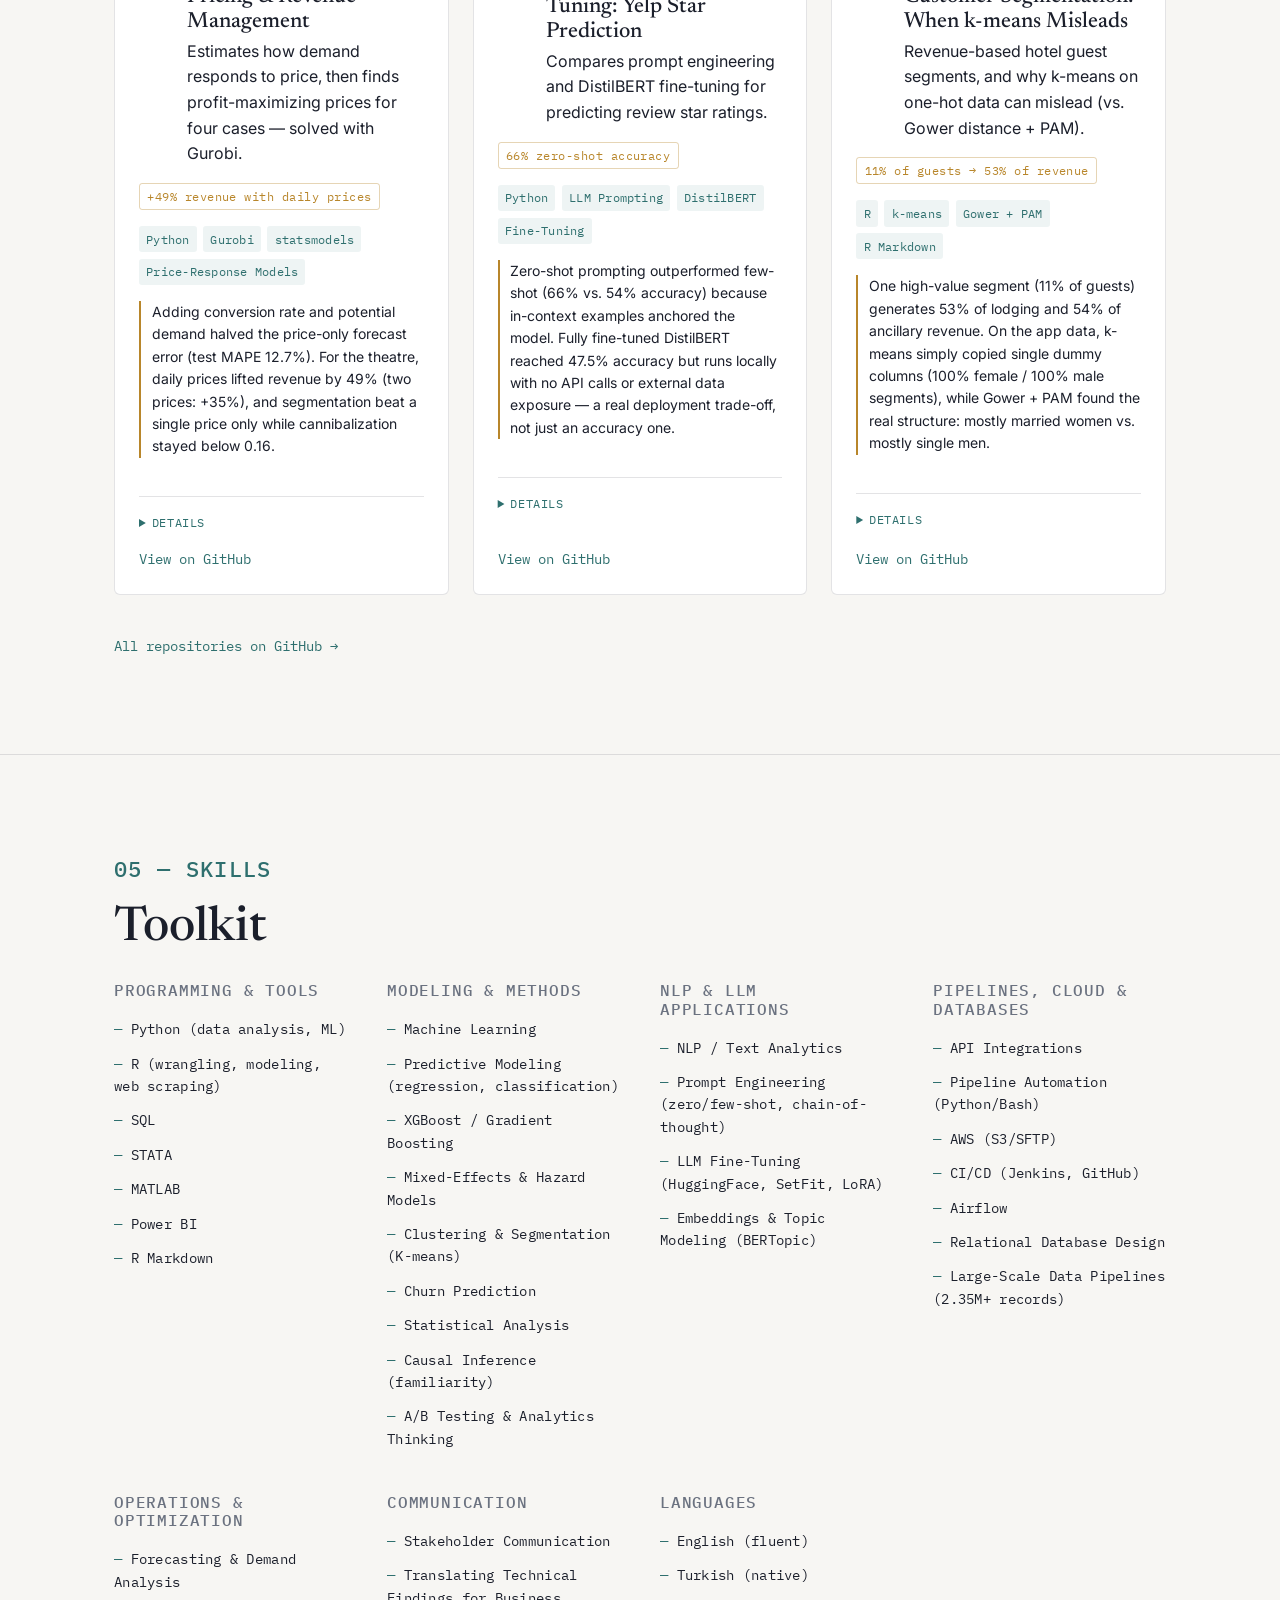
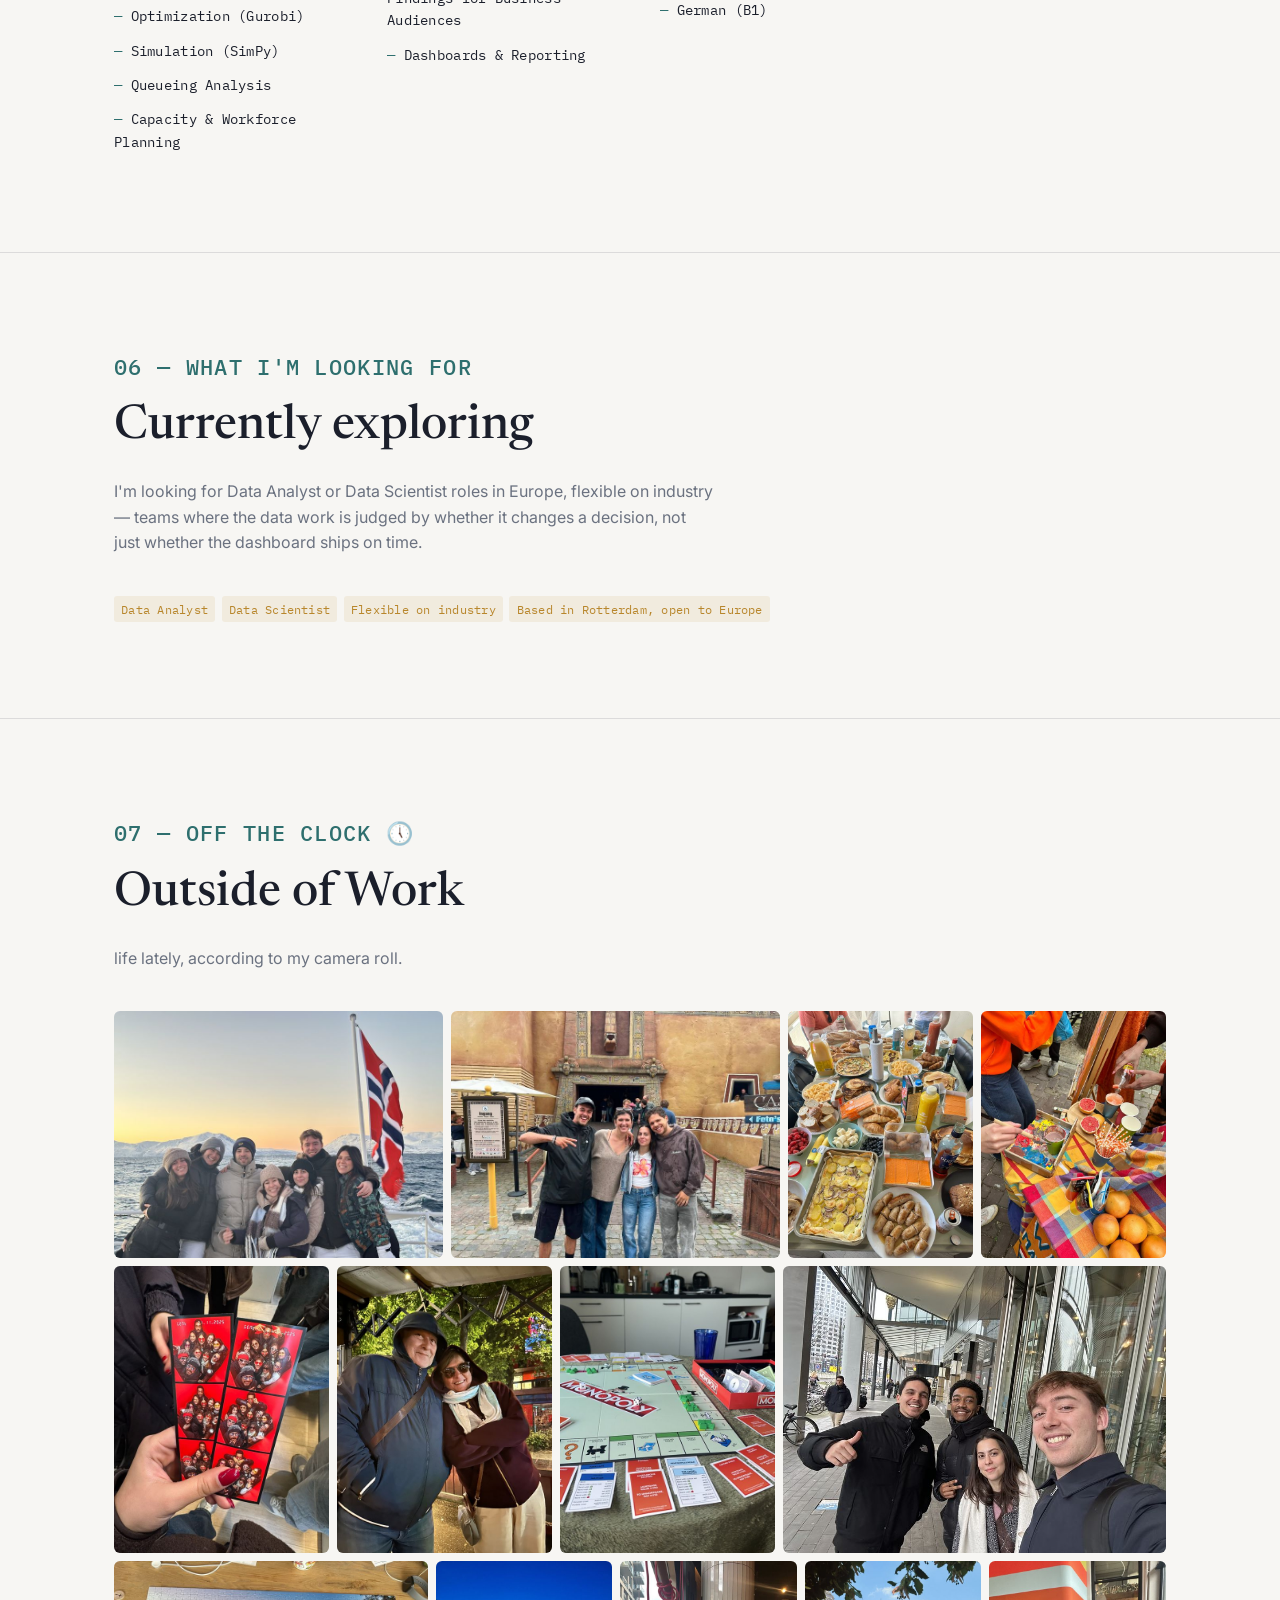
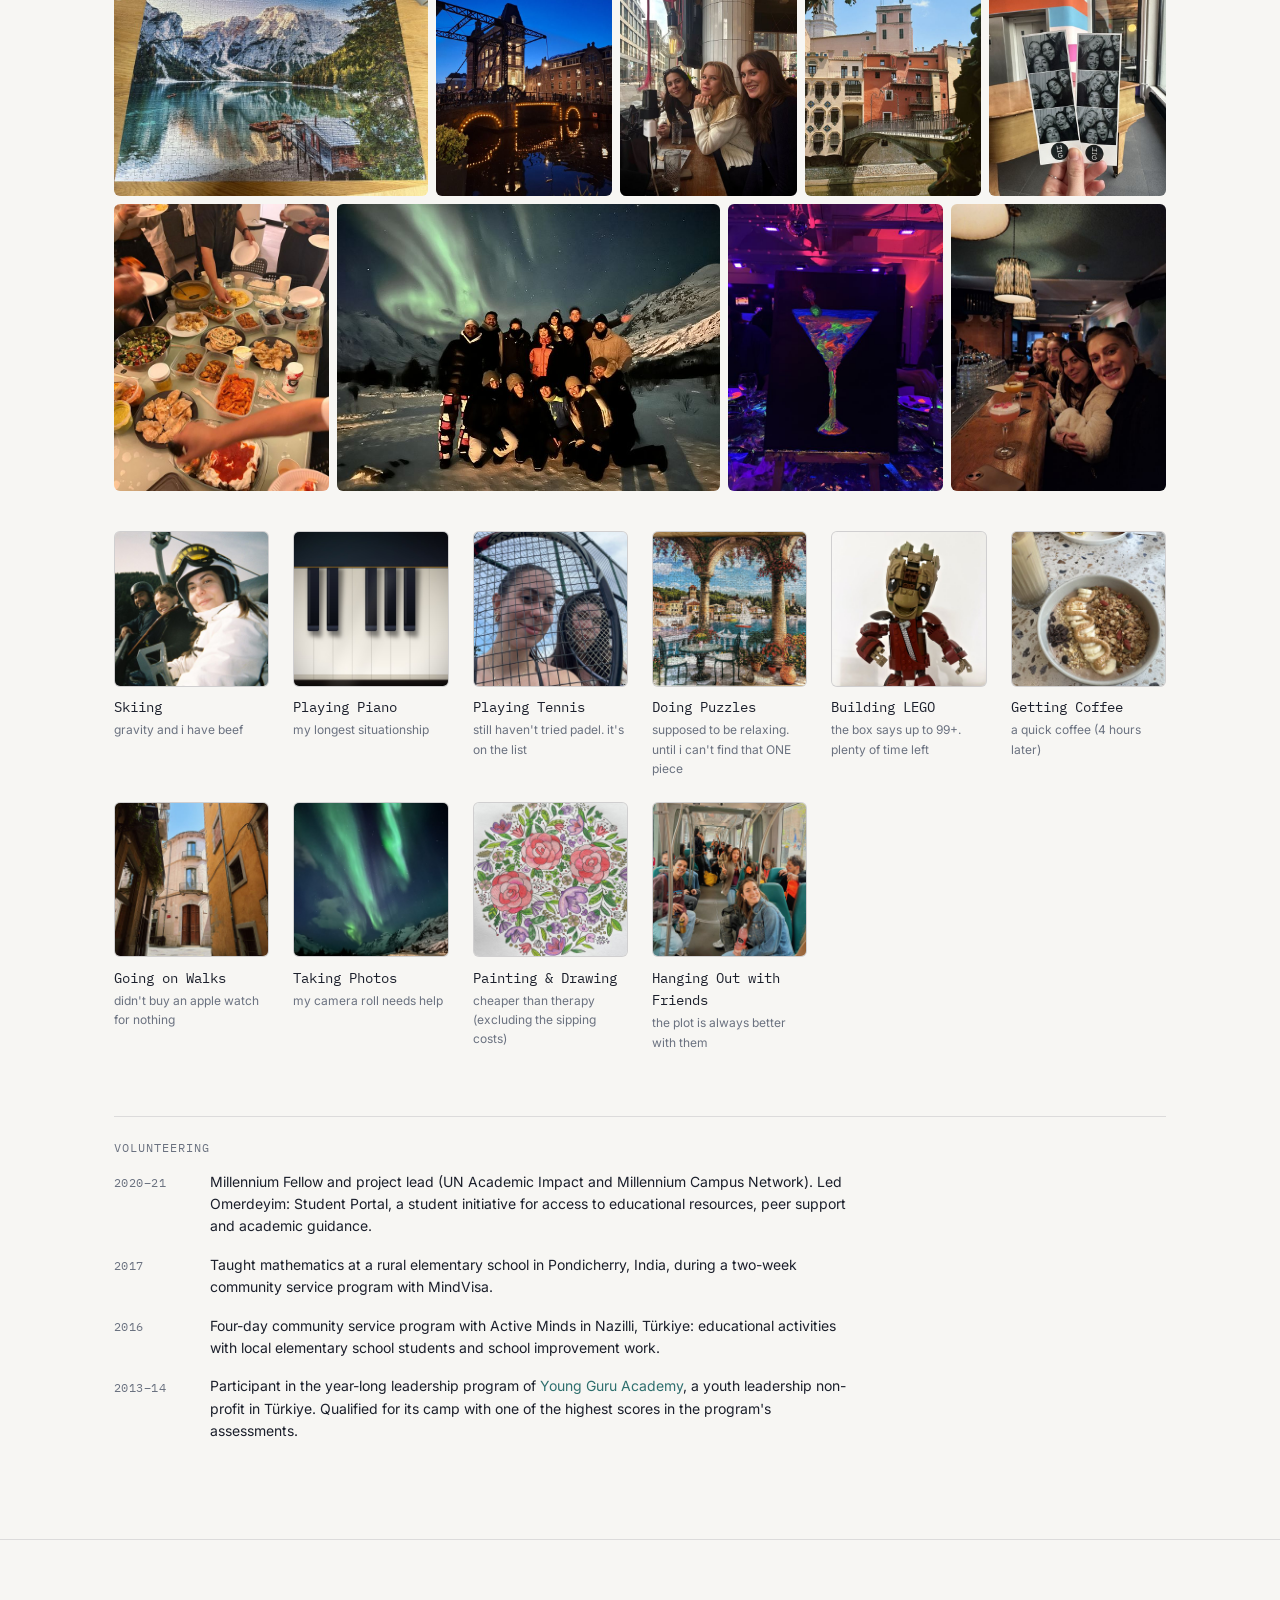
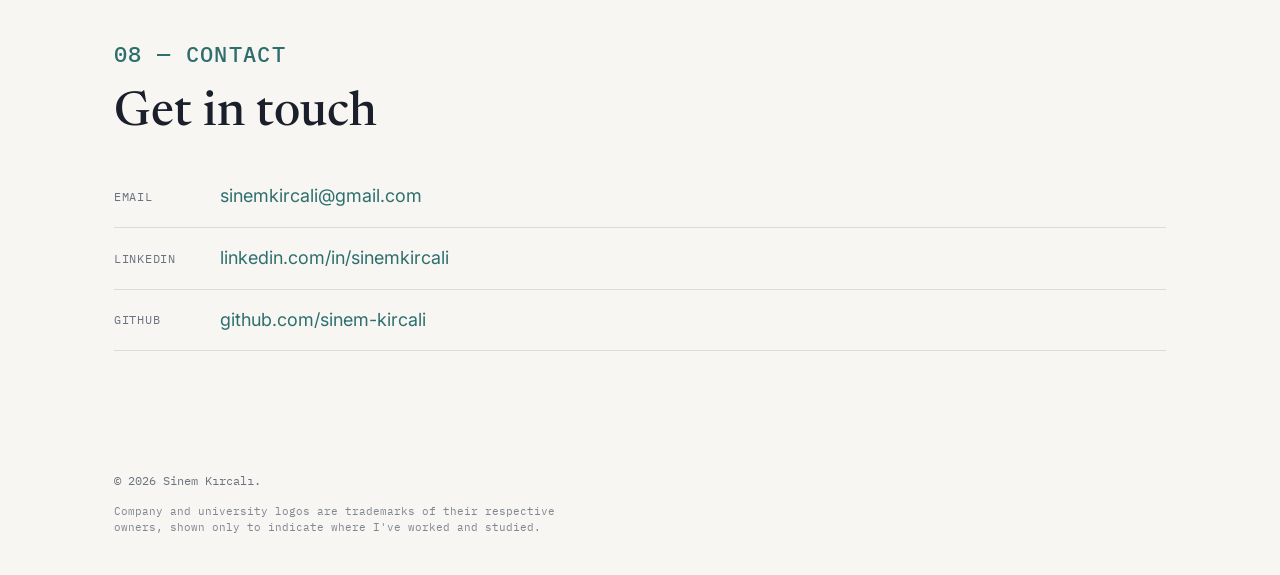
==== commit d3c04c05: "Remove the Open to work status from the site Take out the hero pill, the About status box and the Co" ====
--- a/index.html
+++ b/index.html
@@ -42,10 +42,6 @@
           Finding the signal in messy, real-world data — and turning it into decisions teams act on.
         </p>
         <p class="hero-location">Rotterdam, the Netherlands</p>
-        <p class="status-pill hero-status">
-          <span class="status-dot" aria-hidden="true"></span>
-          Open to work · Data Analyst / Data Scientist · Europe
-        </p>
         <div class="hero-cta">
           <a class="btn btn-primary" href="#projects">View projects</a>
           <a class="btn btn-secondary" href="#contact">Get in touch</a>
@@ -99,13 +95,6 @@
               loading="lazy"
             />
           </figure>
-          <div class="status-box">
-            <p class="status-box-title">
-              <span class="status-dot" aria-hidden="true"></span>Open to work
-            </p>
-            <p class="status-box-role"><span>Data Analyst /</span> <span>Data Scientist</span></p>
-            <p class="status-box-place">Europe</p>
-          </div>
         </div>
 
         <div class="about-copy">
@@ -824,9 +813,6 @@
     <div class="section-inner">
       <p class="section-label">08 — Contact</p>
       <h2 class="section-title">Get in touch</h2>
-      <p class="section-intro">
-        Open to work — Data Analyst and Data Scientist roles across Europe.
-      </p>
 
       <ul class="contact-list">
         <li>
